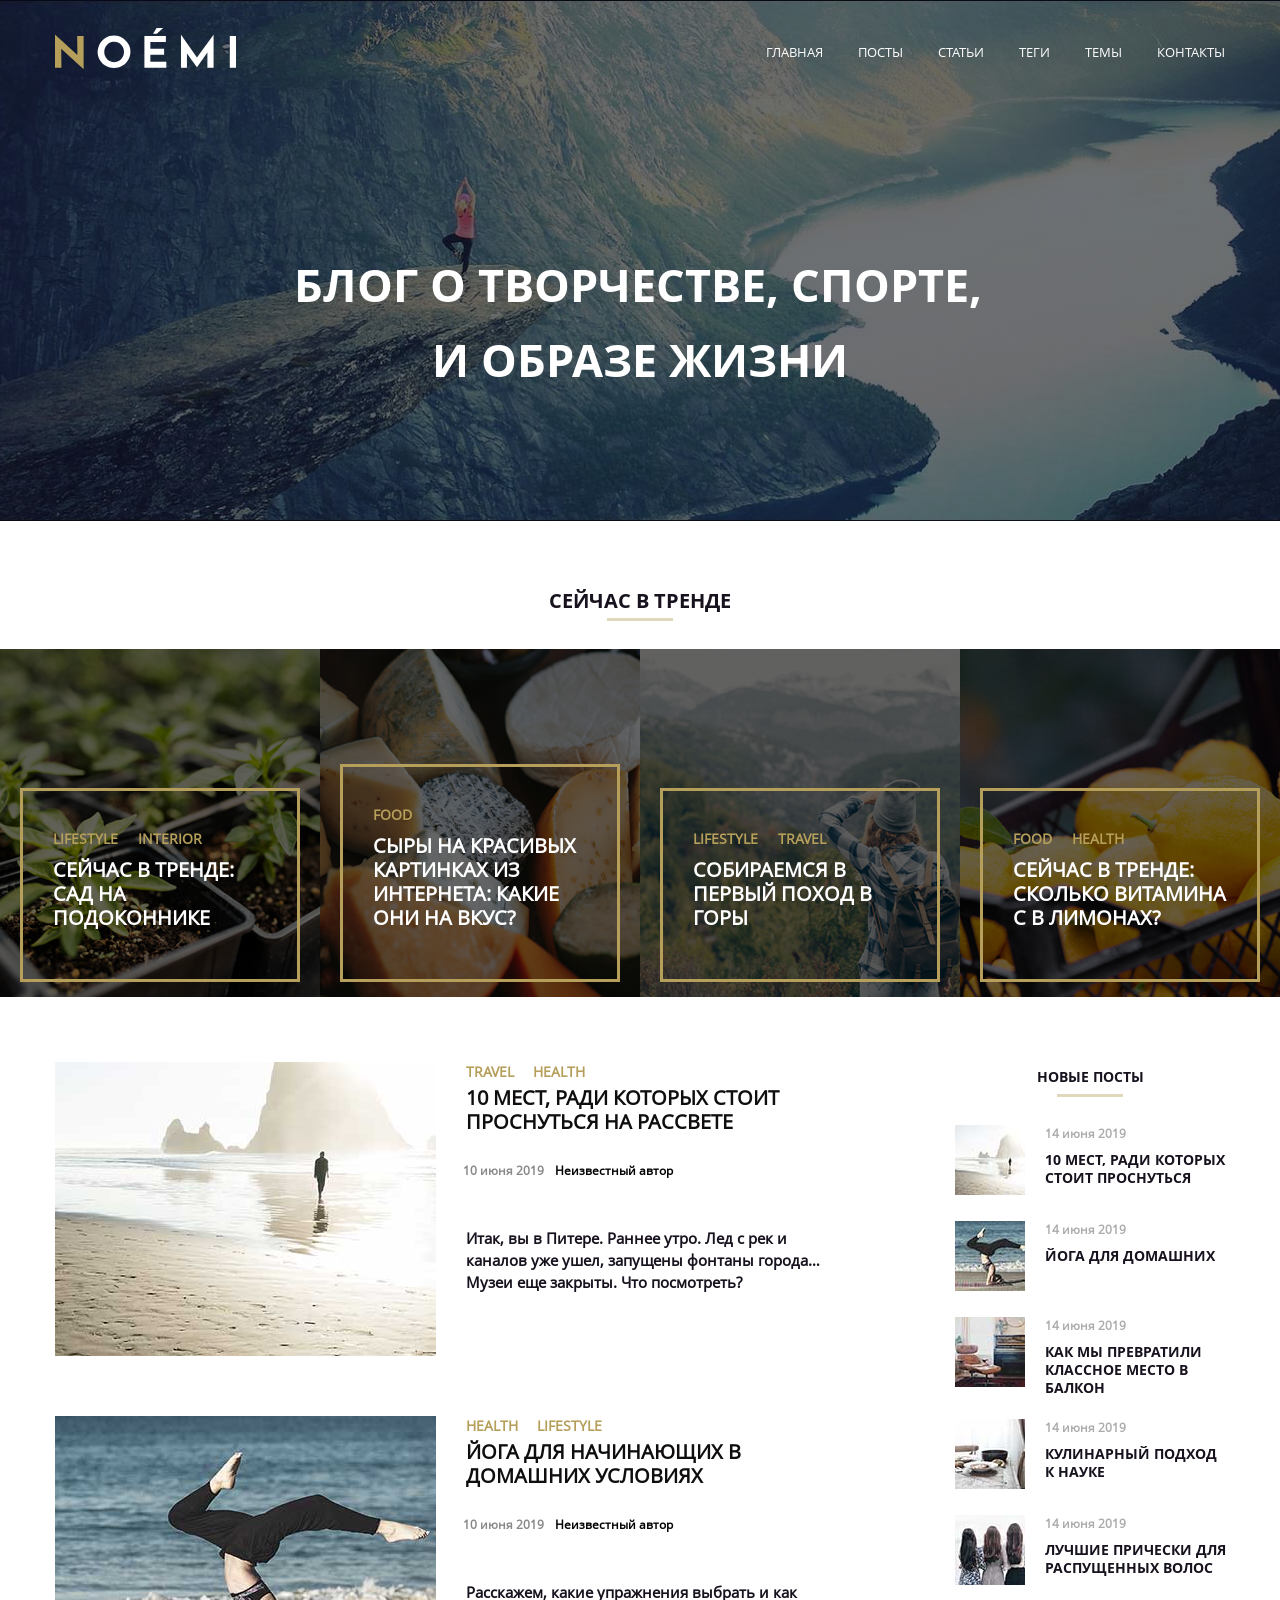
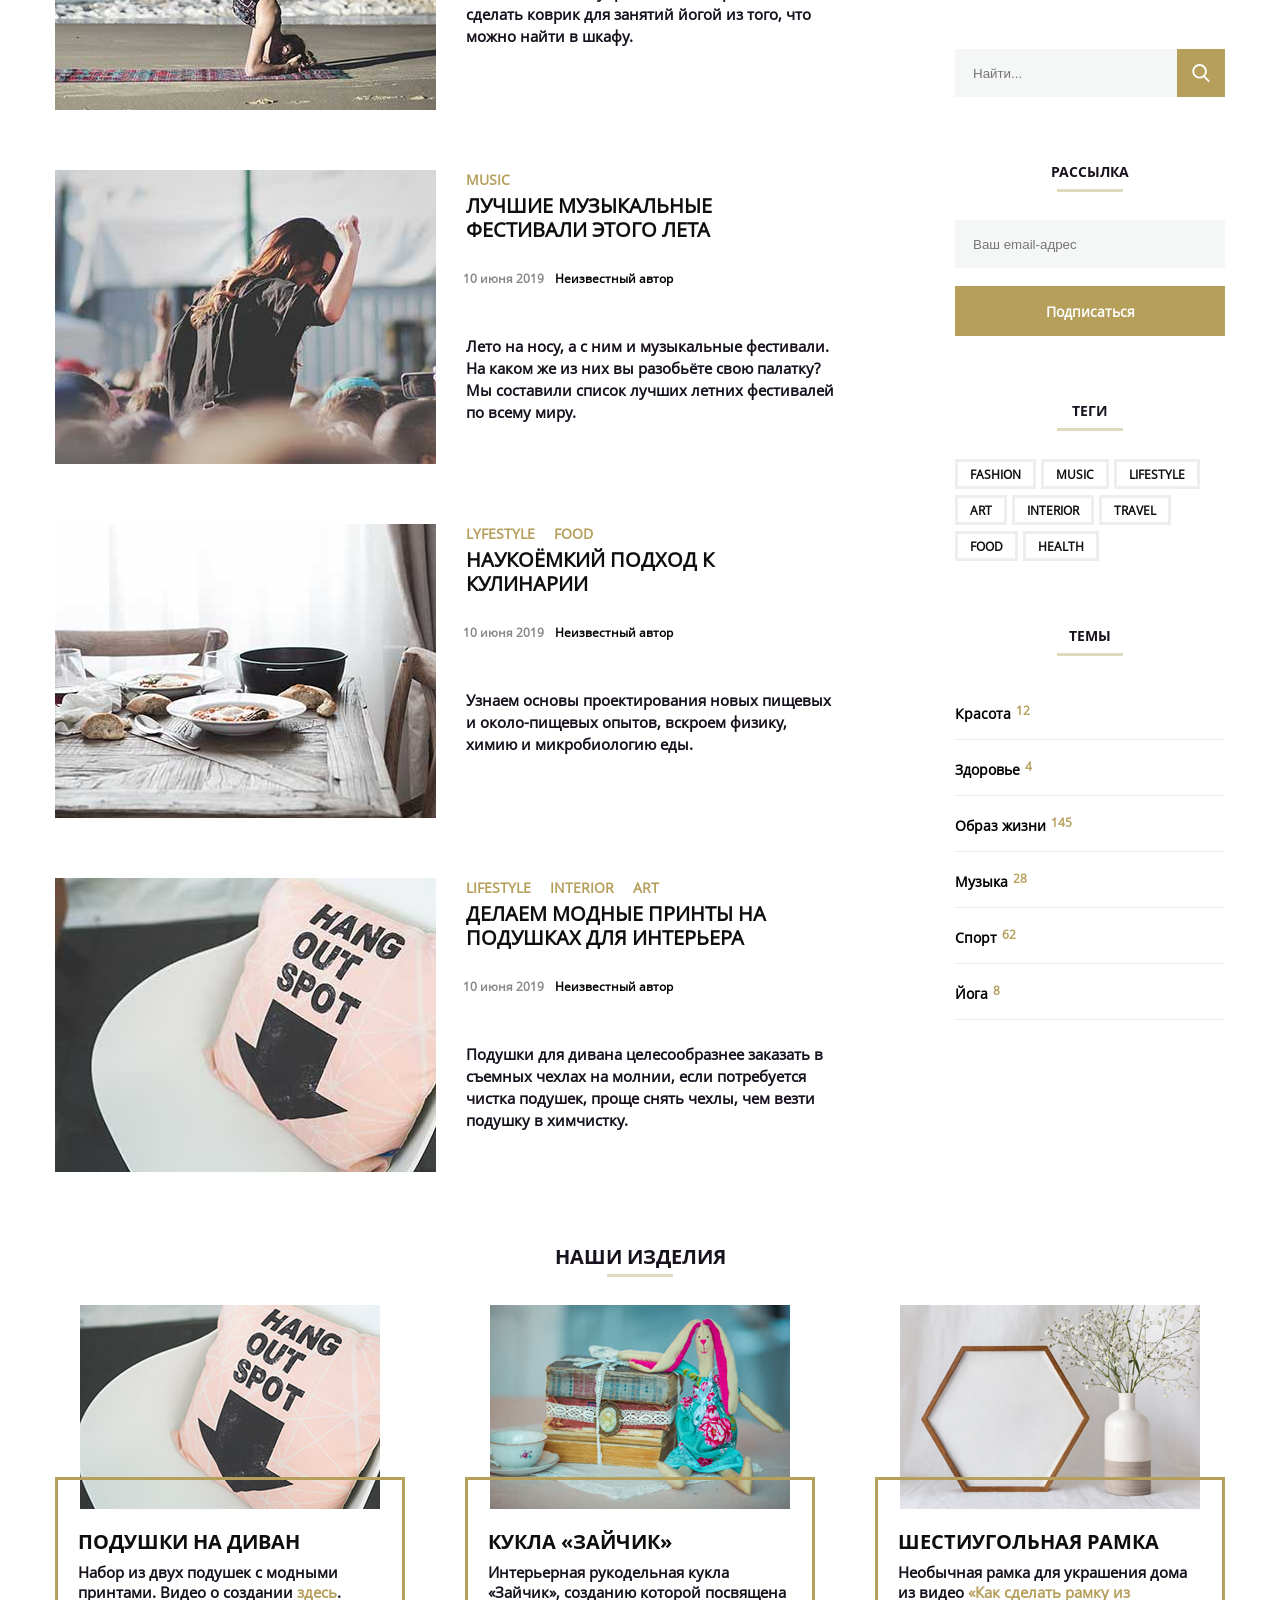
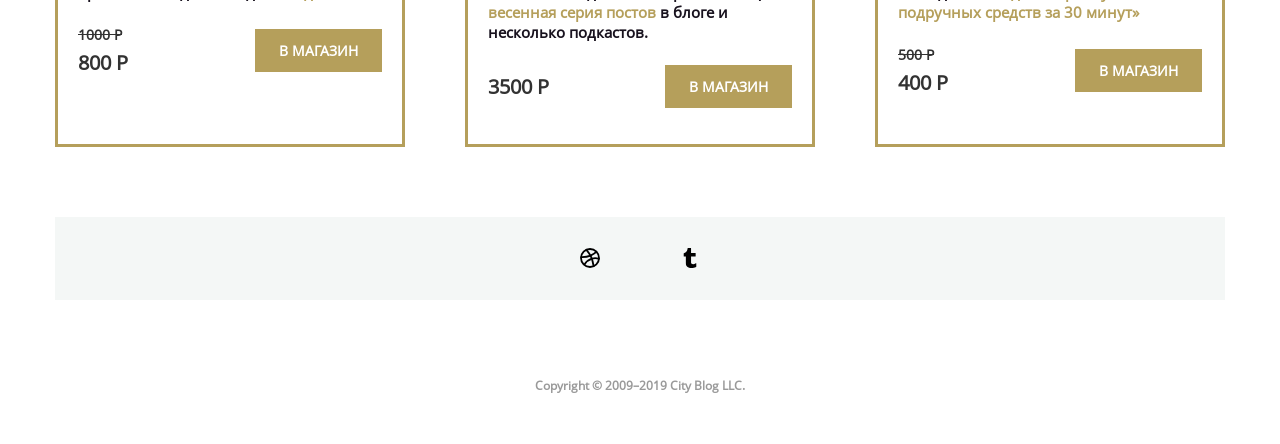
==== index.html @ f965de47 "adaptiv mobile1" ====
<!DOCTYPE html>
<html lang="ru">
<head>
    <meta charset="UTF-8">
    <meta name="viewport" content="width=device-width, initial-scale=1.0">
    <title>Noemi</title>
    <!-- CSS -->
    <link rel="stylesheet" href="./css/style.css">
</head>
<body>
    <div class="pop-up _hidden">
        <div class="pop-up__wrapper-form">
            <div class="pop-up-close"></div>
            <h2 class="now-trending__title pop-up__title">Ваш ФИДБЕк</h2>
            <form class="pop-up__form">
                <label class="pop-up__form_label">
                    <span>Как часто вы заходите на сайт?</span>
                    <select class="pop-up__form_select" placeholder="Почти каждый день">
                        <option>Почти каждый день</option>
                        <option>Раз в несколько дней</option>
                        <option>Раз в несколько недель</option>
                        <option>Несколько раз в год</option>
                    </select>
                </label>
                <div class="pop-up__form_label">
                    <span>Вы подписаны на e-mail рассылку?</span>
                    <div class="pop-up__form_label-wrapper-flex">
                        <label for="yes" class="pop-up__form_label-checkbox-wrapper">
                            <input type="checkbox" id="yes" class="pop-up__form_label-checkbox" required>
                            <span class="pop-up__form_label-checkbox-text">Да</span>
                        </label>
                        <label for="no" class="pop-up__form_label-checkbox-wrapper">
                            <input type="checkbox" id="no" class="pop-up__form_label-checkbox">
                        <span class="pop-up__form_label-checkbox-text">Нет</span>
                        </label>
                    </div>
                </div>
                <label class="pop-up__form_label">
                    <span>Расскажите, какой контент вы хотели бы видеть на нашем сайте?</span>
                    <textarea class="pop-up__form_label-textarea" placeholder="Может, больше рецептов?"></textarea>
                </label>
                <button class="pop-up__form_btn btn">Отправить    </button>
            </form>
        </div>
    </div>
    <header class="header">
        <div class="container">
            <div class="header-flex">
                <div class="header__logo-wrapper">
                    <a href="#">
                        <img src="./svg/noemi-logo.svg" alt="Logo" class="header__logo-img">
                    </a>
                </div>
                <nav class="header__menu">
                    <ul class="header__menu-list">
                        <li class="header__menu-item">
                            <a href="#" class="header__menu-link">
                                Главная
                            </a>
                        </li>
                        <li class="header__menu-item">
                            <a href="#" class="header__menu-link">
                                посты
                            </a>
                        </li>
                        <li class="header__menu-item">
                            <a href="#" class="header__menu-link">
                                статьи
                            </a>
                        </li>
                        <li class="header__menu-item">
                            <a href="#" class="header__menu-link">
                                Теги
                            </a>
                        </li>
                        <li class="header__menu-item">
                            <a href="#" class="header__menu-link">
                                темы
                            </a>
                        </li>
                        <li class="header__menu-item">
                            <a href="#" class="header__menu-link">
                                Контакты
                            </a>
                        </li>
                    </ul>
                </nav>
                <div class="bruger-menu-wrapper">
                    <div class="bruger-menu-line"></div>
                    <div class="bruger-menu-line"></div>
                    <div class="bruger-menu-line"></div>
                </div>
            </div>
            <div class="header__logo-mobile-wrapper">
                <a href="#">
                    <img src="./svg/noemi-logo.svg" alt="Logo" class="header__logo-img">
                </a>
            </div>
            <h1 class="main__title">
                Блог о творчестве, спорте, и образе жизни
            </h1>
        </div>
    </header>
    <section class="now-trending">
        <h2 class="now-trending__title">Сейчас в тренде</h2>
        <div class="now-trending__cards-wrapper">
            <div class="now-trending__card trend1">
                <div class="now-trending__card-offer-wrap">
                    <div class="now-trending__card-offer-tag-wrap">
                        <a href="#" class="now-trending__card-offer-tag tag">
                            Lifestyle
                        </a>
                        <a href="#" class="now-trending__card-offer-tag tag">
                            INTERIOR
                        </a>
                    </div>
                    <a href="#" class="now-trending__card-offer-title">
                        Сейчас в тренде: сад  на подоконнике
                    </a>
                </div>
            </div>
            
            <div class="now-trending__card trend2">
                <div class="now-trending__card-offer-wrap">
                    <div class="now-trending__card-offer-tag-wrap">
                        <a href="#" class="now-trending__card-offer-tag tag">
                            Food
                        </a>
                    </div>
                    <a href="#" class="now-trending__card-offer-title">
                        сыры на красивых  картинках из интернета: какие они на вкус?
                    </a>
                </div>
            </div>

            <div class="now-trending__card trend3">
                <div class="now-trending__card-offer-wrap">
                    <div class="now-trending__card-offer-tag-wrap">
                        <a href="#" class="now-trending__card-offer-tag tag">
                            Lifestyle
                        </a>
                        <a href="#" class="now-trending__card-offer-tag tag">
                            tRAVEL
                        </a>
                    </div>
                    <a href="#" class="now-trending__card-offer-title">
                        СОБИРАЕМСЯ В ПЕРВЫЙ ПОХОД В ГОРЫ
                    </a>
                </div>
            </div>

            <div class="now-trending__card trend4">
                <div class="now-trending__card-offer-wrap">
                    <div class="now-trending__card-offer-tag-wrap">
                        <a href="#" class="now-trending__card-offer-tag tag">
                            food
                        </a>
                        <a href="#" class="now-trending__card-offer-tag tag">
                            health
                        </a>
                    </div>
                    <a href="#" class="now-trending__card-offer-title">
                        Сейчас в тренде: сКОЛЬКО ВИТАМИНА c В ЛИМОНАХ?
                    </a>
                </div>
            </div>
        </div>
    </section>
    <div class="news-feed">
        <div class="container">
            <div class="news-feed-flex">
                <main class="news-feed__main-news-wrapper">
                    <article class="news-feed__main-news">
                        <figure class="news-feed__main-news_img-wrapper">
                            <img src="./img/last-post1.jpg" alt="Человек идет по пляжу, на фоне две скалы">
                        </figure>
                        <div class="news-feed__main-news_offer-wrapper">
                            <div class="news-feed__main-news_offer-tag-wrap">
                                <a href="#" class="news-feed__main-news_offer-tag tag">
                                    Travel
                                </a>
                                <a href="#" class="news-feed__main-news_offer-tag tag">
                                    Health
                                </a>
                            </div>
                            <a href="#" class="news-feed__main-news_offer-title">
                                10 мест, ради которых стоит
                                проснуться на рассвете
                            </a>
                            <div class="news-feed__main-news_offer-date-wrap">
                                <span class="news-feed__main-news_offer-date">
                                    10 июня 2019    
                                </span>
                                <span class="news-feed__main-news_offer-author">
                                    Неизвестный автор    
                                </span>
                            </div>
                            <p class="news-feed__main-news_offer-text">
                                Итак, вы в Питере. Раннее утро. Лед с рек и каналов уже ушел, запущены фонтаны города… Музеи еще закрыты. Что посмотреть?
                            </p>
                        </div>
                    </article>

                    <article class="news-feed__main-news">
                        <figure class="news-feed__main-news_img-wrapper">
                            <img src="./img/last-post2.jpg" alt="Девушка на пляже занимается йогой">
                        </figure>
                        <div class="news-feed__main-news_offer-wrapper">
                            <div class="news-feed__main-news_offer-tag-wrap ">
                                <a href="#" class="news-feed__main-news_offer-tag tag">
                                    health     
   
                                </a>
                                <a href="#" class="news-feed__main-news_offer-tag tag">
                                    lifestyle
                                </a>
                            </div>
                            <a href="#" class="news-feed__main-news_offer-title">
                                ЙОга для начинающих в домашних условиях
                            </a>
                            <div class="news-feed__main-news_offer-date-wrap">
                                <span class="news-feed__main-news_offer-date">
                                    10 июня 2019    
                                </span>
                                <span class="news-feed__main-news_offer-author">
                                    Неизвестный автор    
                                </span>
                            </div>
                            <p class="news-feed__main-news_offer-text">
                                Расскажем, какие упражнения выбрать и как сделать коврик для занятий йогой из того, что можно найти в шкафу.
                            </p>
                        </div>
                    </article>

                    <article class="news-feed__main-news">
                        <figure class="news-feed__main-news_img-wrapper">
                            <img src="./img/last-post3.jpg" alt="Девушка на тусе">
                        </figure>
                        <div class="news-feed__main-news_offer-wrapper">
                            <div class="news-feed__main-news_offer-tag-wrap">
                                <a href="#" class="news-feed__main-news_offer-tag tag">
                                    Music
                                </a>
                            </div>
                            <a href="#" class="news-feed__main-news_offer-title">
                                Лучшие музыкальные фестивали этого лета
                            </a>
                            <div class="news-feed__main-news_offer-date-wrap">
                                <span class="news-feed__main-news_offer-date">
                                    10 июня 2019    
                                </span>
                                <span class="news-feed__main-news_offer-author">
                                    Неизвестный автор    
                                </span>
                            </div>
                            <div class="news-feed__main-news_offer-text-wrap">
                                <p class="news-feed__main-news_offer-text">
                                    Лето на носу, а с ним и музыкальные фестивали. На каком же из них вы разобьёте свою палатку?
                                </p>
                                <p class="news-feed__main-news_offer-text">
                                    Мы составили список лучших летних фестивалей по всему миру.
                                </p>
                            </div>
                        </div>
                    </article>

                    <article class="news-feed__main-news">
                        <figure class="news-feed__main-news_img-wrapper">
                            <img src="./img/last-post4.jpg" alt="Обеденный стол">
                        </figure>
                        <div class="news-feed__main-news_offer-wrapper">
                            <div class="news-feed__main-news_offer-tag-wrap">
                                <a href="#" class="news-feed__main-news_offer-tag tag">
                                    LYFESTYLE
                                </a>
                                <a href="#" class="news-feed__main-news_offer-tag tag">
                                    FOOD
                                </a>
                            </div>
                            <a href="#" class="news-feed__main-news_offer-title">
                                Наукоёмкий подход к кулинарии
                            </a>
                            <div class="news-feed__main-news_offer-date-wrap">
                                <span class="news-feed__main-news_offer-date">
                                    10 июня 2019    
                                </span>
                                <span class="news-feed__main-news_offer-author">
                                    Неизвестный автор    
                                </span>
                            </div>
                            <p class="news-feed__main-news_offer-text">
                                Узнаем основы проектирования новых пищевых и около-пищевых опытов, вскроем физику, химию и микробиологию еды.
                            </p>
                        </div>
                    </article>

                    <article class="news-feed__main-news">
                        <figure class="news-feed__main-news_img-wrapper">
                            <img src="./img/last-post5.jpg" alt="Подушка на кресле с надписью 'Hang Out Spot'">
                        </figure>
                        <div class="news-feed__main-news_offer-wrapper">
                            <div class="news-feed__main-news_offer-tag-wrap">
                                <a href="#" class="news-feed__main-news_offer-tag tag">
                                    Lifestyle
                                </a>
                                <a href="#" class="news-feed__main-news_offer-tag tag">
                                    INTERIOR
                                </a>
                                <a href="#" class="news-feed__main-news_offer-tag tag">
                                    art
                                </a>
                            </div>
                            <a href="#" class="news-feed__main-news_offer-title">
                                делаем модные принты на подушках для интерьера 
                            </a>
                            <div class="news-feed__main-news_offer-date-wrap">
                                <span class="news-feed__main-news_offer-date">
                                    10 июня 2019    
                                </span>
                                <span class="news-feed__main-news_offer-author">
                                    Неизвестный автор    
                                </span>
                            </div>
                            <p class="news-feed__main-news_offer-text">
                                Подушки для дивана целесообразнее заказать в съемных чехлах на молнии, если потребуется чистка подушек, проще снять чехлы, чем везти подушку в химчистку.
                            </p>
                        </div>
                    </article>
                </main>
                <aside class="news-feed__info-post_wrapper">
                    <section class="news-feed__info-post_new-post-section-wrap">
                        <h3 class="news-feed__info-post_new-post-title">
                            Новые посты
                        </h3>
                        <article class="news-feed__info-post_new-post-wrapper">
                            <a href="#" class="news-feed__info-post_new-post">
                                <figure>
                                    <img src="./img/2.jpg" alt="Человек идет по пляжу, на фоне две скалы" class="news-feed__info-post_new-post-img">
                                </figure>
                                <div class="news-feed__info-post_new-post-offer">
                                    <span class="news-feed__info-post_new-post-offer-date">
                                        14 июня 2019
                                    </span>
                                    <h3 class="news-feed__info-post_new-post-offer-title">
                                        10 мест, ради которых
                                        стоит проснуться       
                                    </h3>
                                </div>
                            </a>

                            <a href="#" class="news-feed__info-post_new-post">
                                <figure>
                                    <img src="./img/151.jpg" alt="Девушка на пляже занимается йогой" class="news-feed__info-post_new-post-img">
                                </figure>
                                <div class="news-feed__info-post_new-post-offer">
                                    <span class="news-feed__info-post_new-post-offer-date">
                                        14 июня 2019
                                    </span>
                                    <h3 class="news-feed__info-post_new-post-offer-title">
                                        Йога для домашних
                                    </h3>
                                </div>
                            </a>

                            <a href="" class="news-feed__info-post_new-post">
                                <figure>
                                    <img src="./img/45.jpg" alt="Стул, ковер, пианино" class="news-feed__info-post_new-post-img">
                                </figure>
                                <div class="news-feed__info-post_new-post-offer">
                                    <span class="news-feed__info-post_new-post-offer-date">
                                        14 июня 2019
                                    </span>
                                    <h3 class="news-feed__info-post_new-post-offer-title">
                                        как мы превратили классное место в балкон
                                    </h3>
                                </div>
                            </a>

                            <a href="#" class="news-feed__info-post_new-post">
                                <figure>
                                    <img src="./img/501.jpg" alt="Обеденый стол" class="news-feed__info-post_new-post-img">
                                </figure>
                                <div class="news-feed__info-post_new-post-offer">
                                    <span class="news-feed__info-post_new-post-offer-date">
                                        14 июня 2019
                                    </span>
                                    <h3 class="news-feed__info-post_new-post-offer-title">
                                        Кулинарный подход к науке
                                    </h3>
                                </div>
                            </a>

                            <a href="#" class="news-feed__info-post_new-post">
                                <figure>
                                    <img src="./img/7.jpg" alt="Три девушки стоят спиной, с длиными волосами" class="news-feed__info-post_new-post-img">
                                </figure>
                                <div class="news-feed__info-post_new-post-offer">
                                    <span class="news-feed__info-post_new-post-offer-date">
                                        14 июня 2019
                                    </span>
                                    <h3 class="news-feed__info-post_new-post-offer-title">
                                        лучшие прически для распущенных волос
                                    </h3>
                                </div>
                            </a>
                        </article>
                        <form class="news-feed__info-post_new-post-form">
                            <input type="search" class="news-feed__info-post_new-post-input" placeholder="Найти...">
                              <span class="visually-hidden">найти</span>
                            <button class="news-feed__info-post_new-post-btn"></button>
                        </form>
                    </section>
                    <section class="news-feed__info-post_new-post-section-wrap">
                        <h3 class="news-feed__info-post_new-post-title">
                            Рассылка
                        </h3>
                        <form class="news-feed__info-post_mailing-form">
                            <label>
                                <input type="email" class="news-feed__info-post_mailing-input" name="query" placeholder="Ваш email-адрес" required>
                              <span class="visually-hidden">найти</span>
                            </label>
                            <button type="submit" class="news-feed__info-post_mailing-btn btn">
                                Подписаться
                              <span class="visually-hidden">подписаться</span>
                            </button>
                        </form>
                    </section>
                    <section class="news-feed__info-post_new-post-section-wrap">
                        <h3 class="news-feed__info-post_new-post-title">
                            теги
                        </h3>
                        <ul class="news-feed__info-post_tag-wrapper">
                            <li>
                                <a href="#" class="news-feed__info-post_tag tag">
                                    Fashion
                                </a>
                            </li>
                            <li>
                                <a href="#" class="news-feed__info-post_tag tag">
                                    MuSiC
                                </a>
                            </li>
                            <li>
                                <a href="#" class="news-feed__info-post_tag tag">
                                    lifestyle
                                </a>
                            </li>
                            <li>
                                <a href="#" class="news-feed__info-post_tag tag">
                                    art
                                </a>
                            </li>
                            <li>
                                <a href="#" class="news-feed__info-post_tag tag">
                                    INTERIOR
                                </a>
                            </li>
                            <li>
                                <a href="#" class="news-feed__info-post_tag tag">
                                    travel
                                </a>
                            </li>
                            <li>
                                <a href="#" class="news-feed__info-post_tag tag">
                                    food
                                </a>
                            </li>
                            <li>
                                <a href="#" class="news-feed__info-post_tag tag">
                                    Health
                                </a>
                            </li>
                        </ul>
                    </section>
                    <section class="news-feed__info-post_new-post-section-wrap">
                        <h3 class="news-feed__info-post_new-post-title">
                            темы
                        </h3>
                        <ul class="news-feed__info-post_theme-list">
                            <li class="news-feed__info-post_theme-item">
                                <a href="#" class="news-feed__info-post_theme-link">
                                    Красота
                                    <span class="news-feed__info-post_theme-number">
                                        12
                                    </span>
                                </a>
                            </li>
                            <li class="news-feed__info-post_theme-item">
                                <a href="#" class="news-feed__info-post_theme-link">
                                    Здоровье
                                    <span class="news-feed__info-post_theme-number">
                                        4
                                    </span>
                                </a>
                            </li>
                            <li class="news-feed__info-post_theme-item">
                                <a href="#" class="news-feed__info-post_theme-link">
                                    Образ жизни
                                    <span class="news-feed__info-post_theme-number">
                                        145
                                    </span>
                                </a>
                            </li>
                            <li class="news-feed__info-post_theme-item">
                                <a href="#" class="news-feed__info-post_theme-link">
                                    Музыка
                                    <span class="news-feed__info-post_theme-number">
                                        28
                                    </span>
                                </a>
                            </li>
                            <li class="news-feed__info-post_theme-item">
                                <a href="#" class="news-feed__info-post_theme-link">
                                    Спорт
                                    <span class="news-feed__info-post_theme-number">
                                        62
                                    </span>
                                </a>
                            </li>
                            <li class="news-feed__info-post_theme-item">
                                <a href="#" class="news-feed__info-post_theme-link">
                                    Йога
                                    <span class="news-feed__info-post_theme-number">
                                        8
                                    </span>
                                </a>
                            </li>
                        </ul>
                    </section>
                </aside>
            </div>
        </div>
    </div>
    <section class="our-products">
        <div class="container">
            <h2 class="now-trending__title">Наши изделия</h2>
            <div class="our-products__cards-wrapper">
                <div class="our-products__card">
                    <picture class="our-products__card-img">
                        <source 
                            srcset="./img/shop-item-desk1.jpg"
                            media="(min-width: 1201px)">
                        <source 
                            srcset="./img/shop-item-tablet1.jpg"
                            media="(min-width: 741px)">
                        <source 
                            srcset="./img/shop-item-mobile1.jpg"
                            media="(min-width: 0px)">
                        <img src="./img/shop-item-desk1.jpg" alt="">
                    </picture>
                    <div class="our-products__card-offer">
                        <h2 class="our-products__card_title">
                            Подушки на диван
                        </h2>
                        <p class="our-products__card_text">
                            Набор из двух подушек с модными принтами. Видео о создании <a href="#" class="our-products__card_text-link">здесь</a>.
                        </p>
                        <div class="our-products__card_price-btn">
                            <div class="our-products__card_price-wrap">
                                <span class="our-products__card_price">
                                    1000 Р
                                </span>
                                <span class="our-products__card_price-discount">
                                    800 Р
                                </span>
                            </div>
                            <a href="#" class="our-products__card_btn btn">
                                В магазин    
                            </a>
                        </div>
                    </div>
                </div>

                <div class="our-products__card">
                    <picture class="our-products__card-img">
                        <source 
                            srcset="./img/shop-item-desk2.jpg"
                            media="(min-width: 1201px)">
                        <source 
                            srcset="./img/shop-item-tablet2.jpg"
                            media="(min-width: 741px)">
                        <source 
                            srcset="./img/shop-item-mobile2.jpg"
                            media="(min-width: 0px)">
                        <img src="./img/shop-item-desk2.jpg" alt="">
                    </picture>
                    <div class="our-products__card-offer">
                        <h2 class="our-products__card_title">
                            Кукла «Зайчик»
                        </h2>
                        <p class="our-products__card_text">
                            Интерьерная рукодельная кукла «Зайчик», созданию которой посвящена <a href="#" class="our-products__card_text-link">весенная серия постов</a> в блоге и несколько подкастов.
                        </p>
                        <div class="our-products__card_price-btn">
                            <div class="our-products__card_price-wrap">
                                <span class="our-products__card_price-discount">
                                    3500 Р
                                </span>
                            </div>
                            <a href="#" class="our-products__card_btn btn">
                                В магазин    
                            </a>
                        </div>
                    </div>
                </div>

                <div class="our-products__card">
                    <picture class="our-products__card-img">
                        <source 
                            srcset="./img/shop-item-desk3.jpg"
                            media="(min-width: 1201px)">
                        <source 
                            srcset="./img/shop-item-tablet3.jpg"
                            media="(min-width: 741px)">
                        <source 
                            srcset="./img/shop-item-mobile3.jpg"
                            media="(min-width: 0px)">
                        <img src="./img/shop-item-desk3.jpg" alt="">
                    </picture>
                    <div class="our-products__card-offer">
                        <h2 class="our-products__card_title">
                            Шестиугольная рамка
                        </h2>
                        <p class="our-products__card_text">
                            Необычная рамка для украшения дома из видео <a href="#" class="our-products__card_text-link">«Как сделать рамку из подручных средств за 30 минут»</a>
                        </p>
                        <div class="our-products__card_price-btn">
                            <div class="our-products__card_price-wrap">
                                <span class="our-products__card_price">
                                    500 Р
                                </span>
                                <span class="our-products__card_price-discount">
                                    400 Р
                                </span>
                            </div>
                            <a href="#" class="our-products__card_btn btn">
                                В магазин    
                            </a>
                        </div>
                    </div>
                </div>
            </div>
        </div>
    </section>
    <footer class="footer">
        <div class="container">
            <adress class="footer__icon-link-wrapper">
              <ul>
                <li><a href="#" class="footer__icon-link001" rel="nofollow noopener noreferrer" target="_blank"></a></li>
                <li><a href="#" class="footer__icon-link002" rel="nofollow noopener noreferrer" target="_blank"></a></li>
                <li><a href="#" class="footer__icon-link003" rel="nofollow noopener noreferrer" target="_blank"></a></li>
              </ul>
            </adress>
            <div class="footer__link-wrap">
                <a href="" class="footer__link">Copyright © 2009–2019 City Blog LLC.
                </a></div>
        </div>
    </footer>
</body>
</html>
---- css/style.css ----
@font-face {
    font-family: 'Open Sans Regular';
    src: url('../fonts/OpenSans-Regular.woff') format('woff'),
        url('../fonts/OpenSans-Regular.ttf')  format('truetype'),
        url('../fonts/OpenSans-Regular.woff2') format('woff2');
    font-weight: 400;
}
@font-face {
    font-family: 'Open Sans Bold';
    src: url('../fonts/OpenSans-Bold.woff') format('woff'),
        url('../fonts/OpenSans-Bold.ttf')  format('truetype'),
        url('../fonts/OpenSans-Bold.woff2') format('woff2');
    font-weight: 700;
}
* {
    margin: 0;
    padding: 0;
    
    transition: all 0.5s ease 0s;
}
body {
    position: relative;
    
    box-sizing: border-box;
    
    font-family: 'Open Sans Regular', sans-serif;
    font-size: 15px;
    font-style: normal;
    font-weight: 400;

    color: #323232;
    background: #ffffff;

}
.container {
	width: 1170px;
	margin: 0 auto;
  padding: 0 15px;
}
button,
button:hover,
button:focus {
	font-family: inherit;
	outline: none;
	border: none;
    cursor: pointer;
}
ul, li {
    list-style-type: none;
}
h1, h2, h3, h4, h5, h6 {
  font-family: "Open Sans Bold", sans-serif;
	color: #18121E;
  font-weight: 700;
}
p {
	color: #18121E;
}
a {
	text-decoration: none;
}
.btn {
    padding: 12px 24px;

    font-size: 14px;
    font-style: normal;
    font-weight: 700;

    color: #ffffff;
    background: #b59f5b;
}
.btn:hover {
    background: #323232;
}
.visually-hidden {
  position: absolute;
  width: 1px;
  height: 1px;
  margin: -1px;
  padding: 0;
  border: 0;
  clip: rect(0 0 0 0);
  overflow: hidden;
}
/* Pop-Up */
._hidden {
    visibility: hidden;
    display: none;
}
.pop-up {
    position: absolute;
    background-color: rgba(0,0,0,0.6);
    width: 100%;
    height: 100%;
    display: flex;
    justify-content: center;
    align-items: center;
    z-index: 10;
}
.pop-up__wrapper-form {
    position: fixed;
    top: 50%;
    left: 50%;
    transform: translate(-50%, -50%);
    background-color: #fff;
    padding: 55px 30px;
    width: 390px;
}
.pop-up__wrapper-form::before {
    content: "";
    position: absolute;
    top: -28px;
    right: 0;
    background-image: url("../svg/form-x.svg");
    background-repeat: no-repeat;
    width: 18px;
    height: 18px;
    cursor: pointer;
}
.pop-up__form_label {
    display: flex;
    flex-direction: column;
    gap: 10px;
    margin-bottom: 30px;
}
.pop-up__form_label:last-child {
    margin-bottom: 0;
}
.pop-up__form_label span {
    font-size: 13px;
    color: #000;
}
.pop-up__form_select {
    color: rgba(0,0,0,0.6);
    background-color: rgba(244, 247, 246, 1);
    padding: 18px 14px 18px 18px;
    border: 2px solid transparent;

    appearance: none;
    -webkit-appearance: none;
    -moz-appearance: none;
    background-image: url("../svg/form-arrows.svg");
    background-repeat: no-repeat;
    background-size: 9px 17px;
    background-position: center right 14px;
}
.pop-up__form_select:focus {
    transition: all 0s ease;
    outline: 2px solid #b59f5b;
}
.pop-up__form_label-checkbox-wrapper {
    display: flex;
    align-items: center;
    gap: 3px;
}
.pop-up__form_label-wrapper-flex {
    display: flex;
    align-items: center;
    gap: 15px;
}
.pop-up__form_label-checkbox {
    display: none;
}
.pop-up__form_label-checkbox-text::before {
    content: "";
    display: inline-block;
    vertical-align: middle;
    margin-right: 3px;
    
    width: 20px;
    height: 20px;
    
    background-image: url("../svg/form-empty-circle.svg");
    background-repeat: no-repeat;
    background-position: center center;
    background-size: 20px;
}
.pop-up__form_label-checkbox:checked + .pop-up__form_label-checkbox-text::before {
    background-image: url("../svg/form-circle.svg");
  }
.pop-up__form_label-textarea {
    font-family: "Open Sans Regular";
    min-height: 130px;
    width: 90%;
    max-width: 354px;
    color: rgba(0,0,0,0.6);
    background-color: rgba(244, 247, 246, 1);
    padding: 18px 14px 18px 18px;
    border: 2px solid transparent;
}
.pop-up__form_label-textarea:focus {
    transition: all 0s ease;
    outline: 2px solid #b59f5b;
}
.pop-up__form_btn {
    width: 100%;
}
/* Header */
.bruger-menu-wrapper {
    display: none;
}
.bruger-menu-line {
    border: 2px solid #fff;
    width: 24px;
}
.header {
    background: linear-gradient(90deg, rgba(10,12,25,0.6) 0%, rgba(10,16,30,0.6) 100%), url("../img/banner-bg.jpg");
    background-repeat: no-repeat;
    background-size: cover;
    background-position: center top;
    padding-top: 28px;
}
.header__logo-mobile-wrapper {
    display: none;
}
.header-flex {
    display: flex;
    align-items: center;
    justify-content: space-between;
}
.header__logo-img {
  width: 100%;
  height: 41px;
}
.header__menu-list {
    display: flex;
    align-items: center;
    gap: 35px;
}
.header__menu-link {
    color: #ffffff;
    text-transform: uppercase;
    font-size: 13px;
}
a.header__menu-link:hover {
    border-bottom: 1px solid #ffffff;
    padding-bottom: 2px;
    transition: all 0s ease;
}
/* Now Trending */
.now-trending {
    margin: 65px 0;
}
.now-trending__title {
    text-transform: uppercase;
    font-size: 20px;
    line-height: 29px;
    width: 100%;
    text-align: center;
    margin-bottom: 28px;
}
.now-trending__title::after {
    content: "";
    display: block;
    margin: 0 auto;
    width: 66px;
    height: 3px;
    border-bottom: 3px solid #e1d9bd;
}
.now-trending__cards-wrapper {
    display: flex;
    align-items: center;
    justify-content: space-between;
}
.trend1 {
    background-image: linear-gradient( transparent, rgba(0,0,0,0.6) 0), url(../img/trend1.jpg);
}
.trend2 {
    background-image: linear-gradient( transparent, rgba(0,0,0,0.6) 0), url(../img/trend2.jpg);
}
.trend3 {
    background-image: linear-gradient( transparent, rgba(0,0,0,0.6) 0), url(../img/trend3.jpg);
}
.trend4 {
    background-image: linear-gradient( transparent, rgba(0,0,0,0.6) 0), url(../img/trend4.jpg);
}
.now-trending__card {
    display: flex;
    align-items: flex-end;
    background-repeat: no-repeat;
    background-size: cover;
    padding: 0 20px 15px;
    width: 450px;
    height: 348px;
    box-sizing: border-box;
}
.now-trending__card-offer-wrap {
    border: 3px solid #b59f5b;
    padding: 38px 30px 30px;
}
.now-trending__card-offer-tag-wrap {
    display: flex;
    align-items: center;
    gap: 20px;
}
.now-trending__card-offer-title {
    display: block;
    margin-top: 10px;
    margin-bottom: 19px;
    text-transform: uppercase;
    font-size: 20px;
    line-height: 24px;
    font-weight: 700;
    color: #ffffff;
}
.now-trending__card-offer-title:hover {
    color: #b59f5b;
}
/* Main */
.main__title {
    width: 700px;
    padding: 174px 0 124px;
    font-size: 45px;
    line-height: 75px;
    text-align: center;
    margin: 0 auto;
    color: #ffffff;
    text-transform: uppercase;
    text-indent: -4px;
}
/* News Feed */  
.news-feed-flex {
    display: flex;
    justify-content: space-between;
}
.news-feed__main-news-wrapper {
    display: flex;
    flex-direction: column;
    align-items: start;
    gap: 60px;
}
.news-feed__main-news {
    display: flex;
    align-items: flex-start;
    gap: 30px;
    width: 780px;
}
.news-feed__main-news_img-wrapper {
    width: 381px;
    height: 294px;
}
.news-feed__main-news_offer-wrapper {
    width: 383px;
}
.news-feed__main-news_offer-tag-wrap {
    display: flex;
    align-items: center;
    gap: 19px;
    margin-bottom: 5px;
}
.tag {
    text-transform: uppercase;
    font-size: 14px;
    color: #b59f5b;
    font-weight: 700;
}
.tag:hover {
    text-decoration: underline;
}
.news-feed__main-news_offer-title {
    margin-top: 14px;
    margin-bottom: 19px;
    text-transform: uppercase;
    font-size: 20px;
    line-height: 24px;
    font-weight: 700;
    color: #0f0d0e;
}
.news-feed__main-news_offer-title:hover {
    color: #b59f5b;
}
.news-feed__main-news_offer-date-wrap {
    display: flex;
    align-items: center;
    gap: 14px;
    margin-top: 28px;
    margin-bottom: 48px;
      text-indent: -3px;
}
.news-feed__main-news_offer-date, .news-feed__main-news_offer-author {
    font-size: 12px;
    color: #888888;
    font-weight: 700;
}
.news-feed__main-news_offer-author {
    color: #000;
}
.news-feed__main-news_offer-text {
    font-size: 15px;
    line-height: 22px;
    font-weight: 700;
}
.news-feed__main-news_offer-text-wrap:first-child {
    margin-bottom: 15px;
}

.news-feed__info-post_wrapper {
    display: flex;
    flex-direction: column;
    align-items: center;
    row-gap: 60px;
    width: 270px;
}
.news-feed__info-post_new-post-section-wrap {
    display: flex;
    flex-direction: column;
    width: 100%;
}
.news-feed__info-post_new-post-title {
    text-transform: uppercase;
    font-size: 14px;
    line-height: 29px;
    width: 100%;
    text-align: center;
    margin-bottom: 28px;
}
.news-feed__info-post_new-post-title::after {
    content: "";
    display: block;
    margin: 0 auto;
    width: 66px;
    height: 3px;
    border-bottom: 3px solid #e1d9bd;
}
.news-feed__info-post_new-post-wrapper {
    display: flex;
    flex-direction: column;
    gap: 22px;
    width: 272px;
}
.news-feed__info-post_new-post {
    display: flex;
    align-items: start;
    gap: 20px;
}
.news-feed__info-post_new-post-img {
    width: 70px;
    height: 70px;
}
.news-feed__info-post_new-post-offer {
    display: flex;
    flex-direction: column;
}
.news-feed__info-post_new-post-offer-date {
    font-size: 12px;
    font-weight: 700;
    margin-bottom: 9px;
    color: #acacac;
}
.news-feed__info-post_new-post-offer-title {
    text-transform: uppercase;
    font-size: 14px;
    line-height: 18px;
}
.news-feed__info-post_new-post:hover .news-feed__info-post_new-post-offer-title {
    color: #b59f5b;
}
.news-feed__info-post_new-post-form {
    display: flex;
    align-items: center;
    width: 100%;
    margin-top: 60px;
}
.news-feed__info-post_new-post-input {
    width: 223px;
    height: 48px;
    padding: 18px 0 18px 18px;
    border: none;
    background: #f4f7f6;
}
.news-feed__info-post_new-post-btn {
    background-color: #b59f5b;
    background-image: url("../svg/search.svg");
    background-repeat: no-repeat;
    background-size: 18px 18px;
    background-position: center;
    width: 48px;
    height: 48px;
}
.news-feed__info-post_new-post-btn:hover {
    background-color: #323232;
}
.news-feed__info-post_mailing-input {
    width: 100%;
    height: 48px;
    padding: 18px 0 18px 18px;
    border: none;
    background: #f4f7f6;
    box-sizing: border-box;
    margin-bottom: 18px;
}
.news-feed__info-post_mailing-btn {
    width: 100%;
    height: 50px;
}

.news-feed__info-post_tag-wrapper {
    display: flex;
    flex-wrap: wrap;
    gap: 6px 5px;
}
.news-feed__info-post_tag {
    border: 3px solid #eeeeee;
    padding: 0 12px;
    color: #0f0d0e;
    text-transform: uppercase;
    font-size: 12px;
    font-weight: 700;
    height: 30px;
    box-sizing: border-box;
    display: flex;
    align-items: center;
    justify-content: center;
}
.news-feed__info-post_tag:hover {
    border: 3px solid #b59f5b;
}
.news-feed__info-post_theme-list {
    display: flex;
    flex-direction: column;
}
.news-feed__info-post_theme-item {
    width: 100%;
    padding: 19px 0 16px;
    border-bottom: 1px solid #eeeeee;
}
.news-feed__info-post_theme-link {
    position: relative;
    font-size: 14px;
    font-weight: 700;
    color: #000;
}
.news-feed__info-post_theme-link:hover {
    color: #b59f5b;
}
.news-feed__info-post_theme-number {
    position: absolute;
    top: -2px;
    padding-left: 5px;
    font-size: 12px;
    color: #b59f5b;
}

/* Our products */
.our-products {
    margin: 70px 0;
}
.our-products__cards-wrapper {
    display: flex;
    align-items: start;
    justify-content: space-between;
}
.our-products__card {
    position: relative;
    font-weight: 700;
    width: 350px;
    z-index: 5;
    display: flex;
    justify-content: center;
    margin-top: 172px;
    width: 350px;
    height: 270px;
}
.our-products__card-offer {
    z-index: 5;
    padding: 50px 20px 70px;
    border: 3px solid #b59f5b;
}
.our-products__card-img {
    position: absolute;
    top: -172px;
    z-index: 1;
}
.our-products__card_title {
    margin-bottom: 8px;
    text-transform: uppercase;
    font-size: 20px;
    line-height: 24px;
    font-weight: 700;
    color: #0f0d0e;
}
.our-products__card_text {
    font-size: 15px;
}
.our-products__card_text-link {
    color: #b59f5b;
    font-weight: 700;
}
.our-products__card_text-link:hover {
    text-decoration: underline;
}
.our-products__card_price-btn {
    margin-top: 23px;
    display: flex;
    align-items: center;
    justify-content: space-between;
}
.our-products__card_price-wrap {
    display: flex;
    flex-direction: column;
    gap: 5px;
}
.our-products__card_price {
    text-decoration: line-through;
    font-size: 14px;
}
.our-products__card_price-discount {
    font-size: 20px;
}
.our-products__card_btn {

    text-transform: uppercase;
}
/* Footer */
footer {
    padding-bottom: 50px;
}
.footer__icon-link001,
.footer__icon-link002,
.footer__icon-link003 {
    display: block;
    background-repeat: no-repeat;
    background-size: cover;
    background-position: center center;
    width: 20px;
    height: 20px;
}
.footer__icon-link001 {
    display: block;
    background-image: url("../svg/001-dribbble.svg");
}
.footer__icon-link002 {
    background-image: url("../svg/002-pinterest.svg");
}
.footer__icon-link003 {
    background-image: url("../svg/003-tumblr.svg");
}
.footer__icon-link-wrapper ul {
    display: flex;
    justify-content: center;
    align-items: center;
    gap: 30px;
    background-color: #f4f7f6;
    padding: 31px 0 32px;
}
.footer__link-wrap {
    text-align: center;
    padding-top: 74px;
}
.footer__link {
    color: #999999;
    font-size: 12px;
    font-weight: 700;
}

@media (max-width: 1200px) {
    .container {
        max-width: 670px;
    }
    .header {
        background: linear-gradient(90deg, rgba(10,12,25,0.6) 0%, rgba(10,16,30,0.6) 100%), url(../img/banner-bg-tablet.jpg);
        background-repeat: no-repeat;
        background-size: cover;
        background-position: center top;
    }
    .bruger-menu-wrapper {
        display: flex;
        flex-direction: column;
        gap: 4px;
    }
    .header__menu {
        display: none;
    }
    .now-trending__cards-wrapper {
        display: flex;
        align-items: center;
        flex-wrap: wrap;
        justify-content: center;
        gap: 5px;
    }
    .trend1, .trend2, .trend3, .trend4 {
        height: 250px;
        width: 49%;
        background-position: center bottom;
    }
    .news-feed__main-news {
        display: flex;
        flex-direction: column;
        width: 100%;
    }
    .news-feed__main-news::after {
        content: "";
        border: 3px solid #eeeeee;
        width: 100%;
    }
    .main__title {
        font-size: 40px;
    }
    .now-trending__title {
        font-size: 18px;
    }
    .now-trending__card-offer-title, 
    .news-feed__main-news_offer-title,
    .our-products__card_title {
        font-size: 17px;
    }
    .our-products__cards-wrapper {
        flex-wrap: wrap;
        justify-content: normal;
        gap: 24px;
    }
    .our-products__card {
        width: 48%;
        margin-top: 194px;
    }
    .our-products__card-img {
        top: -194px;
    }
}
@media (max-width: 741px) {
    .container {
        width: 90%;
    }
    .header {
        background: linear-gradient(90deg, rgba(10,12,25,0.6) 0%, rgba(10,16,30,0.6) 100%), url(../img/banner-mobile.jpg);
        background-repeat: no-repeat;
        background-size: cover;
        background-position: center top;
    }
    .header-flex {
        justify-content: flex-end;
    }
    .header__logo-wrapper {
        display: none;
    }
    .header__logo-mobile-wrapper {
        display: block;
        padding-top: 170px;
    }
    .main__title {
        padding: 40px 0 215px;
        font-size: 26px;
        width: 90%;
        line-height: 36px;
    }
    .header__logo-img {
        height: 61px;
    }
    .news-feed-flex {
        display: flex;
        flex-direction: column;
        align-items: center;
        gap: 43px;
    }
    .our-products__cards-wrapper {
        align-items: center;
        flex-direction: column;
    }
    .trend1, .trend2, .trend3, .trend4  {
        width: 90%;
        background-position: center;
    }
    .now-trending__card {
        justify-content: center;
    }
    .our-products__card {
        max-width: 350px;
        width: 90%;
        margin-top: 254px;
    }
    .our-products__card-img {
        top: -254px;
    }
    .news-feed__main-news_offer-wrapper {
        width: 90%;
    }
    .news-feed__main-news-wrapper {
        width: 100%;
    }
    .news-feed__main-news_img-wrapper {
        width: auto;
        height: auto;
    }
    .news-feed__main-news_img-wrapper img {
        width: 100%;
    }
    .pop-up__wrapper-form {
        max-width: 90%;
        box-sizing: border-box;
    }
    .pop-up__form_label-textarea {
        max-width: 90%;
        min-height: 30px;
    }
}
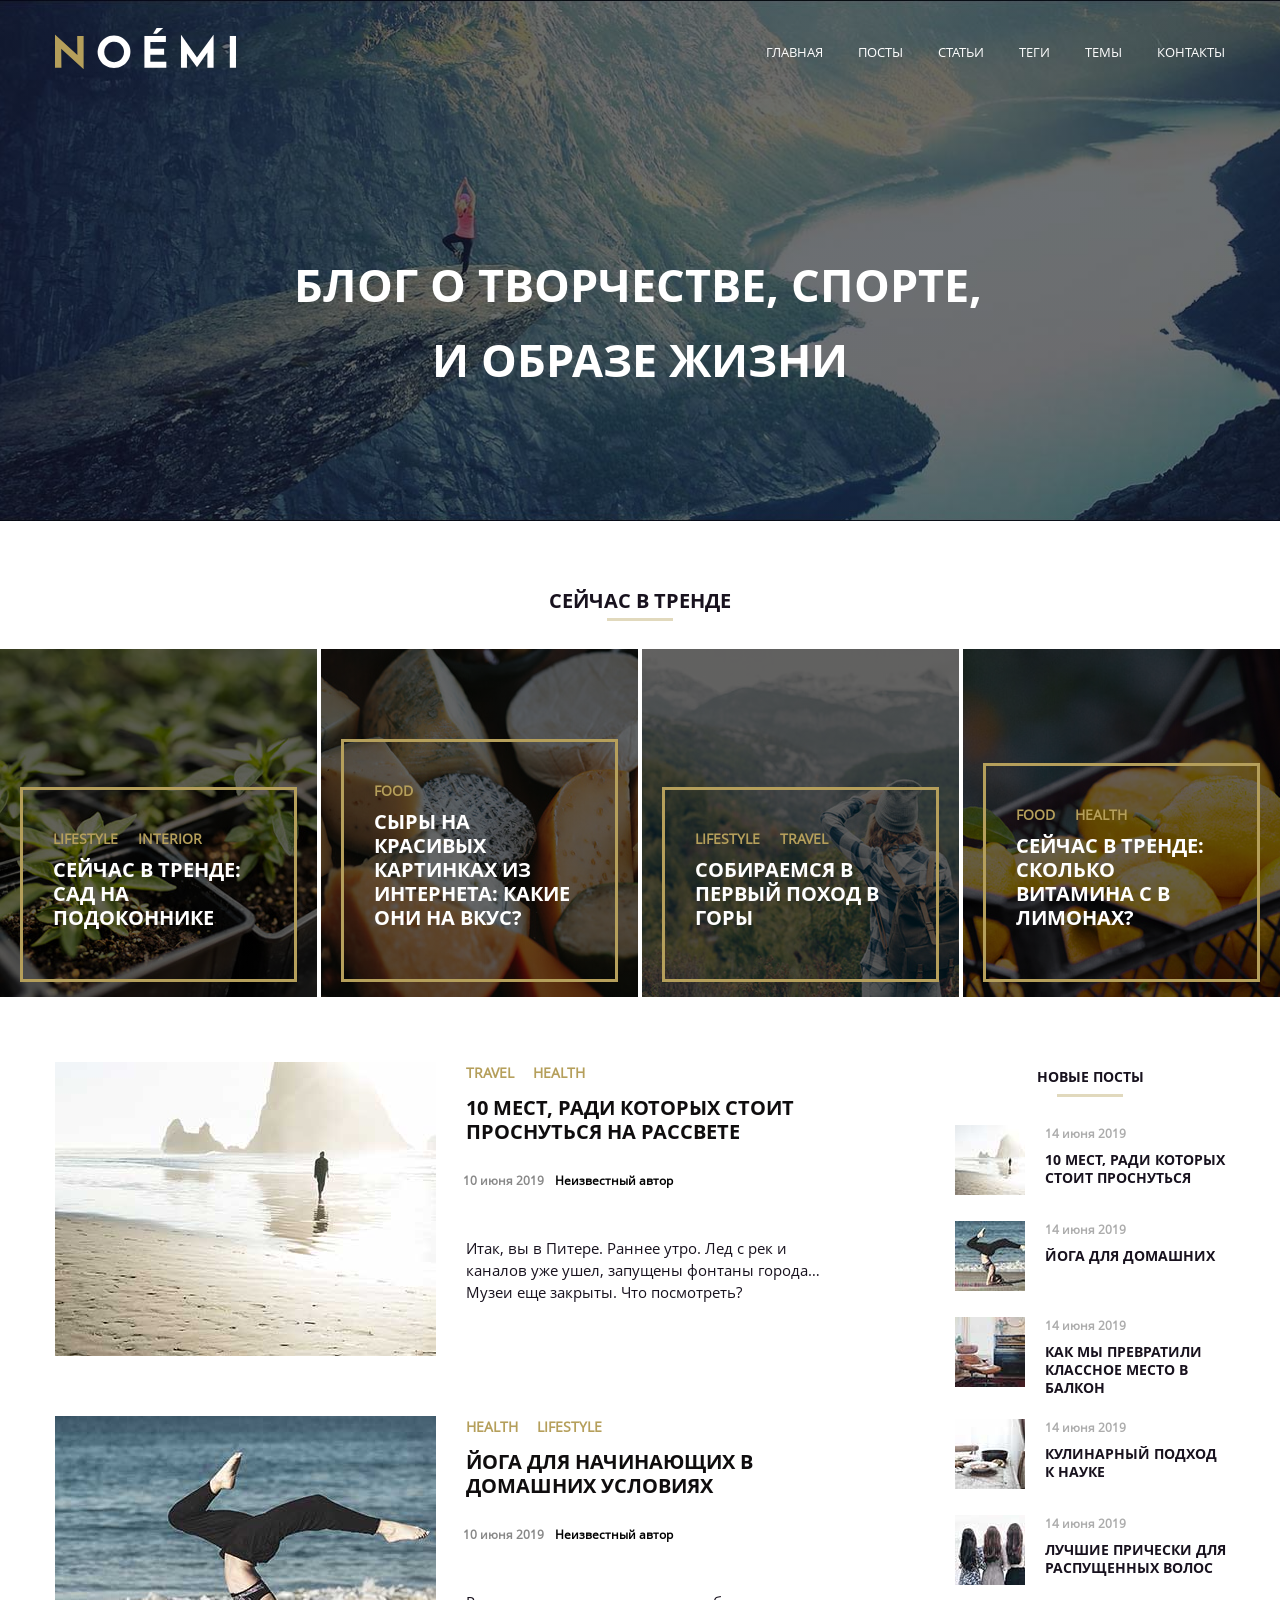
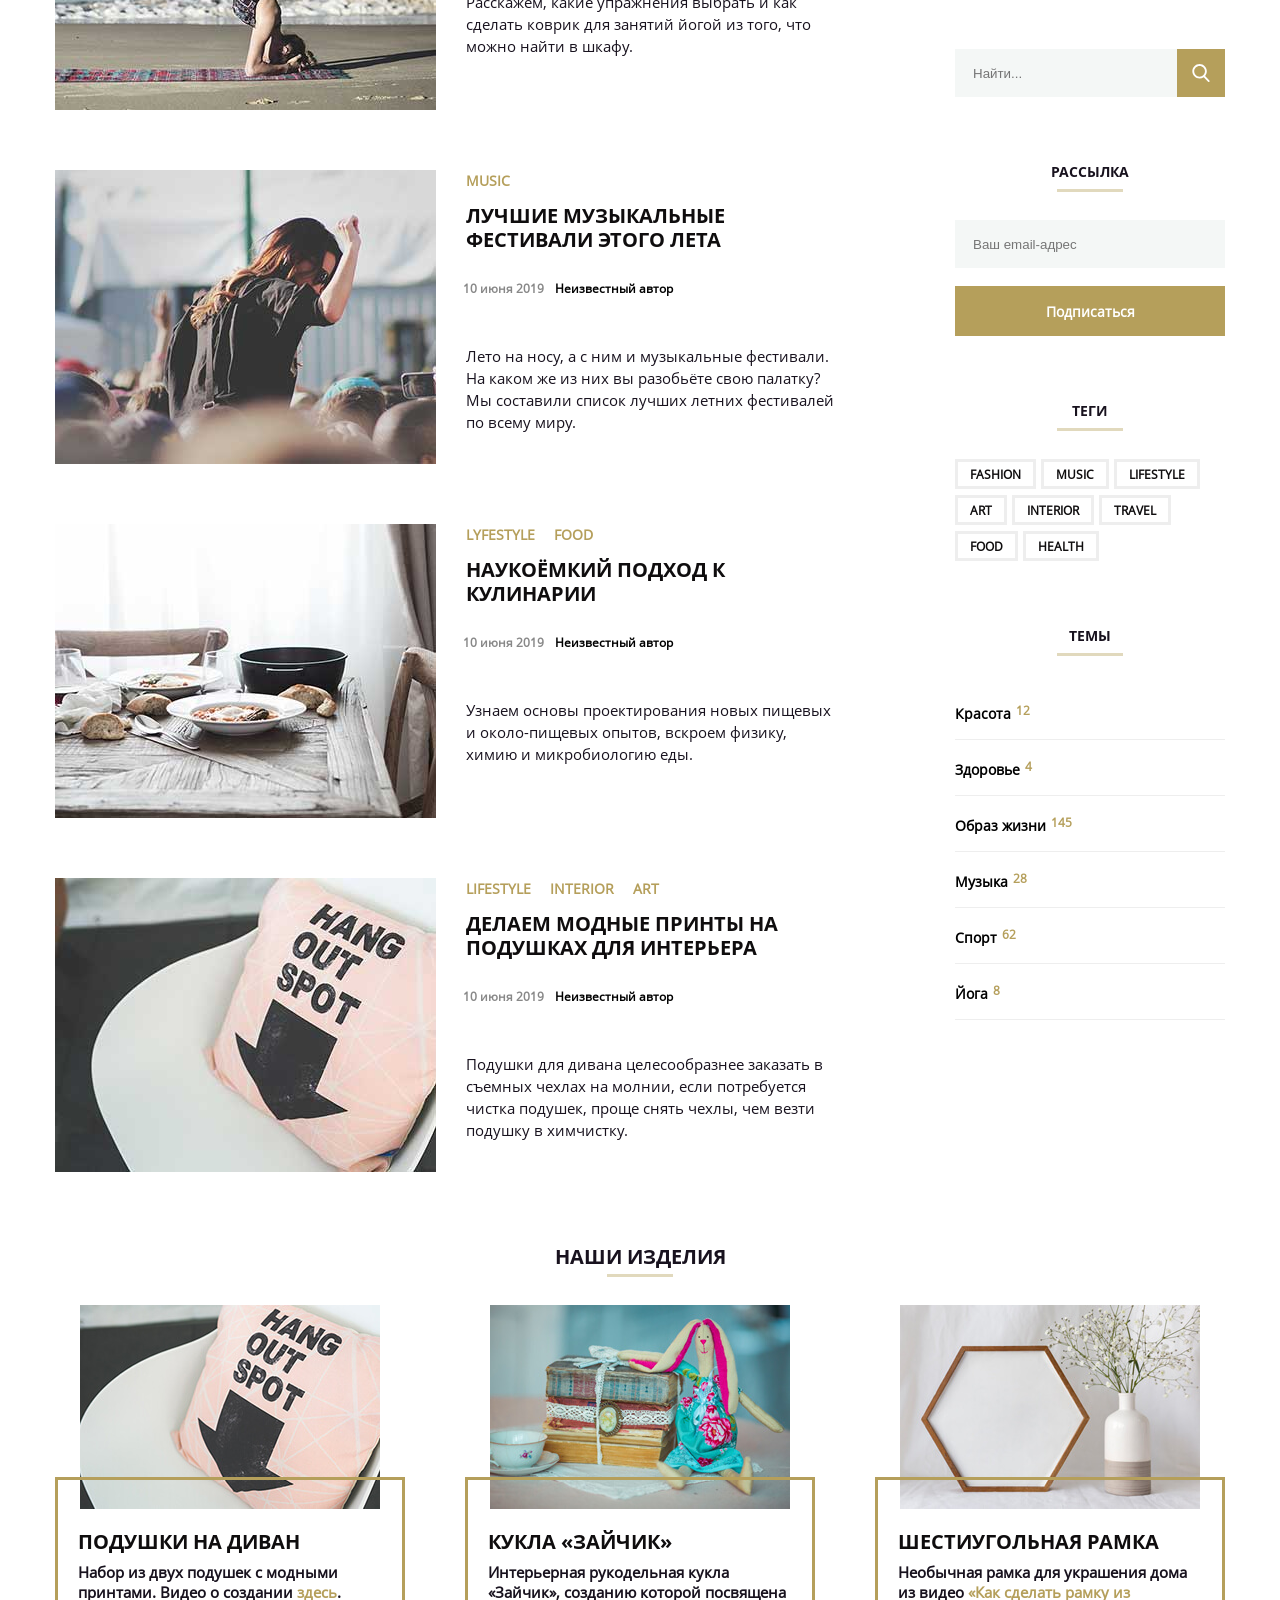
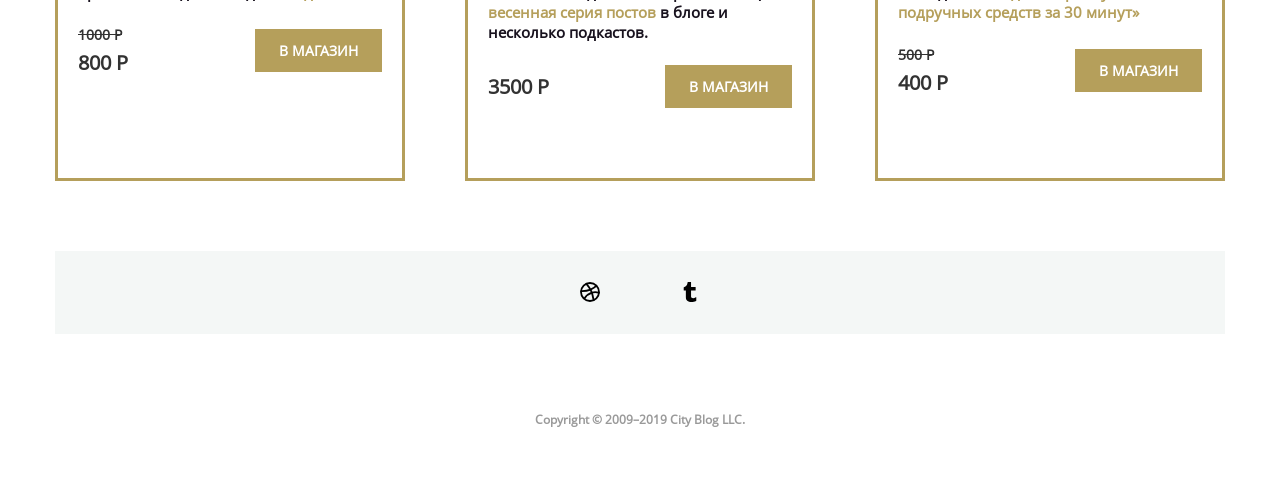
==== commit abe2a05c: "Правки" ====
--- a/index.html
+++ b/index.html
@@ -106,61 +106,77 @@
         <div class="now-trending__cards-wrapper">
             <div class="now-trending__card trend1">
                 <div class="now-trending__card-offer-wrap">
-                    <div class="now-trending__card-offer-tag-wrap">
-                        <a href="#" class="now-trending__card-offer-tag tag">
-                            Lifestyle
-                        </a>
-                        <a href="#" class="now-trending__card-offer-tag tag">
-                            INTERIOR
-                        </a>
-                    </div>
-                    <a href="#" class="now-trending__card-offer-title">
-                        Сейчас в тренде: сад  на подоконнике
+                    <ul class="now-trending__card-offer-tag-wrap">
+                        <li>
+                            <a href="#" class="now-trending__card-offer-tag tag">
+                                Lifestyle
+                            </a></li>
+                        <li>
+                            <a href="#" class="now-trending__card-offer-tag tag">
+                                INTERIOR
+                            </a></li>
+                    </ul>
+                    <a href="#">
+                        <h2 class="now-trending__card-offer-title">
+                            Сейчас в тренде: сад  на подоконнике
+                        </h2>
                     </a>
                 </div>
             </div>
             
             <div class="now-trending__card trend2">
                 <div class="now-trending__card-offer-wrap">
-                    <div class="now-trending__card-offer-tag-wrap">
-                        <a href="#" class="now-trending__card-offer-tag tag">
+                    <ul class="now-trending__card-offer-tag-wrap">
+                        <li>
+                            <a href="#" class="now-trending__card-offer-tag tag">
                             Food
-                        </a>
-                    </div>
-                    <a href="#" class="now-trending__card-offer-title">
-                        сыры на красивых  картинках из интернета: какие они на вкус?
+                            </a>
+                        </li>
+                    </ul>
+                    <a href="#">
+                        <h2 class="now-trending__card-offer-title">
+                            сыры на красивых  картинках из интернета: какие они на вкус?
+                        </h2>
                     </a>
                 </div>
             </div>
 
             <div class="now-trending__card trend3">
                 <div class="now-trending__card-offer-wrap">
-                    <div class="now-trending__card-offer-tag-wrap">
-                        <a href="#" class="now-trending__card-offer-tag tag">
+                    <ul class="now-trending__card-offer-tag-wrap">
+                        <li><a href="#" class="now-trending__card-offer-tag tag">
                             Lifestyle
-                        </a>
-                        <a href="#" class="now-trending__card-offer-tag tag">
+                        </a></li>
+                        <li><a href="#" class="now-trending__card-offer-tag tag">
                             tRAVEL
-                        </a>
-                    </div>
-                    <a href="#" class="now-trending__card-offer-title">
-                        СОБИРАЕМСЯ В ПЕРВЫЙ ПОХОД В ГОРЫ
+                        </a></li>
+                    </ul>
+                    <a href="#">
+                        <h2 class="now-trending__card-offer-title">
+                            СОБИРАЕМСЯ В ПЕРВЫЙ ПОХОД В ГОРЫ
+                        </h2>
                     </a>
                 </div>
             </div>
 
             <div class="now-trending__card trend4">
                 <div class="now-trending__card-offer-wrap">
-                    <div class="now-trending__card-offer-tag-wrap">
-                        <a href="#" class="now-trending__card-offer-tag tag">
-                            food
-                        </a>
-                        <a href="#" class="now-trending__card-offer-tag tag">
-                            health
-                        </a>
-                    </div>
-                    <a href="#" class="now-trending__card-offer-title">
-                        Сейчас в тренде: сКОЛЬКО ВИТАМИНА c В ЛИМОНАХ?
+                    <ul class="now-trending__card-offer-tag-wrap">
+                        <li>
+                            <a href="#" class="now-trending__card-offer-tag tag">
+                                food
+                            </a>
+                        </li>
+                        <li>
+                            <a href="#" class="now-trending__card-offer-tag tag">
+                                health
+                            </a>
+                        </li>
+                    </ul>
+                    <a href="#">
+                        <h2 class="now-trending__card-offer-title">
+                            Сейчас в тренде: сКОЛЬКО ВИТАМИНА c В ЛИМОНАХ?
+                        </h2>
                     </a>
                 </div>
             </div>
@@ -175,17 +191,23 @@
                             <img src="./img/last-post1.jpg" alt="Человек идет по пляжу, на фоне две скалы">
                         </figure>
                         <div class="news-feed__main-news_offer-wrapper">
-                            <div class="news-feed__main-news_offer-tag-wrap">
-                                <a href="#" class="news-feed__main-news_offer-tag tag">
-                                    Travel
-                                </a>
-                                <a href="#" class="news-feed__main-news_offer-tag tag">
-                                    Health
-                                </a>
-                            </div>
-                            <a href="#" class="news-feed__main-news_offer-title">
-                                10 мест, ради которых стоит
-                                проснуться на рассвете
+                            <ul class="news-feed__main-news_offer-tag-wrap">
+                                <li>
+                                    <a href="#" class="news-feed__main-news_offer-tag tag">
+                                        Travel
+                                    </a>
+                                </li>
+                                <li>
+                                    <a href="#" class="news-feed__main-news_offer-tag tag">
+                                        Health
+                                    </a>
+                                </li>
+                            </ul>
+                            <a href="#">
+                                <h2 class="news-feed__main-news_offer-title">
+                                    10 мест, ради которых стоит
+                                    проснуться на рассвете
+                                </h2>
                             </a>
                             <div class="news-feed__main-news_offer-date-wrap">
                                 <span class="news-feed__main-news_offer-date">
@@ -206,17 +228,22 @@
                             <img src="./img/last-post2.jpg" alt="Девушка на пляже занимается йогой">
                         </figure>
                         <div class="news-feed__main-news_offer-wrapper">
-                            <div class="news-feed__main-news_offer-tag-wrap ">
-                                <a href="#" class="news-feed__main-news_offer-tag tag">
-                                    health     
-   
-                                </a>
-                                <a href="#" class="news-feed__main-news_offer-tag tag">
-                                    lifestyle
-                                </a>
-                            </div>
-                            <a href="#" class="news-feed__main-news_offer-title">
-                                ЙОга для начинающих в домашних условиях
+                            <ul class="news-feed__main-news_offer-tag-wrap ">
+                                <li>
+                                    <a href="#" class="news-feed__main-news_offer-tag tag">
+                                        health     
+                                    </a>
+                                </li>
+                                <li>
+                                    <a href="#" class="news-feed__main-news_offer-tag tag">
+                                        lifestyle
+                                    </a>
+                                </li>
+                            </ul>
+                            <a href="#">
+                                <h2 class="news-feed__main-news_offer-title">
+                                    ЙОга для начинающих в домашних условиях
+                                </h2>
                             </a>
                             <div class="news-feed__main-news_offer-date-wrap">
                                 <span class="news-feed__main-news_offer-date">
@@ -237,13 +264,17 @@
                             <img src="./img/last-post3.jpg" alt="Девушка на тусе">
                         </figure>
                         <div class="news-feed__main-news_offer-wrapper">
-                            <div class="news-feed__main-news_offer-tag-wrap">
-                                <a href="#" class="news-feed__main-news_offer-tag tag">
-                                    Music
-                                </a>
-                            </div>
-                            <a href="#" class="news-feed__main-news_offer-title">
-                                Лучшие музыкальные фестивали этого лета
+                            <ul class="news-feed__main-news_offer-tag-wrap">
+                                <li>
+                                    <a href="#" class="news-feed__main-news_offer-tag tag">
+                                        Music
+                                    </a>
+                                </li>
+                            </ul>
+                            <a href="#">
+                                <h2 class="news-feed__main-news_offer-title">
+                                    Лучшие музыкальные фестивали этого лета
+                                </h2>
                             </a>
                             <div class="news-feed__main-news_offer-date-wrap">
                                 <span class="news-feed__main-news_offer-date">
@@ -269,16 +300,22 @@
                             <img src="./img/last-post4.jpg" alt="Обеденный стол">
                         </figure>
                         <div class="news-feed__main-news_offer-wrapper">
-                            <div class="news-feed__main-news_offer-tag-wrap">
-                                <a href="#" class="news-feed__main-news_offer-tag tag">
-                                    LYFESTYLE
-                                </a>
-                                <a href="#" class="news-feed__main-news_offer-tag tag">
-                                    FOOD
-                                </a>
-                            </div>
-                            <a href="#" class="news-feed__main-news_offer-title">
-                                Наукоёмкий подход к кулинарии
+                            <ul class="news-feed__main-news_offer-tag-wrap">
+                                <li>
+                                    <a href="#" class="news-feed__main-news_offer-tag tag">
+                                        LYFESTYLE
+                                    </a>
+                                </li>
+                                <li>
+                                    <a href="#" class="news-feed__main-news_offer-tag tag">
+                                        FOOD
+                                    </a>
+                                </li>
+                            </ul>
+                            <a href="#">
+                                <h2 class="news-feed__main-news_offer-title">
+                                    Наукоёмкий подход к кулинарии
+                                </h2>
                             </a>
                             <div class="news-feed__main-news_offer-date-wrap">
                                 <span class="news-feed__main-news_offer-date">
@@ -299,19 +336,27 @@
                             <img src="./img/last-post5.jpg" alt="Подушка на кресле с надписью 'Hang Out Spot'">
                         </figure>
                         <div class="news-feed__main-news_offer-wrapper">
-                            <div class="news-feed__main-news_offer-tag-wrap">
-                                <a href="#" class="news-feed__main-news_offer-tag tag">
-                                    Lifestyle
-                                </a>
-                                <a href="#" class="news-feed__main-news_offer-tag tag">
-                                    INTERIOR
-                                </a>
-                                <a href="#" class="news-feed__main-news_offer-tag tag">
-                                    art
-                                </a>
-                            </div>
-                            <a href="#" class="news-feed__main-news_offer-title">
-                                делаем модные принты на подушках для интерьера 
+                            <ul class="news-feed__main-news_offer-tag-wrap">
+                                <li>
+                                    <a href="#" class="news-feed__main-news_offer-tag tag">
+                                        Lifestyle
+                                    </a>
+                                </li>
+                                <li>
+                                    <a href="#" class="news-feed__main-news_offer-tag tag">
+                                        INTERIOR
+                                    </a>
+                                </li>
+                                <li>
+                                    <a href="#" class="news-feed__main-news_offer-tag tag">
+                                        art
+                                    </a>
+                                </li>
+                            </ul>
+                            <a href="#">
+                                <h2 class="news-feed__main-news_offer-title">
+                                    делаем модные принты на подушках для интерьера 
+                                </h2>
                             </a>
                             <div class="news-feed__main-news_offer-date-wrap">
                                 <span class="news-feed__main-news_offer-date">
@@ -431,42 +476,42 @@
                         </h3>
                         <ul class="news-feed__info-post_tag-wrapper">
                             <li>
-                                <a href="#" class="news-feed__info-post_tag tag">
+                                <a href="#" class="news-feed__info-post_tag">
                                     Fashion
                                 </a>
                             </li>
                             <li>
-                                <a href="#" class="news-feed__info-post_tag tag">
+                                <a href="#" class="news-feed__info-post_tag">
                                     MuSiC
                                 </a>
                             </li>
                             <li>
-                                <a href="#" class="news-feed__info-post_tag tag">
+                                <a href="#" class="news-feed__info-post_tag">
                                     lifestyle
                                 </a>
                             </li>
                             <li>
-                                <a href="#" class="news-feed__info-post_tag tag">
+                                <a href="#" class="news-feed__info-post_tag">
                                     art
                                 </a>
                             </li>
                             <li>
-                                <a href="#" class="news-feed__info-post_tag tag">
+                                <a href="#" class="news-feed__info-post_tag">
                                     INTERIOR
                                 </a>
                             </li>
                             <li>
-                                <a href="#" class="news-feed__info-post_tag tag">
+                                <a href="#" class="news-feed__info-post_tag">
                                     travel
                                 </a>
                             </li>
                             <li>
-                                <a href="#" class="news-feed__info-post_tag tag">
+                                <a href="#" class="news-feed__info-post_tag">
                                     food
                                 </a>
                             </li>
                             <li>
-                                <a href="#" class="news-feed__info-post_tag tag">
+                                <a href="#" class="news-feed__info-post_tag">
                                     Health
                                 </a>
                             </li>
--- a/css/style.css
+++ b/css/style.css
@@ -86,6 +86,7 @@
 ._hidden {
     visibility: hidden;
     display: none;
+    transition: all 0s ease 0s;
 }
 .pop-up {
     position: absolute;
@@ -187,6 +188,7 @@
     background-color: rgba(244, 247, 246, 1);
     padding: 18px 14px 18px 18px;
     border: 2px solid transparent;
+    resize: none;
 }
 .pop-up__form_label-textarea:focus {
     transition: all 0s ease;
@@ -260,7 +262,8 @@
 .now-trending__cards-wrapper {
     display: flex;
     align-items: center;
-    justify-content: space-between;
+    justify-content: center;
+    gap: 4px;
 }
 .trend1 {
     background-image: linear-gradient( transparent, rgba(0,0,0,0.6) 0), url(../img/trend1.jpg);
@@ -388,7 +391,7 @@
 .news-feed__main-news_offer-text {
     font-size: 15px;
     line-height: 22px;
-    font-weight: 700;
+    font-weight: 400;
 }
 .news-feed__main-news_offer-text-wrap:first-child {
     margin-bottom: 15px;
@@ -467,6 +470,13 @@
     padding: 18px 0 18px 18px;
     border: none;
     background: #f4f7f6;
+    outline: none;
+    box-shadow: none;
+}
+.news-feed__info-post_new-post-input:focus, .news-feed__info-post_mailing-input:focus {
+    outline: 1px solid #b59f5b;
+    outline-offset: -1px;
+    transition: all 0s ease 0s;
 }
 .news-feed__info-post_new-post-btn {
     background-color: #b59f5b;
@@ -488,6 +498,8 @@
     background: #f4f7f6;
     box-sizing: border-box;
     margin-bottom: 18px;
+    outline: none;
+    box-shadow: none;
 }
 .news-feed__info-post_mailing-btn {
     width: 100%;
@@ -504,6 +516,7 @@
     padding: 0 12px;
     color: #0f0d0e;
     text-transform: uppercase;
+    text-decoration: none;
     font-size: 12px;
     font-weight: 700;
     height: 30px;
@@ -512,6 +525,7 @@
     align-items: center;
     justify-content: center;
 }
+
 .news-feed__info-post_tag:hover {
     border: 3px solid #b59f5b;
 }
@@ -547,7 +561,6 @@
 }
 .our-products__cards-wrapper {
     display: flex;
-    align-items: start;
     justify-content: space-between;
 }
 .our-products__card {
@@ -558,8 +571,6 @@
     display: flex;
     justify-content: center;
     margin-top: 172px;
-    width: 350px;
-    height: 270px;
 }
 .our-products__card-offer {
     z-index: 5;
@@ -725,7 +736,7 @@
         background: linear-gradient(90deg, rgba(10,12,25,0.6) 0%, rgba(10,16,30,0.6) 100%), url(../img/banner-mobile.jpg);
         background-repeat: no-repeat;
         background-size: cover;
-        background-position: center top;
+        background-position: center bottom;
     }
     .header-flex {
         justify-content: flex-end;
@@ -767,6 +778,7 @@
         max-width: 350px;
         width: 90%;
         margin-top: 254px;
+        height: auto;
     }
     .our-products__card-img {
         top: -254px;
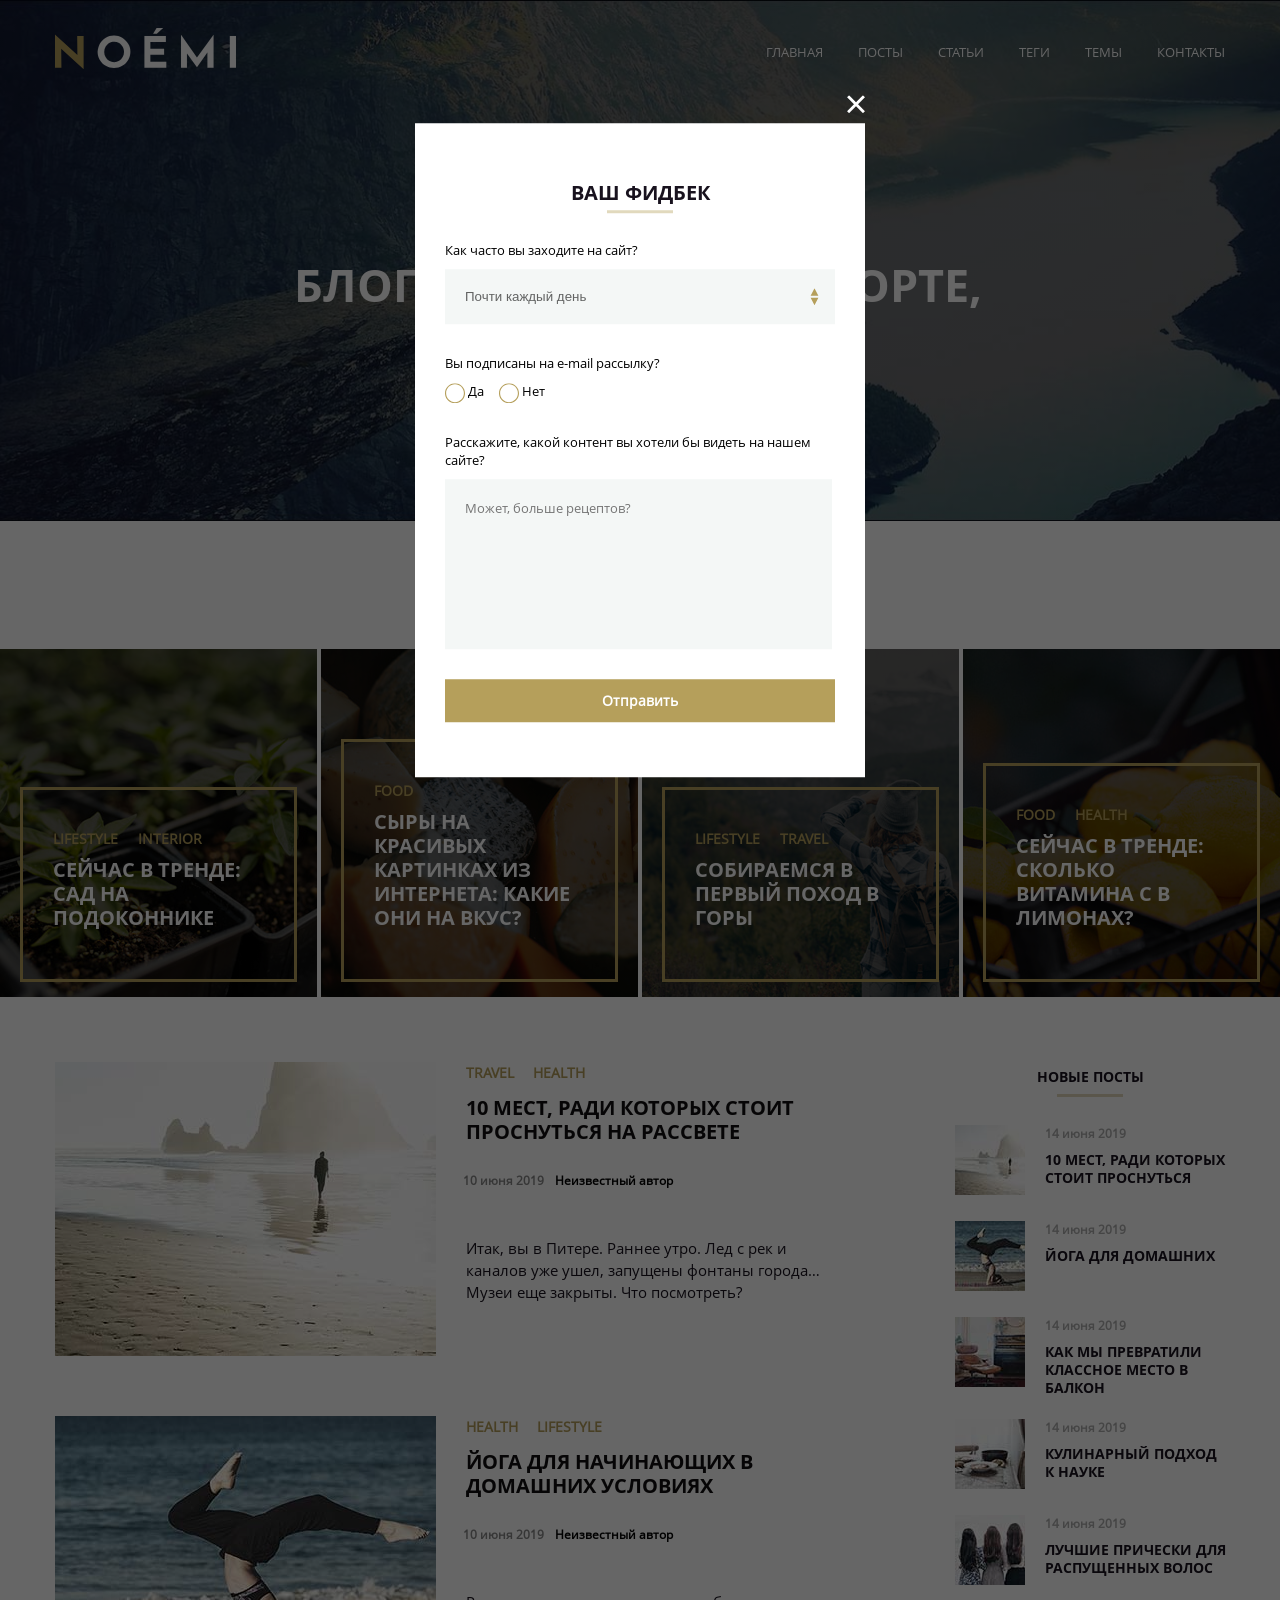
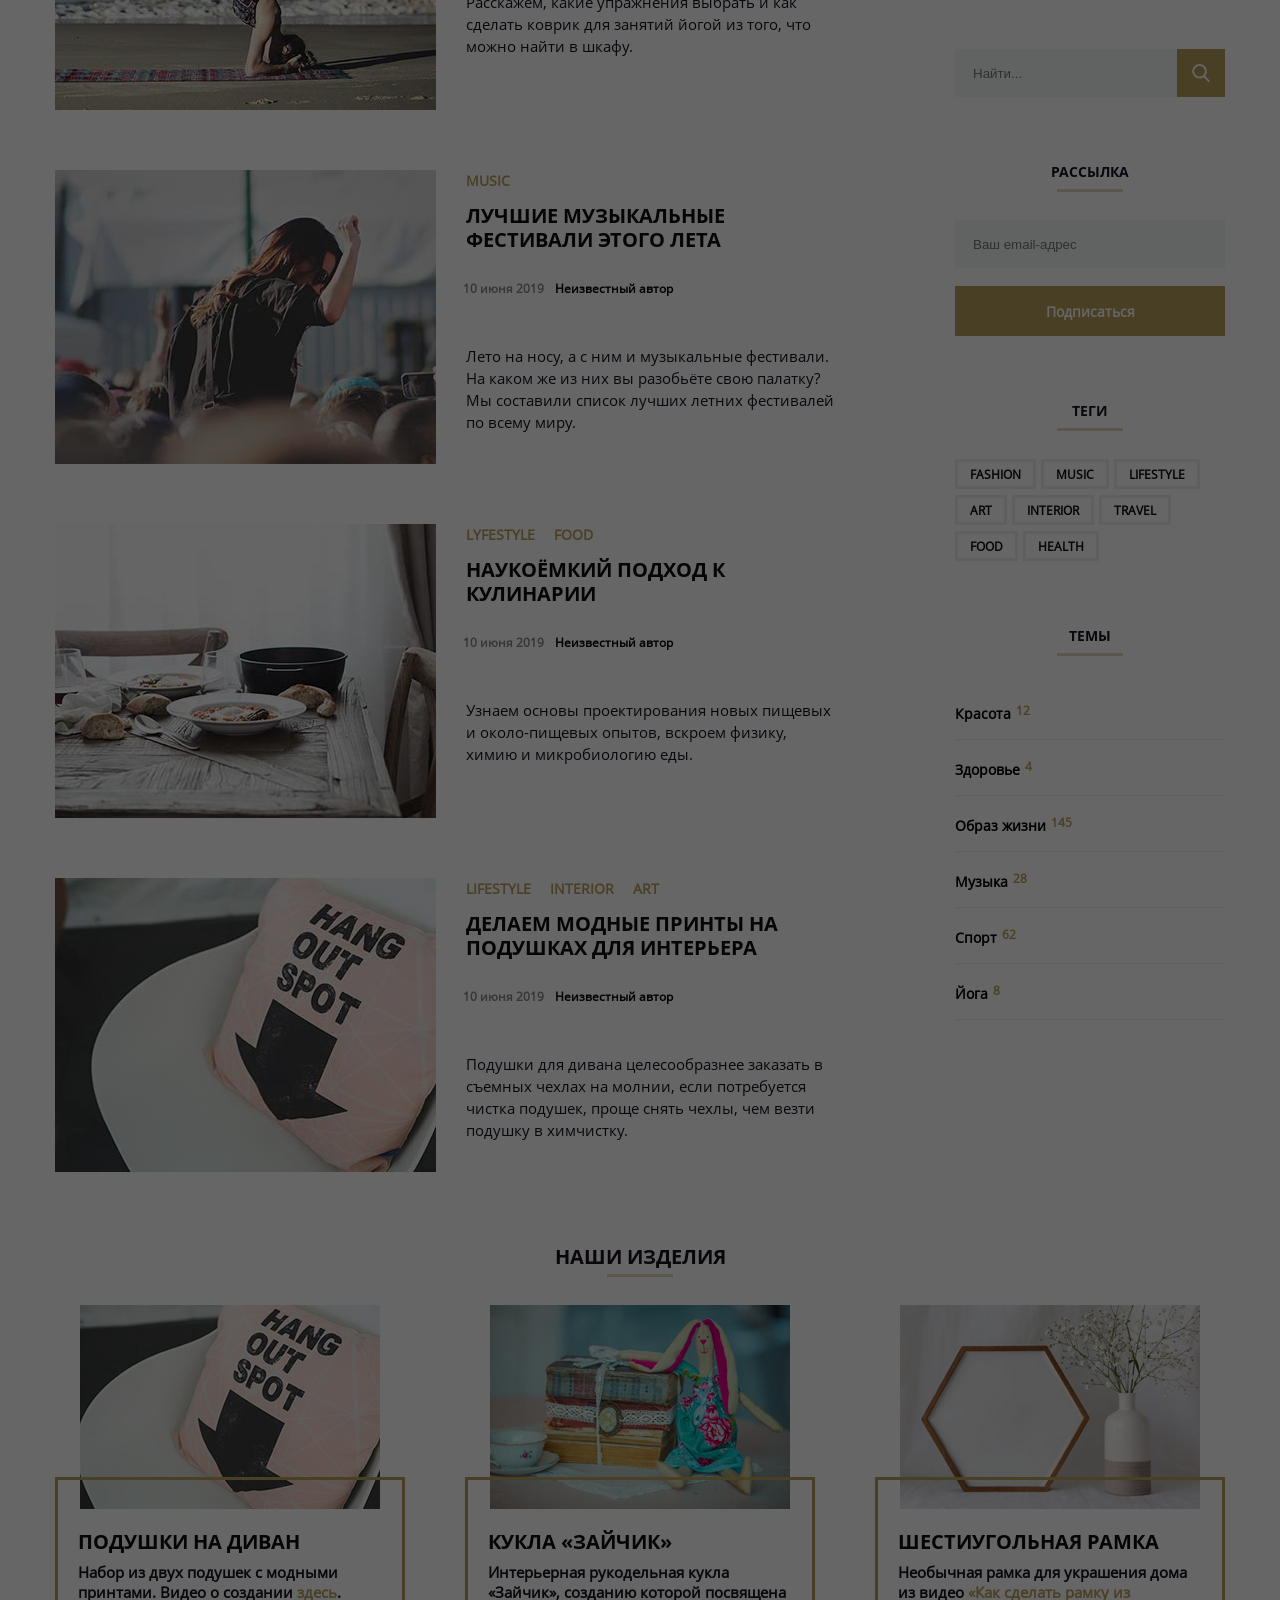
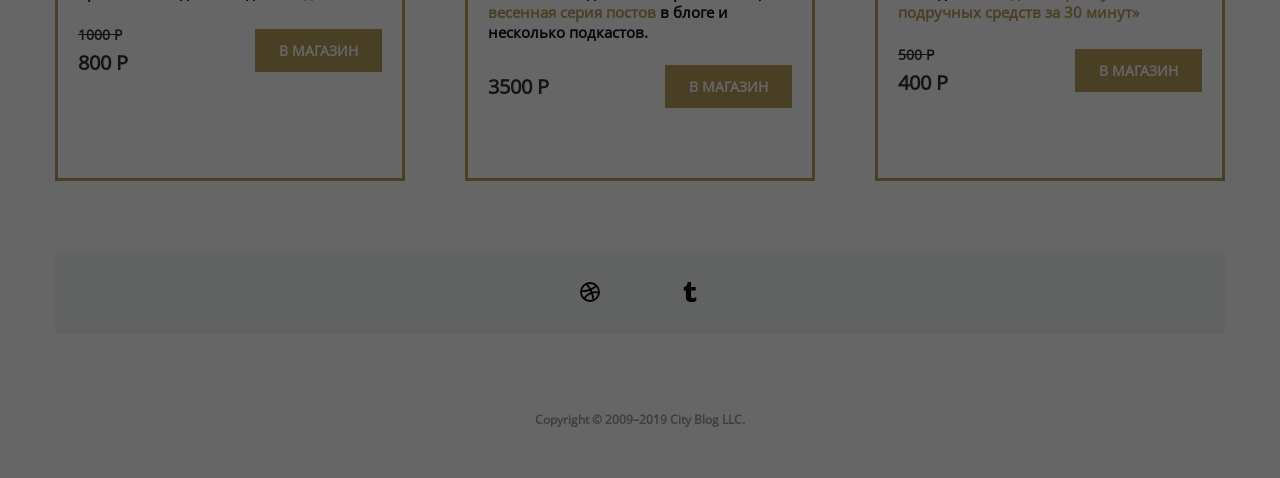
==== commit 89b0b70b: "Правки2" ====
--- a/index.html
+++ b/index.html
@@ -8,14 +8,14 @@
     <link rel="stylesheet" href="./css/style.css">
 </head>
 <body>
-    <div class="pop-up _hidden">
+    <div class="pop-up _hidden1">
         <div class="pop-up__wrapper-form">
             <div class="pop-up-close"></div>
             <h2 class="now-trending__title pop-up__title">Ваш ФИДБЕк</h2>
             <form class="pop-up__form">
                 <label class="pop-up__form_label">
                     <span>Как часто вы заходите на сайт?</span>
-                    <select class="pop-up__form_select" placeholder="Почти каждый день">
+                    <select class="pop-up__form_select">
                         <option>Почти каждый день</option>
                         <option>Раз в несколько дней</option>
                         <option>Раз в несколько недель</option>
@@ -689,13 +689,13 @@
     </section>
     <footer class="footer">
         <div class="container">
-            <adress class="footer__icon-link-wrapper">
+            <div class="footer__icon-link-wrapper">
               <ul>
                 <li><a href="#" class="footer__icon-link001" rel="nofollow noopener noreferrer" target="_blank"></a></li>
                 <li><a href="#" class="footer__icon-link002" rel="nofollow noopener noreferrer" target="_blank"></a></li>
                 <li><a href="#" class="footer__icon-link003" rel="nofollow noopener noreferrer" target="_blank"></a></li>
               </ul>
-            </adress>
+            </div>
             <div class="footer__link-wrap">
                 <a href="" class="footer__link">Copyright © 2009–2019 City Blog LLC.
                 </a></div>
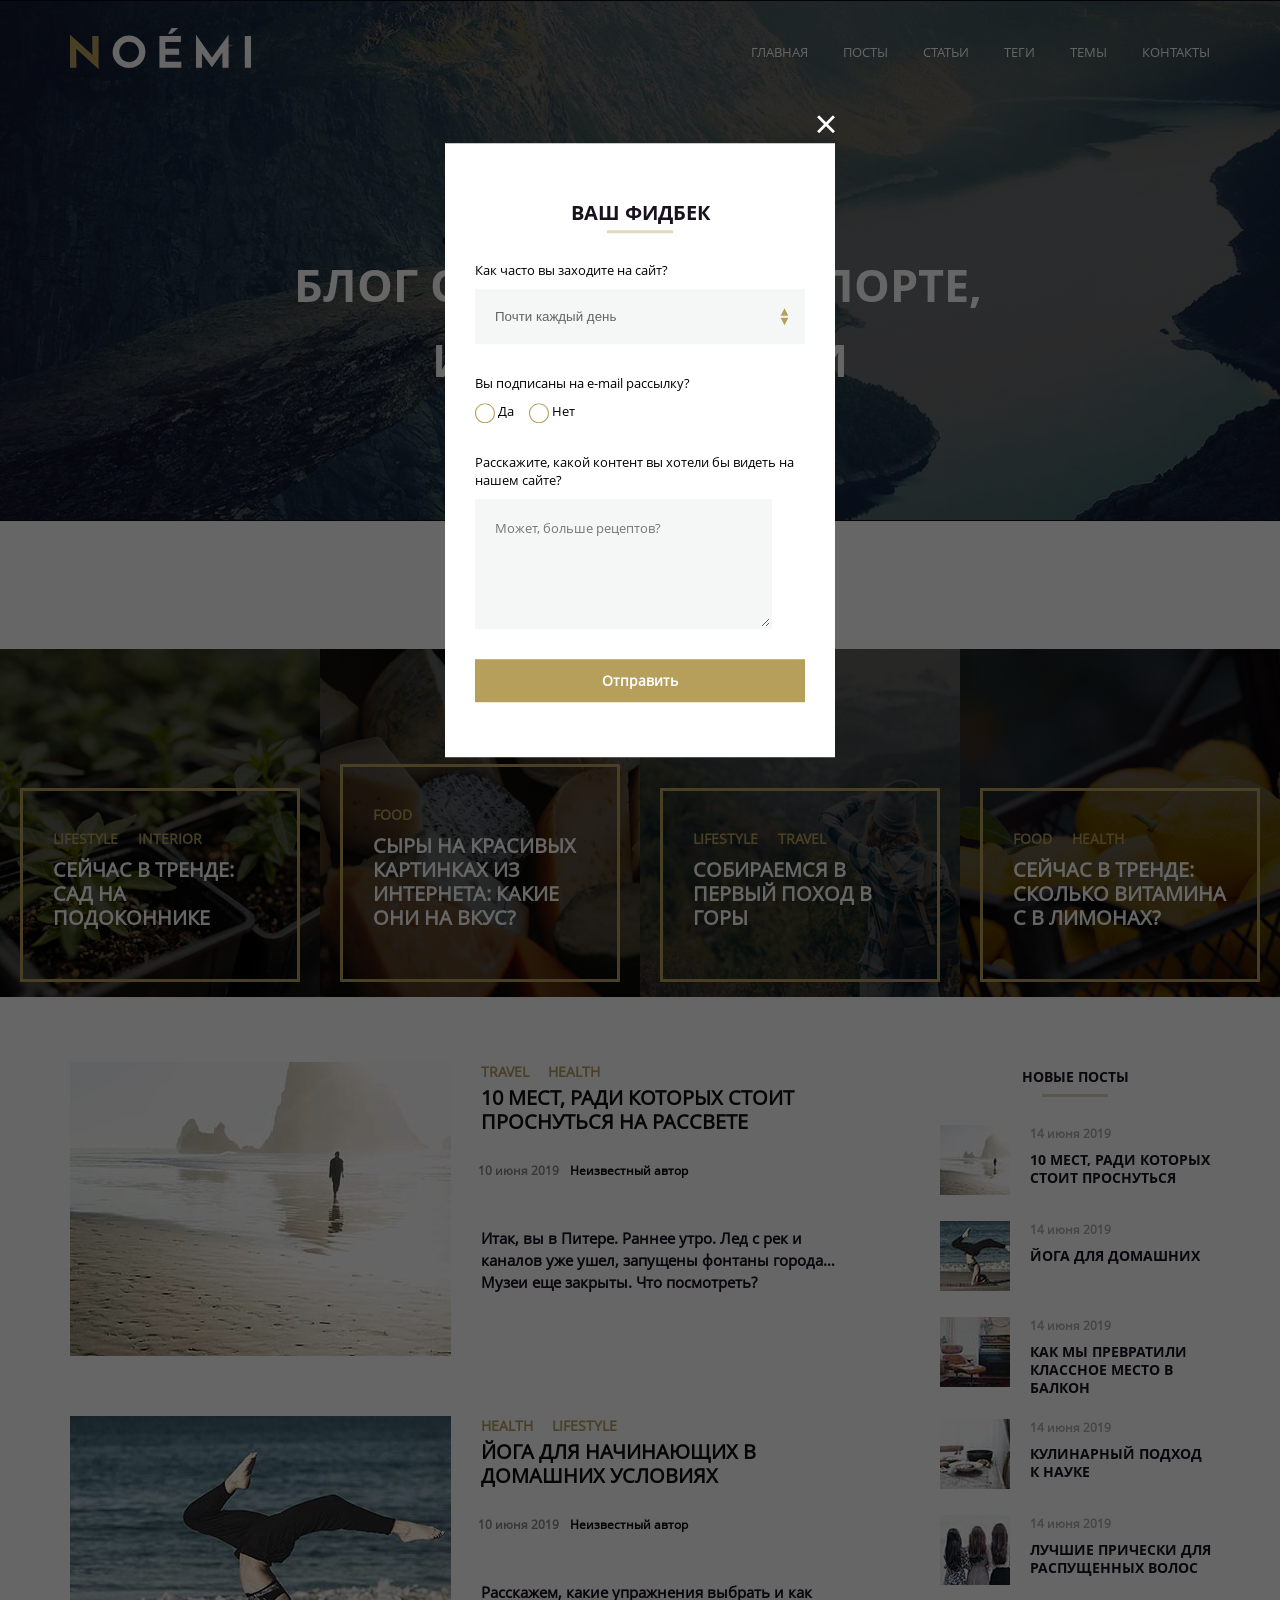
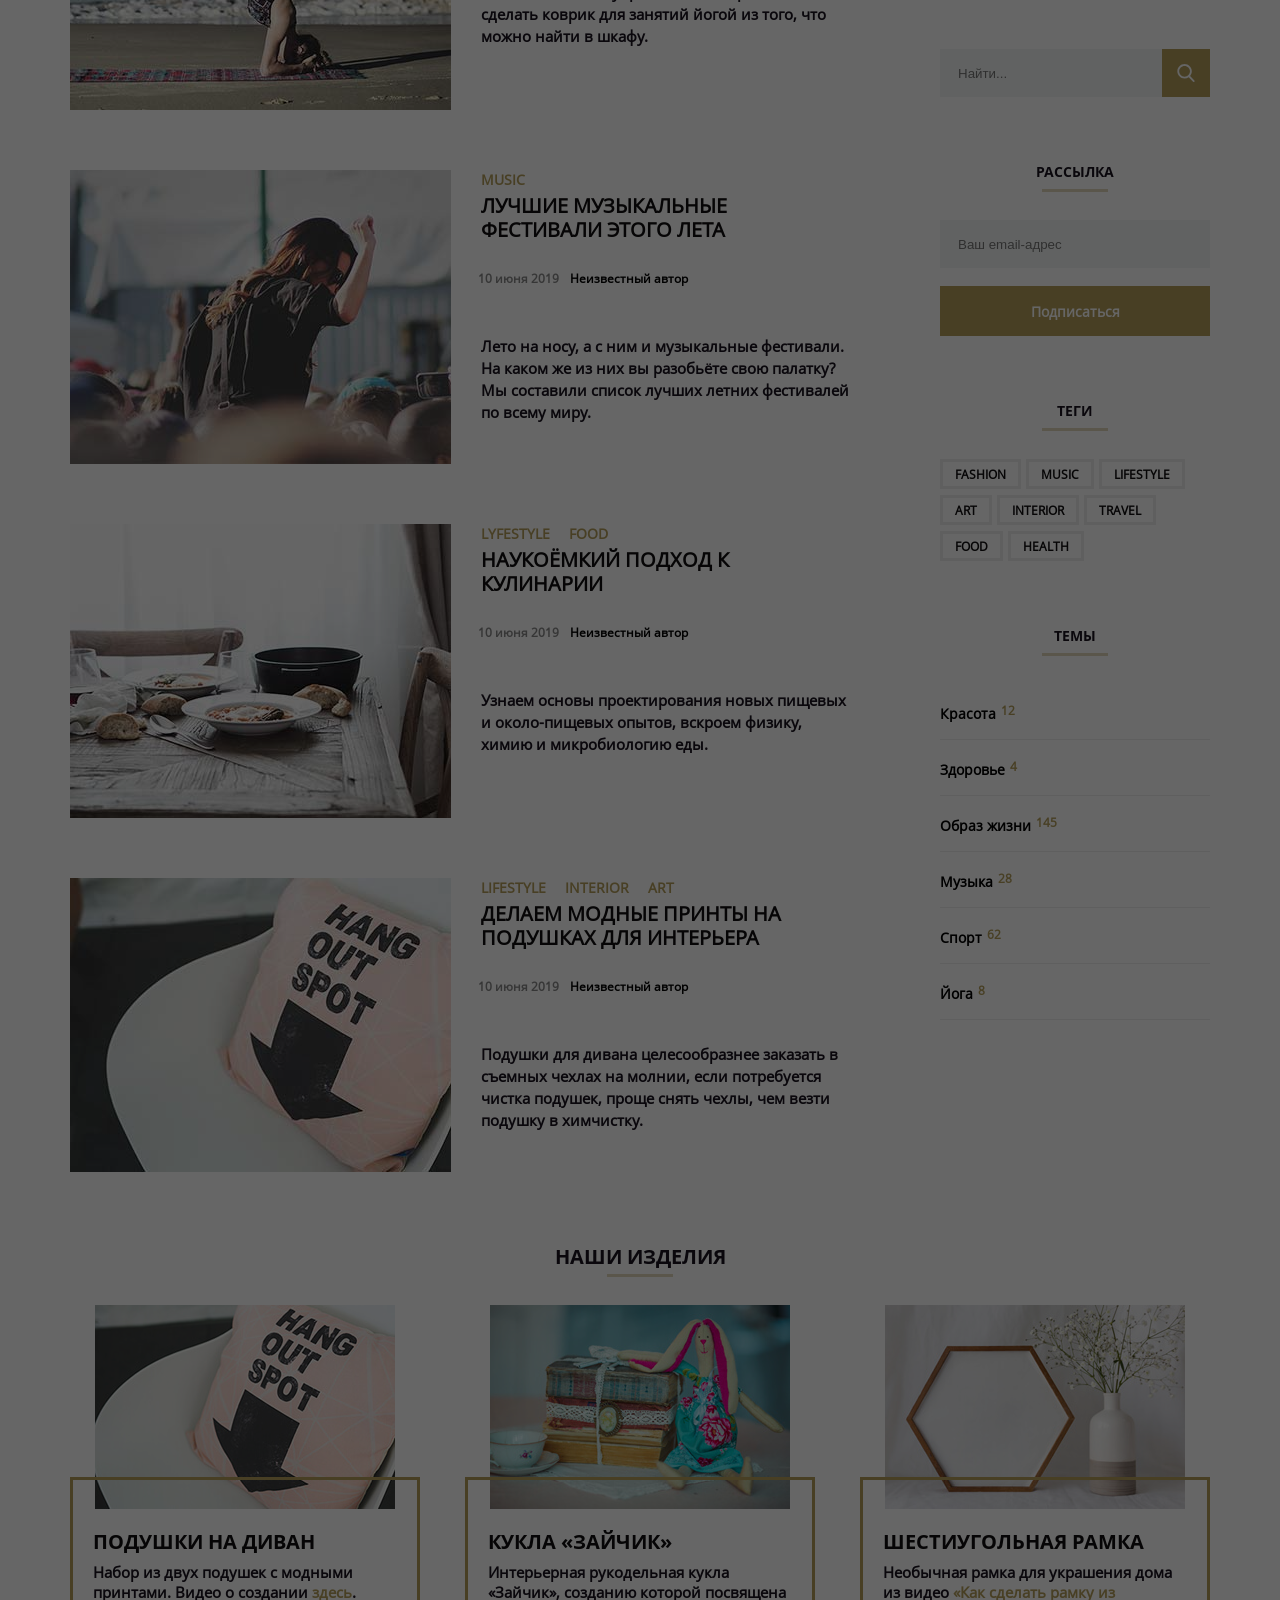
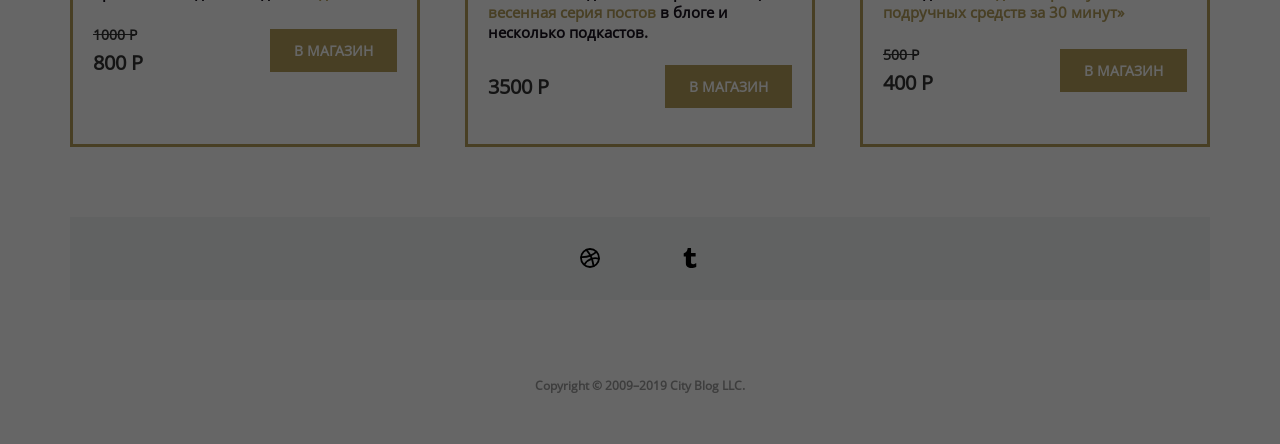
==== commit cc04685a: "new" ====
--- a/index.html
+++ b/index.html
@@ -8,14 +8,14 @@
     <link rel="stylesheet" href="./css/style.css">
 </head>
 <body>
-    <div class="pop-up _hidden1">
+    <div class="pop-up">
         <div class="pop-up__wrapper-form">
             <div class="pop-up-close"></div>
             <h2 class="now-trending__title pop-up__title">Ваш ФИДБЕк</h2>
             <form class="pop-up__form">
                 <label class="pop-up__form_label">
                     <span>Как часто вы заходите на сайт?</span>
-                    <select class="pop-up__form_select">
+                    <select class="pop-up__form_select" placeholder="Почти каждый день">
                         <option>Почти каждый день</option>
                         <option>Раз в несколько дней</option>
                         <option>Раз в несколько недель</option>
@@ -106,77 +106,61 @@
         <div class="now-trending__cards-wrapper">
             <div class="now-trending__card trend1">
                 <div class="now-trending__card-offer-wrap">
-                    <ul class="now-trending__card-offer-tag-wrap">
-                        <li>
-                            <a href="#" class="now-trending__card-offer-tag tag">
-                                Lifestyle
-                            </a></li>
-                        <li>
-                            <a href="#" class="now-trending__card-offer-tag tag">
-                                INTERIOR
-                            </a></li>
-                    </ul>
-                    <a href="#">
-                        <h2 class="now-trending__card-offer-title">
-                            Сейчас в тренде: сад  на подоконнике
-                        </h2>
+                    <div class="now-trending__card-offer-tag-wrap">
+                        <a href="#" class="now-trending__card-offer-tag tag">
+                            Lifestyle
+                        </a>
+                        <a href="#" class="now-trending__card-offer-tag tag">
+                            INTERIOR
+                        </a>
+                    </div>
+                    <a href="#" class="now-trending__card-offer-title">
+                        Сейчас в тренде: сад  на подоконнике
                     </a>
                 </div>
             </div>
             
             <div class="now-trending__card trend2">
                 <div class="now-trending__card-offer-wrap">
-                    <ul class="now-trending__card-offer-tag-wrap">
-                        <li>
-                            <a href="#" class="now-trending__card-offer-tag tag">
+                    <div class="now-trending__card-offer-tag-wrap">
+                        <a href="#" class="now-trending__card-offer-tag tag">
                             Food
-                            </a>
-                        </li>
-                    </ul>
-                    <a href="#">
-                        <h2 class="now-trending__card-offer-title">
-                            сыры на красивых  картинках из интернета: какие они на вкус?
-                        </h2>
+                        </a>
+                    </div>
+                    <a href="#" class="now-trending__card-offer-title">
+                        сыры на красивых  картинках из интернета: какие они на вкус?
                     </a>
                 </div>
             </div>
 
             <div class="now-trending__card trend3">
                 <div class="now-trending__card-offer-wrap">
-                    <ul class="now-trending__card-offer-tag-wrap">
-                        <li><a href="#" class="now-trending__card-offer-tag tag">
+                    <div class="now-trending__card-offer-tag-wrap">
+                        <a href="#" class="now-trending__card-offer-tag tag">
                             Lifestyle
-                        </a></li>
-                        <li><a href="#" class="now-trending__card-offer-tag tag">
+                        </a>
+                        <a href="#" class="now-trending__card-offer-tag tag">
                             tRAVEL
-                        </a></li>
-                    </ul>
-                    <a href="#">
-                        <h2 class="now-trending__card-offer-title">
-                            СОБИРАЕМСЯ В ПЕРВЫЙ ПОХОД В ГОРЫ
-                        </h2>
+                        </a>
+                    </div>
+                    <a href="#" class="now-trending__card-offer-title">
+                        СОБИРАЕМСЯ В ПЕРВЫЙ ПОХОД В ГОРЫ
                     </a>
                 </div>
             </div>
 
             <div class="now-trending__card trend4">
                 <div class="now-trending__card-offer-wrap">
-                    <ul class="now-trending__card-offer-tag-wrap">
-                        <li>
-                            <a href="#" class="now-trending__card-offer-tag tag">
-                                food
-                            </a>
-                        </li>
-                        <li>
-                            <a href="#" class="now-trending__card-offer-tag tag">
-                                health
-                            </a>
-                        </li>
-                    </ul>
-                    <a href="#">
-                        <h2 class="now-trending__card-offer-title">
-                            Сейчас в тренде: сКОЛЬКО ВИТАМИНА c В ЛИМОНАХ?
-                        </h2>
+                    <div class="now-trending__card-offer-tag-wrap">
+                        <a href="#" class="now-trending__card-offer-tag tag">
+                            food
+                        </a>
+                        <a href="#" class="now-trending__card-offer-tag tag">
+                            health
+                        </a>
+                    </div>
+                    <a href="#" class="now-trending__card-offer-title">
+                        Сейчас в тренде: сКОЛЬКО ВИТАМИНА c В ЛИМОНАХ?
                     </a>
                 </div>
             </div>
@@ -191,23 +175,17 @@
                             <img src="./img/last-post1.jpg" alt="Человек идет по пляжу, на фоне две скалы">
                         </figure>
                         <div class="news-feed__main-news_offer-wrapper">
-                            <ul class="news-feed__main-news_offer-tag-wrap">
-                                <li>
-                                    <a href="#" class="news-feed__main-news_offer-tag tag">
-                                        Travel
-                                    </a>
-                                </li>
-                                <li>
-                                    <a href="#" class="news-feed__main-news_offer-tag tag">
-                                        Health
-                                    </a>
-                                </li>
-                            </ul>
-                            <a href="#">
-                                <h2 class="news-feed__main-news_offer-title">
-                                    10 мест, ради которых стоит
-                                    проснуться на рассвете
-                                </h2>
+                            <div class="news-feed__main-news_offer-tag-wrap">
+                                <a href="#" class="news-feed__main-news_offer-tag tag">
+                                    Travel
+                                </a>
+                                <a href="#" class="news-feed__main-news_offer-tag tag">
+                                    Health
+                                </a>
+                            </div>
+                            <a href="#" class="news-feed__main-news_offer-title">
+                                10 мест, ради которых стоит
+                                проснуться на рассвете
                             </a>
                             <div class="news-feed__main-news_offer-date-wrap">
                                 <span class="news-feed__main-news_offer-date">
@@ -228,22 +206,17 @@
                             <img src="./img/last-post2.jpg" alt="Девушка на пляже занимается йогой">
                         </figure>
                         <div class="news-feed__main-news_offer-wrapper">
-                            <ul class="news-feed__main-news_offer-tag-wrap ">
-                                <li>
-                                    <a href="#" class="news-feed__main-news_offer-tag tag">
-                                        health     
-                                    </a>
-                                </li>
-                                <li>
-                                    <a href="#" class="news-feed__main-news_offer-tag tag">
-                                        lifestyle
-                                    </a>
-                                </li>
-                            </ul>
-                            <a href="#">
-                                <h2 class="news-feed__main-news_offer-title">
-                                    ЙОга для начинающих в домашних условиях
-                                </h2>
+                            <div class="news-feed__main-news_offer-tag-wrap ">
+                                <a href="#" class="news-feed__main-news_offer-tag tag">
+                                    health     
+   
+                                </a>
+                                <a href="#" class="news-feed__main-news_offer-tag tag">
+                                    lifestyle
+                                </a>
+                            </div>
+                            <a href="#" class="news-feed__main-news_offer-title">
+                                ЙОга для начинающих в домашних условиях
                             </a>
                             <div class="news-feed__main-news_offer-date-wrap">
                                 <span class="news-feed__main-news_offer-date">
@@ -264,17 +237,13 @@
                             <img src="./img/last-post3.jpg" alt="Девушка на тусе">
                         </figure>
                         <div class="news-feed__main-news_offer-wrapper">
-                            <ul class="news-feed__main-news_offer-tag-wrap">
-                                <li>
-                                    <a href="#" class="news-feed__main-news_offer-tag tag">
-                                        Music
-                                    </a>
-                                </li>
-                            </ul>
-                            <a href="#">
-                                <h2 class="news-feed__main-news_offer-title">
-                                    Лучшие музыкальные фестивали этого лета
-                                </h2>
+                            <div class="news-feed__main-news_offer-tag-wrap">
+                                <a href="#" class="news-feed__main-news_offer-tag tag">
+                                    Music
+                                </a>
+                            </div>
+                            <a href="#" class="news-feed__main-news_offer-title">
+                                Лучшие музыкальные фестивали этого лета
                             </a>
                             <div class="news-feed__main-news_offer-date-wrap">
                                 <span class="news-feed__main-news_offer-date">
@@ -300,22 +269,16 @@
                             <img src="./img/last-post4.jpg" alt="Обеденный стол">
                         </figure>
                         <div class="news-feed__main-news_offer-wrapper">
-                            <ul class="news-feed__main-news_offer-tag-wrap">
-                                <li>
-                                    <a href="#" class="news-feed__main-news_offer-tag tag">
-                                        LYFESTYLE
-                                    </a>
-                                </li>
-                                <li>
-                                    <a href="#" class="news-feed__main-news_offer-tag tag">
-                                        FOOD
-                                    </a>
-                                </li>
-                            </ul>
-                            <a href="#">
-                                <h2 class="news-feed__main-news_offer-title">
-                                    Наукоёмкий подход к кулинарии
-                                </h2>
+                            <div class="news-feed__main-news_offer-tag-wrap">
+                                <a href="#" class="news-feed__main-news_offer-tag tag">
+                                    LYFESTYLE
+                                </a>
+                                <a href="#" class="news-feed__main-news_offer-tag tag">
+                                    FOOD
+                                </a>
+                            </div>
+                            <a href="#" class="news-feed__main-news_offer-title">
+                                Наукоёмкий подход к кулинарии
                             </a>
                             <div class="news-feed__main-news_offer-date-wrap">
                                 <span class="news-feed__main-news_offer-date">
@@ -336,27 +299,19 @@
                             <img src="./img/last-post5.jpg" alt="Подушка на кресле с надписью 'Hang Out Spot'">
                         </figure>
                         <div class="news-feed__main-news_offer-wrapper">
-                            <ul class="news-feed__main-news_offer-tag-wrap">
-                                <li>
-                                    <a href="#" class="news-feed__main-news_offer-tag tag">
-                                        Lifestyle
-                                    </a>
-                                </li>
-                                <li>
-                                    <a href="#" class="news-feed__main-news_offer-tag tag">
-                                        INTERIOR
-                                    </a>
-                                </li>
-                                <li>
-                                    <a href="#" class="news-feed__main-news_offer-tag tag">
-                                        art
-                                    </a>
-                                </li>
-                            </ul>
-                            <a href="#">
-                                <h2 class="news-feed__main-news_offer-title">
-                                    делаем модные принты на подушках для интерьера 
-                                </h2>
+                            <div class="news-feed__main-news_offer-tag-wrap">
+                                <a href="#" class="news-feed__main-news_offer-tag tag">
+                                    Lifestyle
+                                </a>
+                                <a href="#" class="news-feed__main-news_offer-tag tag">
+                                    INTERIOR
+                                </a>
+                                <a href="#" class="news-feed__main-news_offer-tag tag">
+                                    art
+                                </a>
+                            </div>
+                            <a href="#" class="news-feed__main-news_offer-title">
+                                делаем модные принты на подушках для интерьера 
                             </a>
                             <div class="news-feed__main-news_offer-date-wrap">
                                 <span class="news-feed__main-news_offer-date">
@@ -476,42 +431,42 @@
                         </h3>
                         <ul class="news-feed__info-post_tag-wrapper">
                             <li>
-                                <a href="#" class="news-feed__info-post_tag">
+                                <a href="#" class="news-feed__info-post_tag tag">
                                     Fashion
                                 </a>
                             </li>
                             <li>
-                                <a href="#" class="news-feed__info-post_tag">
+                                <a href="#" class="news-feed__info-post_tag tag">
                                     MuSiC
                                 </a>
                             </li>
                             <li>
-                                <a href="#" class="news-feed__info-post_tag">
+                                <a href="#" class="news-feed__info-post_tag tag">
                                     lifestyle
                                 </a>
                             </li>
                             <li>
-                                <a href="#" class="news-feed__info-post_tag">
+                                <a href="#" class="news-feed__info-post_tag tag">
                                     art
                                 </a>
                             </li>
                             <li>
-                                <a href="#" class="news-feed__info-post_tag">
+                                <a href="#" class="news-feed__info-post_tag tag">
                                     INTERIOR
                                 </a>
                             </li>
                             <li>
-                                <a href="#" class="news-feed__info-post_tag">
+                                <a href="#" class="news-feed__info-post_tag tag">
                                     travel
                                 </a>
                             </li>
                             <li>
-                                <a href="#" class="news-feed__info-post_tag">
+                                <a href="#" class="news-feed__info-post_tag tag">
                                     food
                                 </a>
                             </li>
                             <li>
-                                <a href="#" class="news-feed__info-post_tag">
+                                <a href="#" class="news-feed__info-post_tag tag">
                                     Health
                                 </a>
                             </li>
@@ -689,17 +644,19 @@
     </section>
     <footer class="footer">
         <div class="container">
-            <div class="footer__icon-link-wrapper">
+            <adress class="footer__icon-link-wrapper">
               <ul>
                 <li><a href="#" class="footer__icon-link001" rel="nofollow noopener noreferrer" target="_blank"></a></li>
                 <li><a href="#" class="footer__icon-link002" rel="nofollow noopener noreferrer" target="_blank"></a></li>
                 <li><a href="#" class="footer__icon-link003" rel="nofollow noopener noreferrer" target="_blank"></a></li>
               </ul>
-            </div>
+            </adress>
             <div class="footer__link-wrap">
                 <a href="" class="footer__link">Copyright © 2009–2019 City Blog LLC.
                 </a></div>
         </div>
     </footer>
+
+    <script src="js/main.js"></script>
 </body>
 </html>
--- a/css/style.css
+++ b/css/style.css
@@ -15,8 +15,9 @@
 * {
     margin: 0;
     padding: 0;
-    
-    transition: all 0.5s ease 0s;
+    box-sizing: border-box;
+
+    scroll-behavior: smooth;
 }
 body {
     position: relative;
@@ -35,7 +36,7 @@
 .container {
 	width: 1170px;
 	margin: 0 auto;
-  padding: 0 15px;
+    padding: 0 15px;
 }
 button,
 button:hover,
@@ -107,7 +108,7 @@
     padding: 55px 30px;
     width: 390px;
 }
-.pop-up__wrapper-form::before {
+.pop-up-close::before {
     content: "";
     position: absolute;
     top: -28px;
@@ -188,7 +189,6 @@
     background-color: rgba(244, 247, 246, 1);
     padding: 18px 14px 18px 18px;
     border: 2px solid transparent;
-    resize: none;
 }
 .pop-up__form_label-textarea:focus {
     transition: all 0s ease;
@@ -262,8 +262,7 @@
 .now-trending__cards-wrapper {
     display: flex;
     align-items: center;
-    justify-content: center;
-    gap: 4px;
+    justify-content: space-between;
 }
 .trend1 {
     background-image: linear-gradient( transparent, rgba(0,0,0,0.6) 0), url(../img/trend1.jpg);
@@ -391,7 +390,7 @@
 .news-feed__main-news_offer-text {
     font-size: 15px;
     line-height: 22px;
-    font-weight: 400;
+    font-weight: 700;
 }
 .news-feed__main-news_offer-text-wrap:first-child {
     margin-bottom: 15px;
@@ -470,13 +469,6 @@
     padding: 18px 0 18px 18px;
     border: none;
     background: #f4f7f6;
-    outline: none;
-    box-shadow: none;
-}
-.news-feed__info-post_new-post-input:focus, .news-feed__info-post_mailing-input:focus {
-    outline: 1px solid #b59f5b;
-    outline-offset: -1px;
-    transition: all 0s ease 0s;
 }
 .news-feed__info-post_new-post-btn {
     background-color: #b59f5b;
@@ -498,8 +490,6 @@
     background: #f4f7f6;
     box-sizing: border-box;
     margin-bottom: 18px;
-    outline: none;
-    box-shadow: none;
 }
 .news-feed__info-post_mailing-btn {
     width: 100%;
@@ -516,7 +506,6 @@
     padding: 0 12px;
     color: #0f0d0e;
     text-transform: uppercase;
-    text-decoration: none;
     font-size: 12px;
     font-weight: 700;
     height: 30px;
@@ -525,7 +514,6 @@
     align-items: center;
     justify-content: center;
 }
-
 .news-feed__info-post_tag:hover {
     border: 3px solid #b59f5b;
 }
@@ -561,6 +549,7 @@
 }
 .our-products__cards-wrapper {
     display: flex;
+    align-items: start;
     justify-content: space-between;
 }
 .our-products__card {
@@ -571,6 +560,8 @@
     display: flex;
     justify-content: center;
     margin-top: 172px;
+    width: 350px;
+    height: 270px;
 }
 .our-products__card-offer {
     z-index: 5;
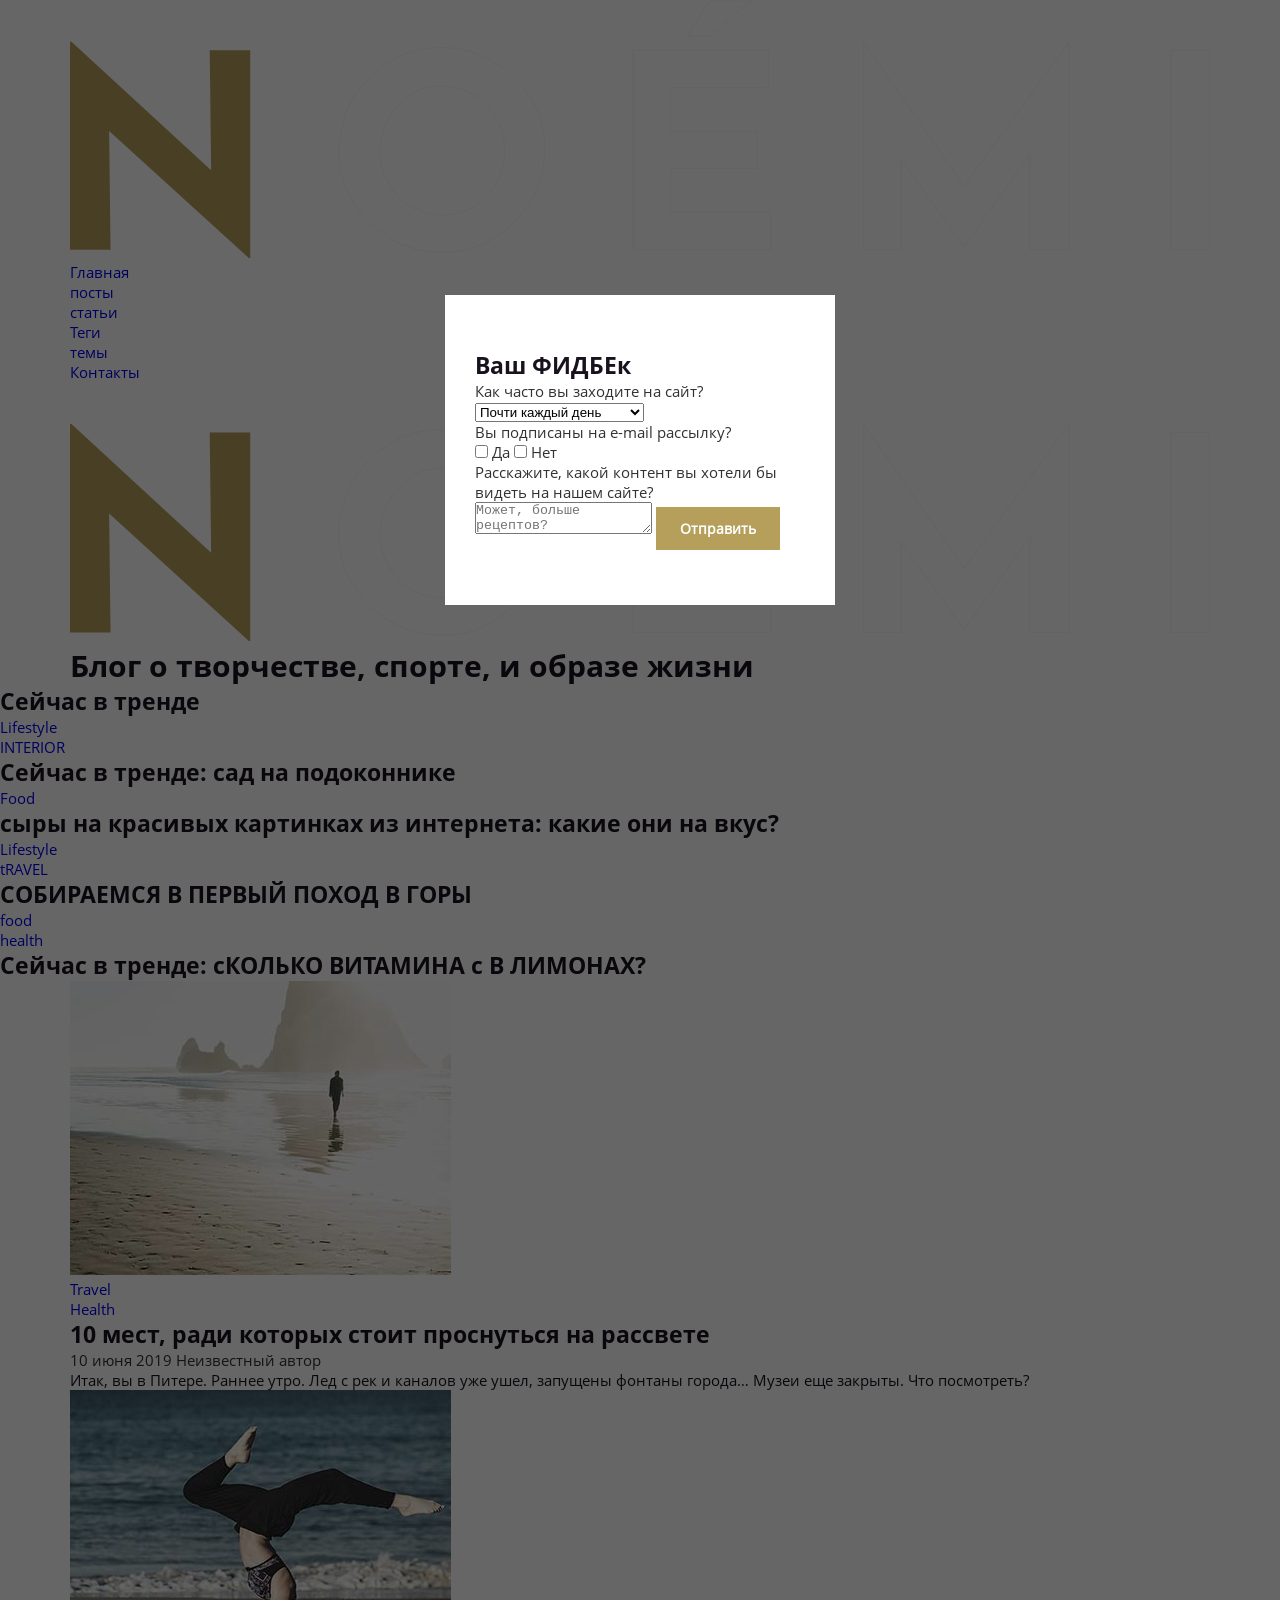
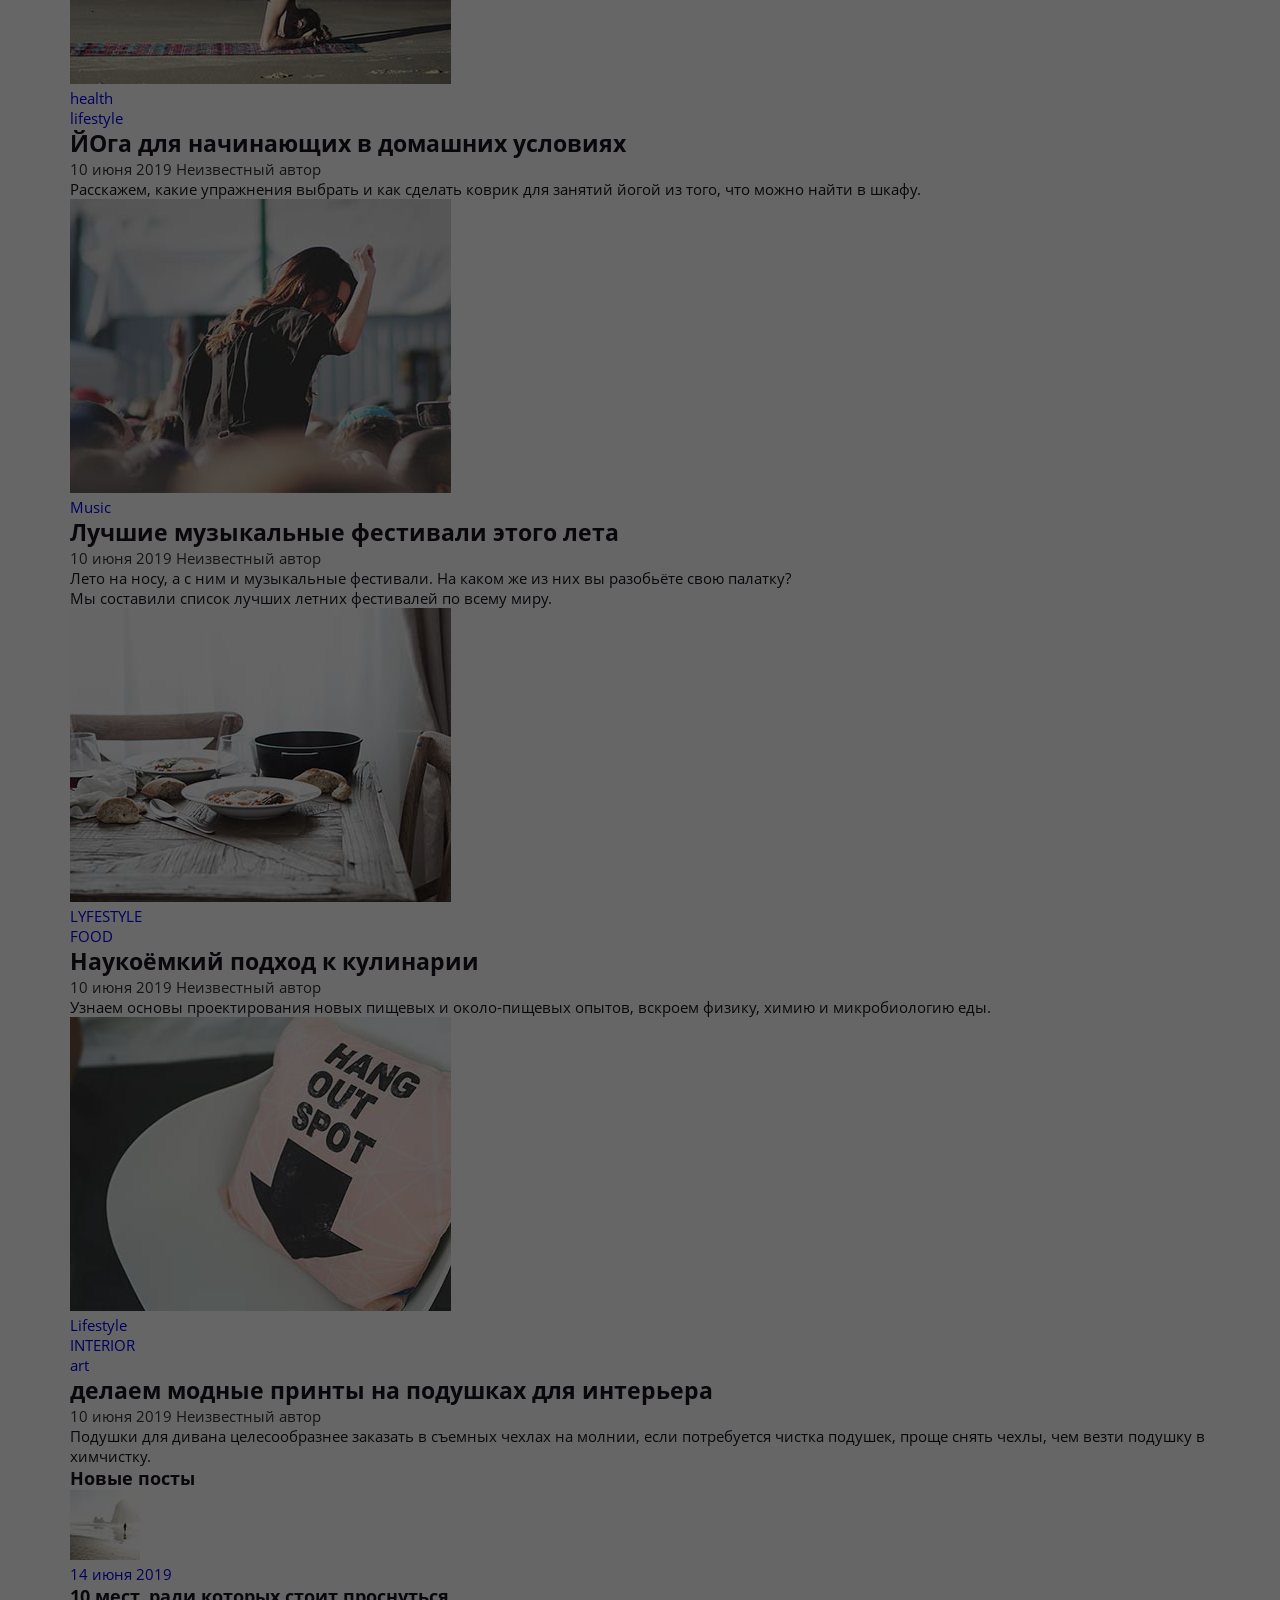
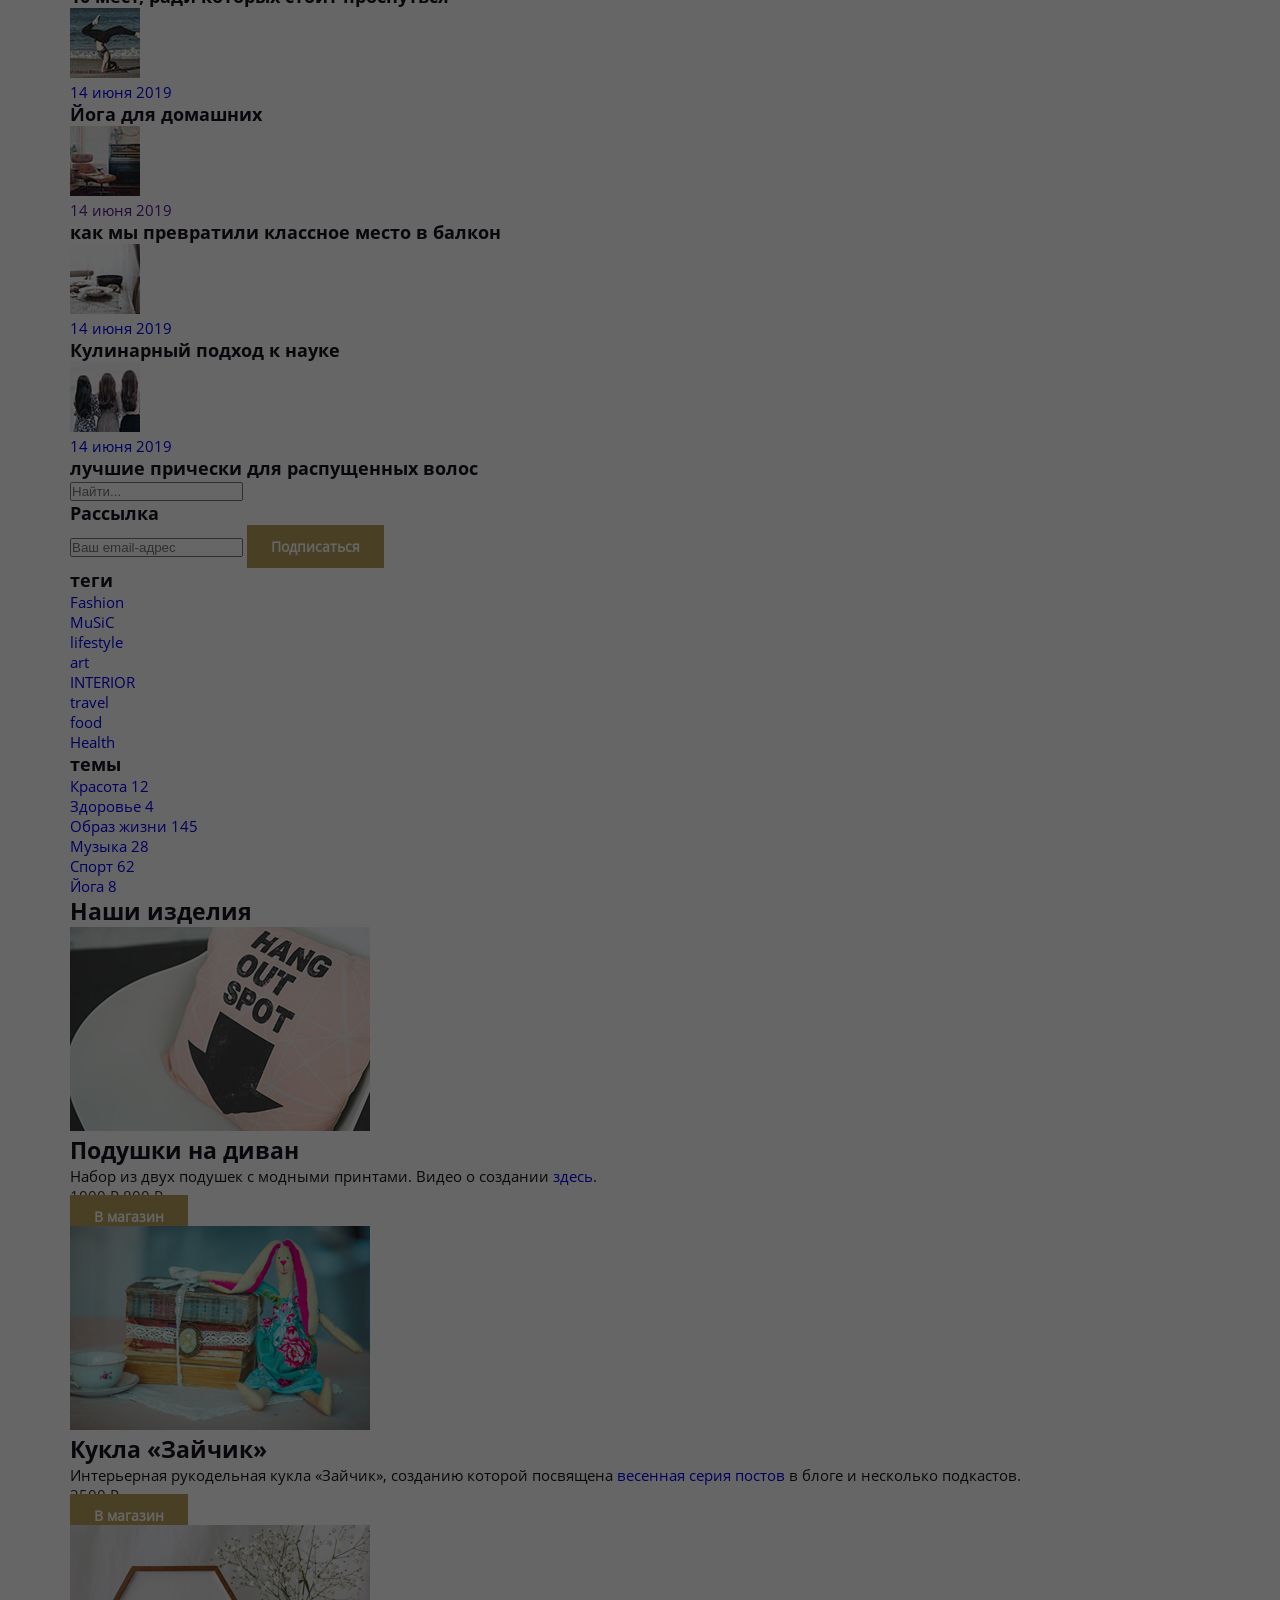
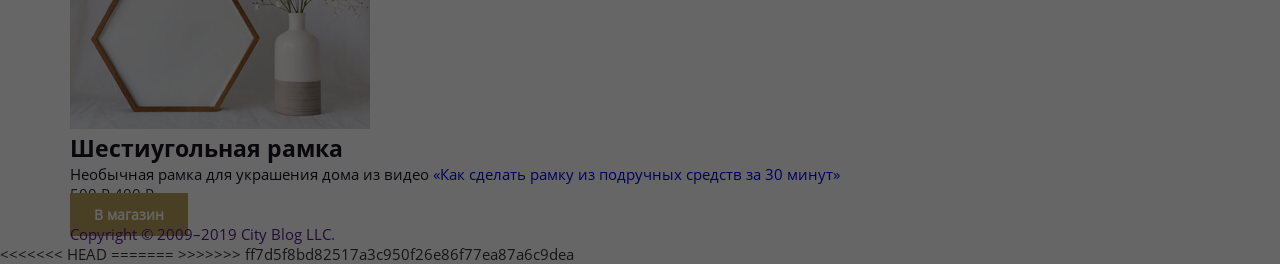
==== commit f80a479d: "Resolved merge conflicts" ====
--- a/index.html
+++ b/index.html
@@ -15,7 +15,7 @@
             <form class="pop-up__form">
                 <label class="pop-up__form_label">
                     <span>Как часто вы заходите на сайт?</span>
-                    <select class="pop-up__form_select" placeholder="Почти каждый день">
+                    <select class="pop-up__form_select">
                         <option>Почти каждый день</option>
                         <option>Раз в несколько дней</option>
                         <option>Раз в несколько недель</option>
@@ -39,7 +39,7 @@
                     <span>Расскажите, какой контент вы хотели бы видеть на нашем сайте?</span>
                     <textarea class="pop-up__form_label-textarea" placeholder="Может, больше рецептов?"></textarea>
                 </label>
-                <button class="pop-up__form_btn btn">Отправить    </button>
+                <button class="pop-up__form_btn btn">Отправить</button>
             </form>
         </div>
     </div>
@@ -106,61 +106,77 @@
         <div class="now-trending__cards-wrapper">
             <div class="now-trending__card trend1">
                 <div class="now-trending__card-offer-wrap">
-                    <div class="now-trending__card-offer-tag-wrap">
-                        <a href="#" class="now-trending__card-offer-tag tag">
-                            Lifestyle
-                        </a>
-                        <a href="#" class="now-trending__card-offer-tag tag">
-                            INTERIOR
-                        </a>
-                    </div>
-                    <a href="#" class="now-trending__card-offer-title">
-                        Сейчас в тренде: сад  на подоконнике
+                    <ul class="now-trending__card-offer-tag-wrap">
+                        <li>
+                            <a href="#" class="now-trending__card-offer-tag tag">
+                                Lifestyle
+                            </a></li>
+                        <li>
+                            <a href="#" class="now-trending__card-offer-tag tag">
+                                INTERIOR
+                            </a></li>
+                    </ul>
+                    <a href="#">
+                        <h2 class="now-trending__card-offer-title">
+                            Сейчас в тренде: сад  на подоконнике
+                        </h2>
                     </a>
                 </div>
             </div>
             
             <div class="now-trending__card trend2">
                 <div class="now-trending__card-offer-wrap">
-                    <div class="now-trending__card-offer-tag-wrap">
-                        <a href="#" class="now-trending__card-offer-tag tag">
+                    <ul class="now-trending__card-offer-tag-wrap">
+                        <li>
+                            <a href="#" class="now-trending__card-offer-tag tag">
                             Food
-                        </a>
-                    </div>
-                    <a href="#" class="now-trending__card-offer-title">
-                        сыры на красивых  картинках из интернета: какие они на вкус?
+                            </a>
+                        </li>
+                    </ul>
+                    <a href="#">
+                        <h2 class="now-trending__card-offer-title">
+                            сыры на красивых  картинках из интернета: какие они на вкус?
+                        </h2>
                     </a>
                 </div>
             </div>
 
             <div class="now-trending__card trend3">
                 <div class="now-trending__card-offer-wrap">
-                    <div class="now-trending__card-offer-tag-wrap">
-                        <a href="#" class="now-trending__card-offer-tag tag">
+                    <ul class="now-trending__card-offer-tag-wrap">
+                        <li><a href="#" class="now-trending__card-offer-tag tag">
                             Lifestyle
-                        </a>
-                        <a href="#" class="now-trending__card-offer-tag tag">
+                        </a></li>
+                        <li><a href="#" class="now-trending__card-offer-tag tag">
                             tRAVEL
-                        </a>
-                    </div>
-                    <a href="#" class="now-trending__card-offer-title">
-                        СОБИРАЕМСЯ В ПЕРВЫЙ ПОХОД В ГОРЫ
+                        </a></li>
+                    </ul>
+                    <a href="#">
+                        <h2 class="now-trending__card-offer-title">
+                            СОБИРАЕМСЯ В ПЕРВЫЙ ПОХОД В ГОРЫ
+                        </h2>
                     </a>
                 </div>
             </div>
 
             <div class="now-trending__card trend4">
                 <div class="now-trending__card-offer-wrap">
-                    <div class="now-trending__card-offer-tag-wrap">
-                        <a href="#" class="now-trending__card-offer-tag tag">
-                            food
-                        </a>
-                        <a href="#" class="now-trending__card-offer-tag tag">
-                            health
-                        </a>
-                    </div>
-                    <a href="#" class="now-trending__card-offer-title">
-                        Сейчас в тренде: сКОЛЬКО ВИТАМИНА c В ЛИМОНАХ?
+                    <ul class="now-trending__card-offer-tag-wrap">
+                        <li>
+                            <a href="#" class="now-trending__card-offer-tag tag">
+                                food
+                            </a>
+                        </li>
+                        <li>
+                            <a href="#" class="now-trending__card-offer-tag tag">
+                                health
+                            </a>
+                        </li>
+                    </ul>
+                    <a href="#">
+                        <h2 class="now-trending__card-offer-title">
+                            Сейчас в тренде: сКОЛЬКО ВИТАМИНА c В ЛИМОНАХ?
+                        </h2>
                     </a>
                 </div>
             </div>
@@ -175,17 +191,23 @@
                             <img src="./img/last-post1.jpg" alt="Человек идет по пляжу, на фоне две скалы">
                         </figure>
                         <div class="news-feed__main-news_offer-wrapper">
-                            <div class="news-feed__main-news_offer-tag-wrap">
-                                <a href="#" class="news-feed__main-news_offer-tag tag">
-                                    Travel
-                                </a>
-                                <a href="#" class="news-feed__main-news_offer-tag tag">
-                                    Health
-                                </a>
-                            </div>
-                            <a href="#" class="news-feed__main-news_offer-title">
-                                10 мест, ради которых стоит
-                                проснуться на рассвете
+                            <ul class="news-feed__main-news_offer-tag-wrap">
+                                <li>
+                                    <a href="#" class="news-feed__main-news_offer-tag tag">
+                                        Travel
+                                    </a>
+                                </li>
+                                <li>
+                                    <a href="#" class="news-feed__main-news_offer-tag tag">
+                                        Health
+                                    </a>
+                                </li>
+                            </ul>
+                            <a href="#">
+                                <h2 class="news-feed__main-news_offer-title">
+                                    10 мест, ради которых стоит
+                                    проснуться на рассвете
+                                </h2>
                             </a>
                             <div class="news-feed__main-news_offer-date-wrap">
                                 <span class="news-feed__main-news_offer-date">
@@ -206,17 +228,22 @@
                             <img src="./img/last-post2.jpg" alt="Девушка на пляже занимается йогой">
                         </figure>
                         <div class="news-feed__main-news_offer-wrapper">
-                            <div class="news-feed__main-news_offer-tag-wrap ">
-                                <a href="#" class="news-feed__main-news_offer-tag tag">
-                                    health     
-   
-                                </a>
-                                <a href="#" class="news-feed__main-news_offer-tag tag">
-                                    lifestyle
-                                </a>
-                            </div>
-                            <a href="#" class="news-feed__main-news_offer-title">
-                                ЙОга для начинающих в домашних условиях
+                            <ul class="news-feed__main-news_offer-tag-wrap ">
+                                <li>
+                                    <a href="#" class="news-feed__main-news_offer-tag tag">
+                                        health     
+                                    </a>
+                                </li>
+                                <li>
+                                    <a href="#" class="news-feed__main-news_offer-tag tag">
+                                        lifestyle
+                                    </a>
+                                </li>
+                            </ul>
+                            <a href="#">
+                                <h2 class="news-feed__main-news_offer-title">
+                                    ЙОга для начинающих в домашних условиях
+                                </h2>
                             </a>
                             <div class="news-feed__main-news_offer-date-wrap">
                                 <span class="news-feed__main-news_offer-date">
@@ -237,13 +264,17 @@
                             <img src="./img/last-post3.jpg" alt="Девушка на тусе">
                         </figure>
                         <div class="news-feed__main-news_offer-wrapper">
-                            <div class="news-feed__main-news_offer-tag-wrap">
-                                <a href="#" class="news-feed__main-news_offer-tag tag">
-                                    Music
-                                </a>
-                            </div>
-                            <a href="#" class="news-feed__main-news_offer-title">
-                                Лучшие музыкальные фестивали этого лета
+                            <ul class="news-feed__main-news_offer-tag-wrap">
+                                <li>
+                                    <a href="#" class="news-feed__main-news_offer-tag tag">
+                                        Music
+                                    </a>
+                                </li>
+                            </ul>
+                            <a href="#">
+                                <h2 class="news-feed__main-news_offer-title">
+                                    Лучшие музыкальные фестивали этого лета
+                                </h2>
                             </a>
                             <div class="news-feed__main-news_offer-date-wrap">
                                 <span class="news-feed__main-news_offer-date">
@@ -269,16 +300,22 @@
                             <img src="./img/last-post4.jpg" alt="Обеденный стол">
                         </figure>
                         <div class="news-feed__main-news_offer-wrapper">
-                            <div class="news-feed__main-news_offer-tag-wrap">
-                                <a href="#" class="news-feed__main-news_offer-tag tag">
-                                    LYFESTYLE
-                                </a>
-                                <a href="#" class="news-feed__main-news_offer-tag tag">
-                                    FOOD
-                                </a>
-                            </div>
-                            <a href="#" class="news-feed__main-news_offer-title">
-                                Наукоёмкий подход к кулинарии
+                            <ul class="news-feed__main-news_offer-tag-wrap">
+                                <li>
+                                    <a href="#" class="news-feed__main-news_offer-tag tag">
+                                        LYFESTYLE
+                                    </a>
+                                </li>
+                                <li>
+                                    <a href="#" class="news-feed__main-news_offer-tag tag">
+                                        FOOD
+                                    </a>
+                                </li>
+                            </ul>
+                            <a href="#">
+                                <h2 class="news-feed__main-news_offer-title">
+                                    Наукоёмкий подход к кулинарии
+                                </h2>
                             </a>
                             <div class="news-feed__main-news_offer-date-wrap">
                                 <span class="news-feed__main-news_offer-date">
@@ -299,19 +336,27 @@
                             <img src="./img/last-post5.jpg" alt="Подушка на кресле с надписью 'Hang Out Spot'">
                         </figure>
                         <div class="news-feed__main-news_offer-wrapper">
-                            <div class="news-feed__main-news_offer-tag-wrap">
-                                <a href="#" class="news-feed__main-news_offer-tag tag">
-                                    Lifestyle
-                                </a>
-                                <a href="#" class="news-feed__main-news_offer-tag tag">
-                                    INTERIOR
-                                </a>
-                                <a href="#" class="news-feed__main-news_offer-tag tag">
-                                    art
-                                </a>
-                            </div>
-                            <a href="#" class="news-feed__main-news_offer-title">
-                                делаем модные принты на подушках для интерьера 
+                            <ul class="news-feed__main-news_offer-tag-wrap">
+                                <li>
+                                    <a href="#" class="news-feed__main-news_offer-tag tag">
+                                        Lifestyle
+                                    </a>
+                                </li>
+                                <li>
+                                    <a href="#" class="news-feed__main-news_offer-tag tag">
+                                        INTERIOR
+                                    </a>
+                                </li>
+                                <li>
+                                    <a href="#" class="news-feed__main-news_offer-tag tag">
+                                        art
+                                    </a>
+                                </li>
+                            </ul>
+                            <a href="#">
+                                <h2 class="news-feed__main-news_offer-title">
+                                    делаем модные принты на подушках для интерьера 
+                                </h2>
                             </a>
                             <div class="news-feed__main-news_offer-date-wrap">
                                 <span class="news-feed__main-news_offer-date">
@@ -407,7 +452,7 @@
                         <form class="news-feed__info-post_new-post-form">
                             <input type="search" class="news-feed__info-post_new-post-input" placeholder="Найти...">
                               <span class="visually-hidden">найти</span>
-                            <button class="news-feed__info-post_new-post-btn"></button>
+                            <button type="button" class="news-feed__info-post_new-post-btn"></button>
                         </form>
                     </section>
                     <section class="news-feed__info-post_new-post-section-wrap">
@@ -431,42 +476,42 @@
                         </h3>
                         <ul class="news-feed__info-post_tag-wrapper">
                             <li>
-                                <a href="#" class="news-feed__info-post_tag tag">
+                                <a href="#" class="news-feed__info-post_tag">
                                     Fashion
                                 </a>
                             </li>
                             <li>
-                                <a href="#" class="news-feed__info-post_tag tag">
+                                <a href="#" class="news-feed__info-post_tag">
                                     MuSiC
                                 </a>
                             </li>
                             <li>
-                                <a href="#" class="news-feed__info-post_tag tag">
+                                <a href="#" class="news-feed__info-post_tag">
                                     lifestyle
                                 </a>
                             </li>
                             <li>
-                                <a href="#" class="news-feed__info-post_tag tag">
+                                <a href="#" class="news-feed__info-post_tag">
                                     art
                                 </a>
                             </li>
                             <li>
-                                <a href="#" class="news-feed__info-post_tag tag">
+                                <a href="#" class="news-feed__info-post_tag">
                                     INTERIOR
                                 </a>
                             </li>
                             <li>
-                                <a href="#" class="news-feed__info-post_tag tag">
+                                <a href="#" class="news-feed__info-post_tag">
                                     travel
                                 </a>
                             </li>
                             <li>
-                                <a href="#" class="news-feed__info-post_tag tag">
+                                <a href="#" class="news-feed__info-post_tag">
                                     food
                                 </a>
                             </li>
                             <li>
-                                <a href="#" class="news-feed__info-post_tag tag">
+                                <a href="#" class="news-feed__info-post_tag">
                                     Health
                                 </a>
                             </li>
@@ -644,19 +689,23 @@
     </section>
     <footer class="footer">
         <div class="container">
-            <adress class="footer__icon-link-wrapper">
+            <div class="footer__icon-link-wrapper">
               <ul>
                 <li><a href="#" class="footer__icon-link001" rel="nofollow noopener noreferrer" target="_blank"></a></li>
                 <li><a href="#" class="footer__icon-link002" rel="nofollow noopener noreferrer" target="_blank"></a></li>
                 <li><a href="#" class="footer__icon-link003" rel="nofollow noopener noreferrer" target="_blank"></a></li>
               </ul>
-            </adress>
+            </div>
             <div class="footer__link-wrap">
                 <a href="" class="footer__link">Copyright © 2009–2019 City Blog LLC.
                 </a></div>
         </div>
     </footer>
 
+<<<<<<< HEAD
     <script src="js/main.js"></script>
+=======
+    <script src="/js/main.js"></script>
+>>>>>>> ff7d5f8bd82517a3c950f26e86f77ea87a6c9dea
 </body>
 </html>
--- a/css/style.css
+++ b/css/style.css
@@ -108,8 +108,22 @@
     padding: 55px 30px;
     width: 390px;
 }
+<<<<<<< HEAD
 .pop-up-close::before {
+=======
+/* .pop-up__wrapper-form::before {
+>>>>>>> ff7d5f8bd82517a3c950f26e86f77ea87a6c9dea
     content: "";
+    position: absolute;
+    top: -28px;
+    right: 0;
+    background-image: url("../svg/form-x.svg");
+    background-repeat: no-repeat;
+    width: 18px;
+    height: 18px;
+    cursor: pointer;
+} */
+.pop-up-close {
     position: absolute;
     top: -28px;
     right: 0;
@@ -189,6 +203,7 @@
     background-color: rgba(244, 247, 246, 1);
     padding: 18px 14px 18px 18px;
     border: 2px solid transparent;
+    resize: none;
 }
 .pop-up__form_label-textarea:focus {
     transition: all 0s ease;
@@ -262,7 +277,8 @@
 .now-trending__cards-wrapper {
     display: flex;
     align-items: center;
-    justify-content: space-between;
+    justify-content: center;
+    gap: 4px;
 }
 .trend1 {
     background-image: linear-gradient( transparent, rgba(0,0,0,0.6) 0), url(../img/trend1.jpg);
@@ -390,7 +406,7 @@
 .news-feed__main-news_offer-text {
     font-size: 15px;
     line-height: 22px;
-    font-weight: 700;
+    font-weight: 400;
 }
 .news-feed__main-news_offer-text-wrap:first-child {
     margin-bottom: 15px;
@@ -469,6 +485,13 @@
     padding: 18px 0 18px 18px;
     border: none;
     background: #f4f7f6;
+    outline: none;
+    box-shadow: none;
+}
+.news-feed__info-post_new-post-input:focus, .news-feed__info-post_mailing-input:focus {
+    outline: 1px solid #b59f5b;
+    outline-offset: -1px;
+    transition: all 0s ease 0s;
 }
 .news-feed__info-post_new-post-btn {
     background-color: #b59f5b;
@@ -490,6 +513,8 @@
     background: #f4f7f6;
     box-sizing: border-box;
     margin-bottom: 18px;
+    outline: none;
+    box-shadow: none;
 }
 .news-feed__info-post_mailing-btn {
     width: 100%;
@@ -506,6 +531,7 @@
     padding: 0 12px;
     color: #0f0d0e;
     text-transform: uppercase;
+    text-decoration: none;
     font-size: 12px;
     font-weight: 700;
     height: 30px;
@@ -514,6 +540,7 @@
     align-items: center;
     justify-content: center;
 }
+
 .news-feed__info-post_tag:hover {
     border: 3px solid #b59f5b;
 }
@@ -549,7 +576,6 @@
 }
 .our-products__cards-wrapper {
     display: flex;
-    align-items: start;
     justify-content: space-between;
 }
 .our-products__card {
@@ -560,8 +586,6 @@
     display: flex;
     justify-content: center;
     margin-top: 172px;
-    width: 350px;
-    height: 270px;
 }
 .our-products__card-offer {
     z-index: 5;
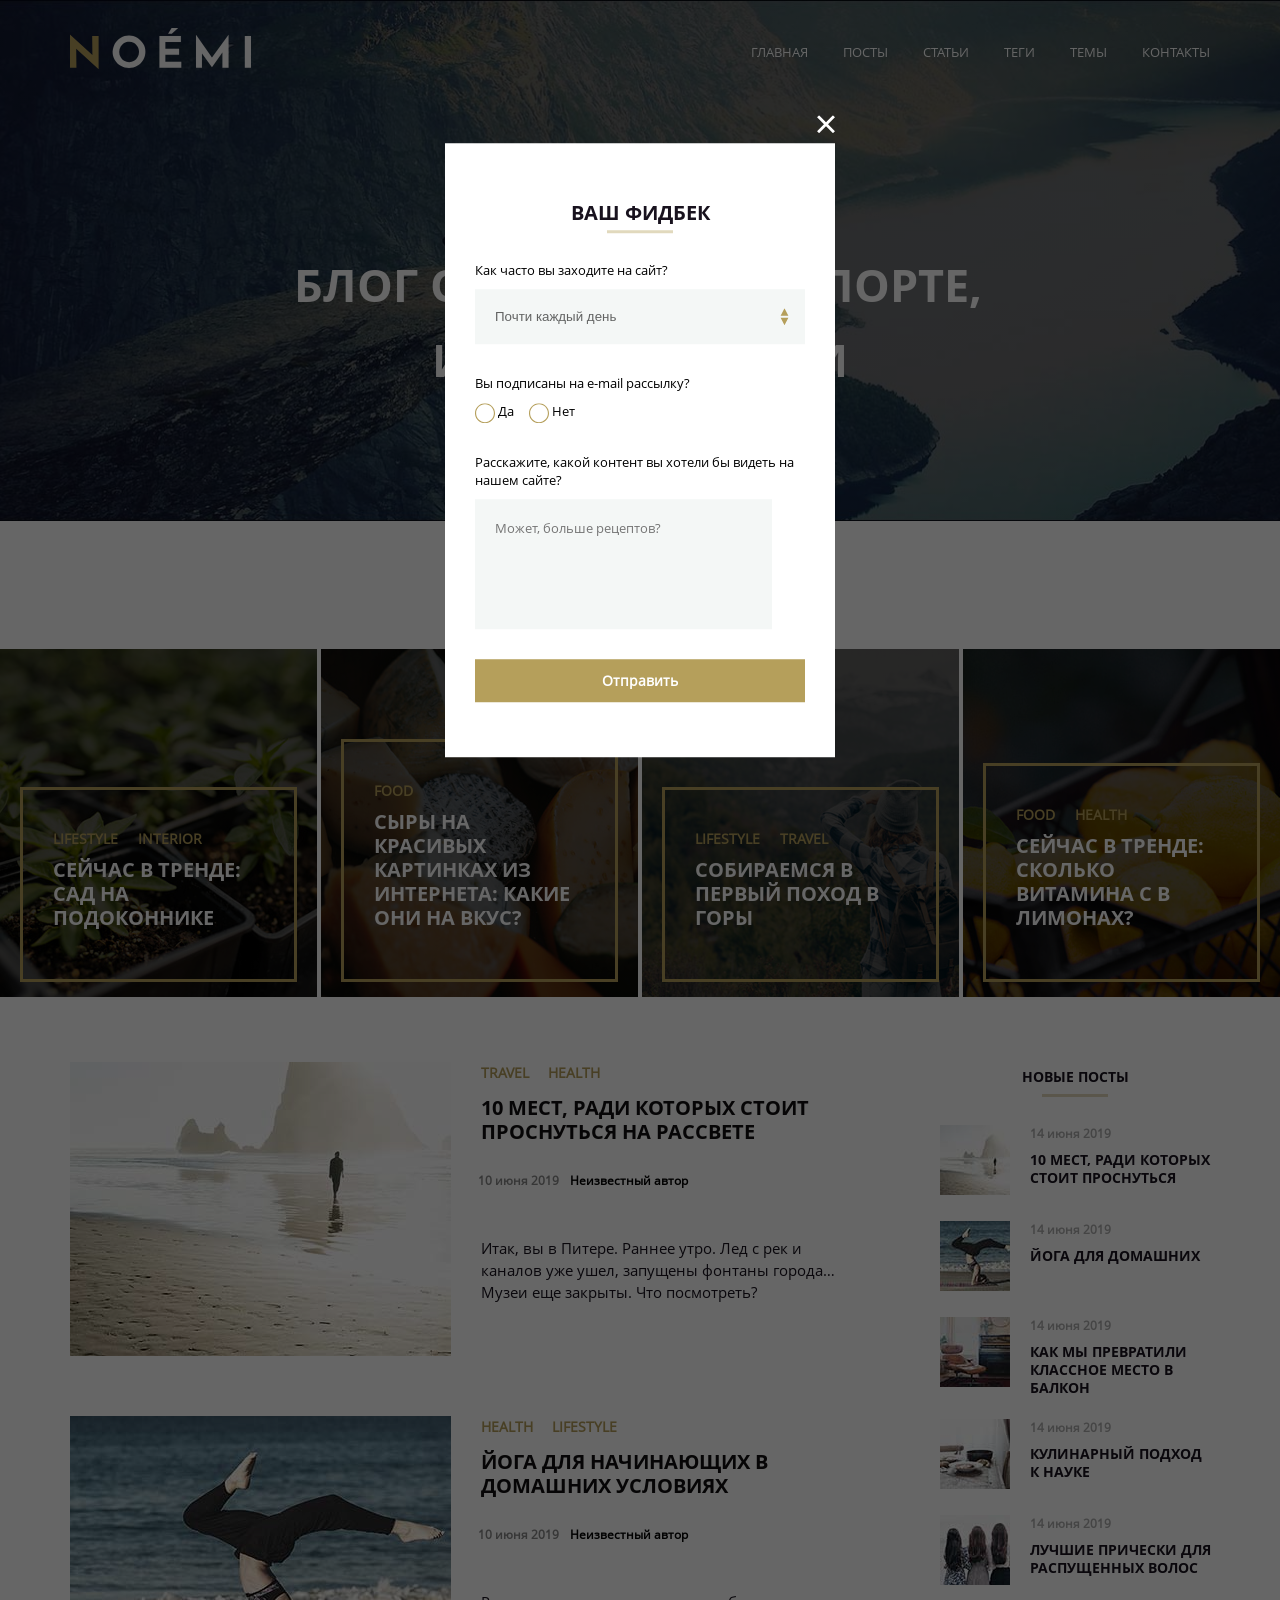
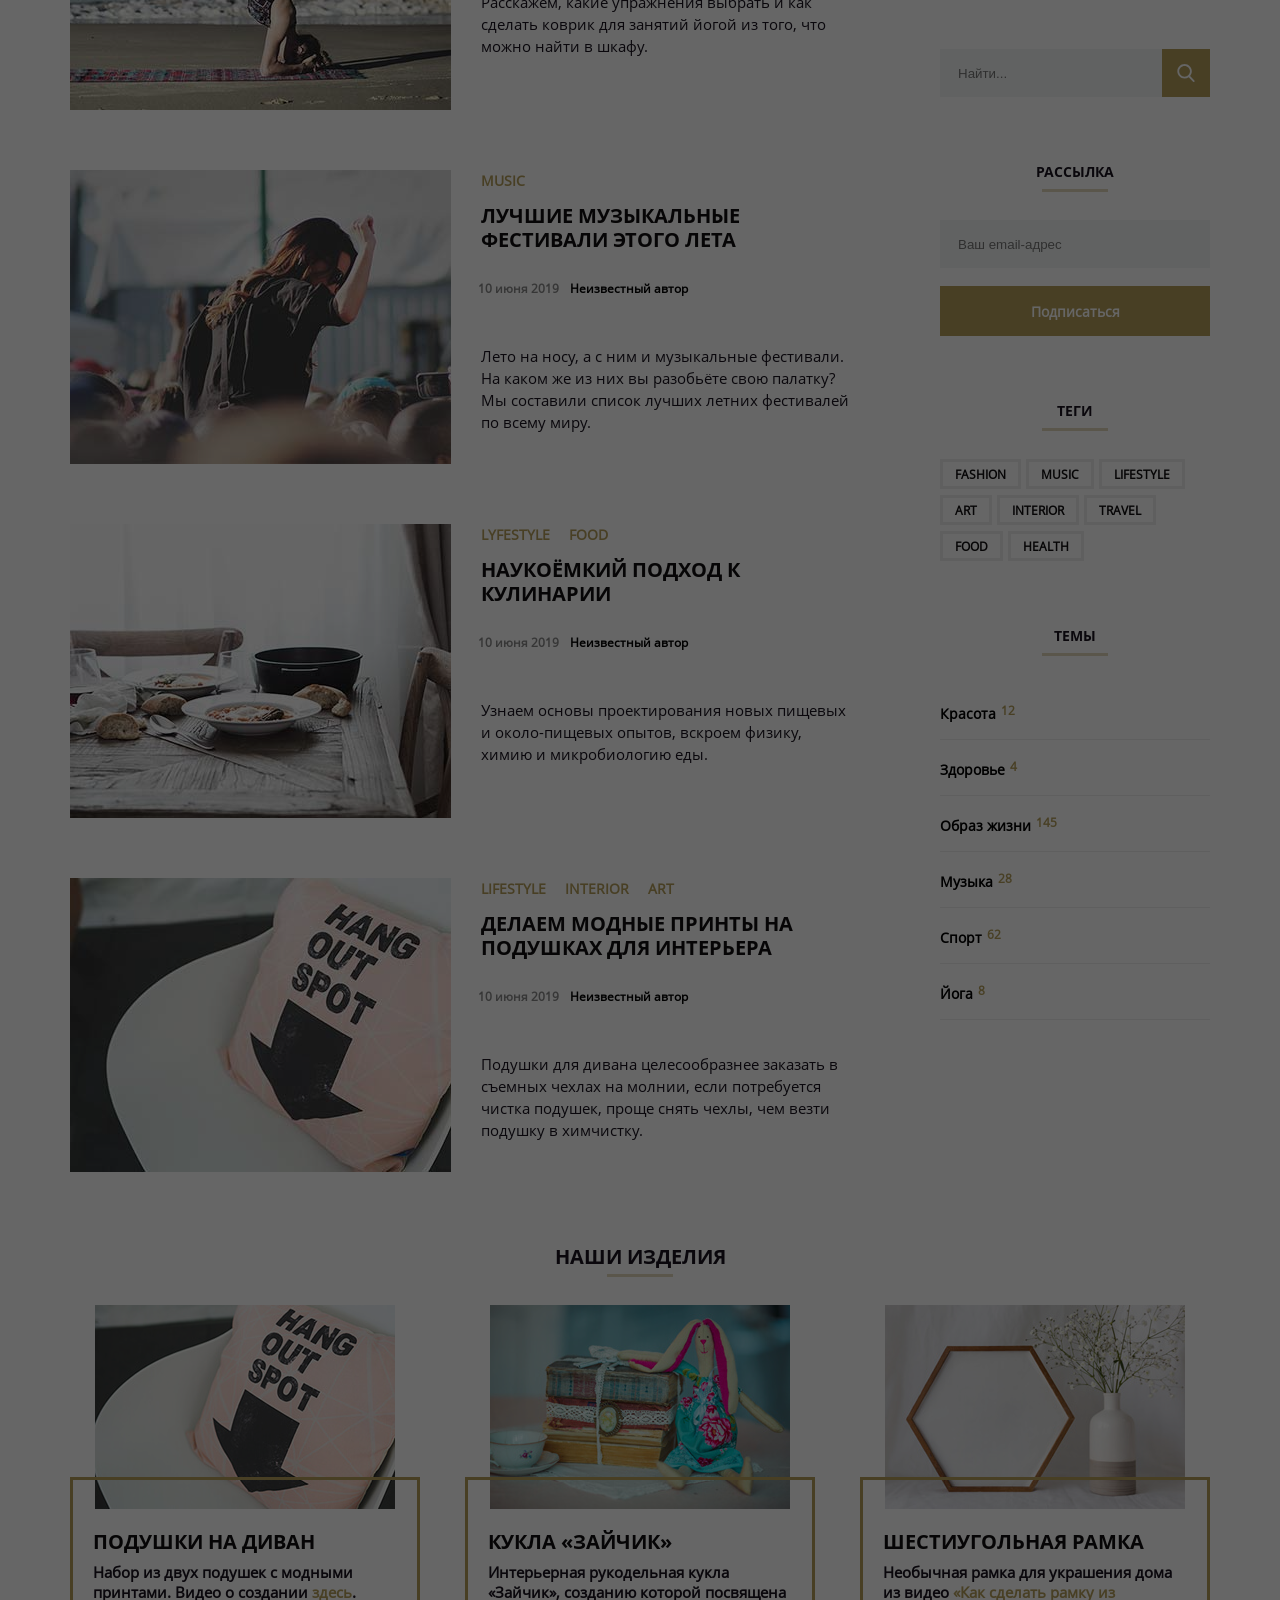
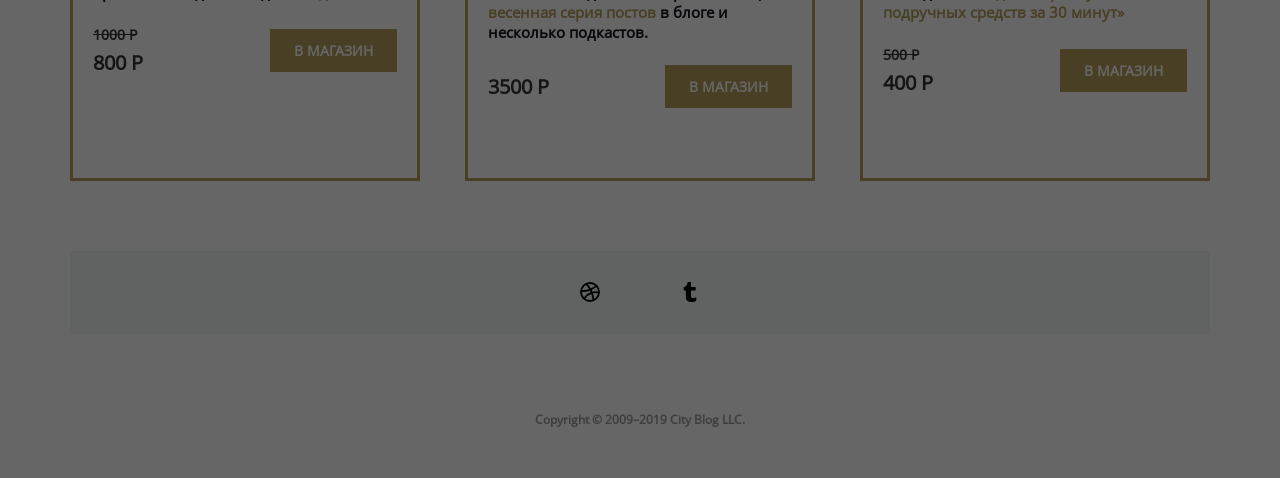
==== commit 7fe47cb4: "Исправил изменения" ====
--- a/index.html
+++ b/index.html
@@ -5,7 +5,7 @@
     <meta name="viewport" content="width=device-width, initial-scale=1.0">
     <title>Noemi</title>
     <!-- CSS -->
-    <link rel="stylesheet" href="./css/style.css">
+    <link rel="stylesheet" href="css/style.css">
 </head>
 <body>
     <div class="pop-up">
@@ -48,7 +48,7 @@
             <div class="header-flex">
                 <div class="header__logo-wrapper">
                     <a href="#">
-                        <img src="./svg/noemi-logo.svg" alt="Logo" class="header__logo-img">
+                        <img src="svg/noemi-logo.svg" alt="Logo" class="header__logo-img">
                     </a>
                 </div>
                 <nav class="header__menu">
@@ -93,7 +93,7 @@
             </div>
             <div class="header__logo-mobile-wrapper">
                 <a href="#">
-                    <img src="./svg/noemi-logo.svg" alt="Logo" class="header__logo-img">
+                    <img src="svg/noemi-logo.svg" alt="Logo" class="header__logo-img">
                 </a>
             </div>
             <h1 class="main__title">
@@ -188,7 +188,7 @@
                 <main class="news-feed__main-news-wrapper">
                     <article class="news-feed__main-news">
                         <figure class="news-feed__main-news_img-wrapper">
-                            <img src="./img/last-post1.jpg" alt="Человек идет по пляжу, на фоне две скалы">
+                            <img src="img/last-post1.jpg" alt="Человек идет по пляжу, на фоне две скалы">
                         </figure>
                         <div class="news-feed__main-news_offer-wrapper">
                             <ul class="news-feed__main-news_offer-tag-wrap">
@@ -225,7 +225,7 @@
 
                     <article class="news-feed__main-news">
                         <figure class="news-feed__main-news_img-wrapper">
-                            <img src="./img/last-post2.jpg" alt="Девушка на пляже занимается йогой">
+                            <img src="img/last-post2.jpg" alt="Девушка на пляже занимается йогой">
                         </figure>
                         <div class="news-feed__main-news_offer-wrapper">
                             <ul class="news-feed__main-news_offer-tag-wrap ">
@@ -261,7 +261,7 @@
 
                     <article class="news-feed__main-news">
                         <figure class="news-feed__main-news_img-wrapper">
-                            <img src="./img/last-post3.jpg" alt="Девушка на тусе">
+                            <img src="img/last-post3.jpg" alt="Девушка на тусе">
                         </figure>
                         <div class="news-feed__main-news_offer-wrapper">
                             <ul class="news-feed__main-news_offer-tag-wrap">
@@ -297,7 +297,7 @@
 
                     <article class="news-feed__main-news">
                         <figure class="news-feed__main-news_img-wrapper">
-                            <img src="./img/last-post4.jpg" alt="Обеденный стол">
+                            <img src="img/last-post4.jpg" alt="Обеденный стол">
                         </figure>
                         <div class="news-feed__main-news_offer-wrapper">
                             <ul class="news-feed__main-news_offer-tag-wrap">
@@ -333,7 +333,7 @@
 
                     <article class="news-feed__main-news">
                         <figure class="news-feed__main-news_img-wrapper">
-                            <img src="./img/last-post5.jpg" alt="Подушка на кресле с надписью 'Hang Out Spot'">
+                            <img src="img/last-post5.jpg" alt="Подушка на кресле с надписью 'Hang Out Spot'">
                         </figure>
                         <div class="news-feed__main-news_offer-wrapper">
                             <ul class="news-feed__main-news_offer-tag-wrap">
@@ -380,7 +380,7 @@
                         <article class="news-feed__info-post_new-post-wrapper">
                             <a href="#" class="news-feed__info-post_new-post">
                                 <figure>
-                                    <img src="./img/2.jpg" alt="Человек идет по пляжу, на фоне две скалы" class="news-feed__info-post_new-post-img">
+                                    <img src="img/2.jpg" alt="Человек идет по пляжу, на фоне две скалы" class="news-feed__info-post_new-post-img">
                                 </figure>
                                 <div class="news-feed__info-post_new-post-offer">
                                     <span class="news-feed__info-post_new-post-offer-date">
@@ -395,7 +395,7 @@
 
                             <a href="#" class="news-feed__info-post_new-post">
                                 <figure>
-                                    <img src="./img/151.jpg" alt="Девушка на пляже занимается йогой" class="news-feed__info-post_new-post-img">
+                                    <img src="img/151.jpg" alt="Девушка на пляже занимается йогой" class="news-feed__info-post_new-post-img">
                                 </figure>
                                 <div class="news-feed__info-post_new-post-offer">
                                     <span class="news-feed__info-post_new-post-offer-date">
@@ -409,7 +409,7 @@
 
                             <a href="" class="news-feed__info-post_new-post">
                                 <figure>
-                                    <img src="./img/45.jpg" alt="Стул, ковер, пианино" class="news-feed__info-post_new-post-img">
+                                    <img src="img/45.jpg" alt="Стул, ковер, пианино" class="news-feed__info-post_new-post-img">
                                 </figure>
                                 <div class="news-feed__info-post_new-post-offer">
                                     <span class="news-feed__info-post_new-post-offer-date">
@@ -423,7 +423,7 @@
 
                             <a href="#" class="news-feed__info-post_new-post">
                                 <figure>
-                                    <img src="./img/501.jpg" alt="Обеденый стол" class="news-feed__info-post_new-post-img">
+                                    <img src="img/501.jpg" alt="Обеденый стол" class="news-feed__info-post_new-post-img">
                                 </figure>
                                 <div class="news-feed__info-post_new-post-offer">
                                     <span class="news-feed__info-post_new-post-offer-date">
@@ -437,7 +437,7 @@
 
                             <a href="#" class="news-feed__info-post_new-post">
                                 <figure>
-                                    <img src="./img/7.jpg" alt="Три девушки стоят спиной, с длиными волосами" class="news-feed__info-post_new-post-img">
+                                    <img src="img/7.jpg" alt="Три девушки стоят спиной, с длиными волосами" class="news-feed__info-post_new-post-img">
                                 </figure>
                                 <div class="news-feed__info-post_new-post-offer">
                                     <span class="news-feed__info-post_new-post-offer-date">
@@ -591,7 +591,7 @@
                         <source 
                             srcset="./img/shop-item-mobile1.jpg"
                             media="(min-width: 0px)">
-                        <img src="./img/shop-item-desk1.jpg" alt="">
+                        <img src="img/shop-item-desk1.jpg" alt="">
                     </picture>
                     <div class="our-products__card-offer">
                         <h2 class="our-products__card_title">
@@ -627,7 +627,7 @@
                         <source 
                             srcset="./img/shop-item-mobile2.jpg"
                             media="(min-width: 0px)">
-                        <img src="./img/shop-item-desk2.jpg" alt="">
+                        <img src="img/shop-item-desk2.jpg" alt="">
                     </picture>
                     <div class="our-products__card-offer">
                         <h2 class="our-products__card_title">
@@ -660,7 +660,7 @@
                         <source 
                             srcset="./img/shop-item-mobile3.jpg"
                             media="(min-width: 0px)">
-                        <img src="./img/shop-item-desk3.jpg" alt="">
+                        <img src="img/shop-item-desk3.jpg" alt="">
                     </picture>
                     <div class="our-products__card-offer">
                         <h2 class="our-products__card_title">
@@ -702,10 +702,6 @@
         </div>
     </footer>
 
-<<<<<<< HEAD
     <script src="js/main.js"></script>
-=======
-    <script src="/js/main.js"></script>
->>>>>>> ff7d5f8bd82517a3c950f26e86f77ea87a6c9dea
 </body>
 </html>
--- a/css/style.css
+++ b/css/style.css
@@ -108,11 +108,7 @@
     padding: 55px 30px;
     width: 390px;
 }
-<<<<<<< HEAD
-.pop-up-close::before {
-=======
-/* .pop-up__wrapper-form::before {
->>>>>>> ff7d5f8bd82517a3c950f26e86f77ea87a6c9dea
+/*.pop-up-close::before {
     content: "";
     position: absolute;
     top: -28px;
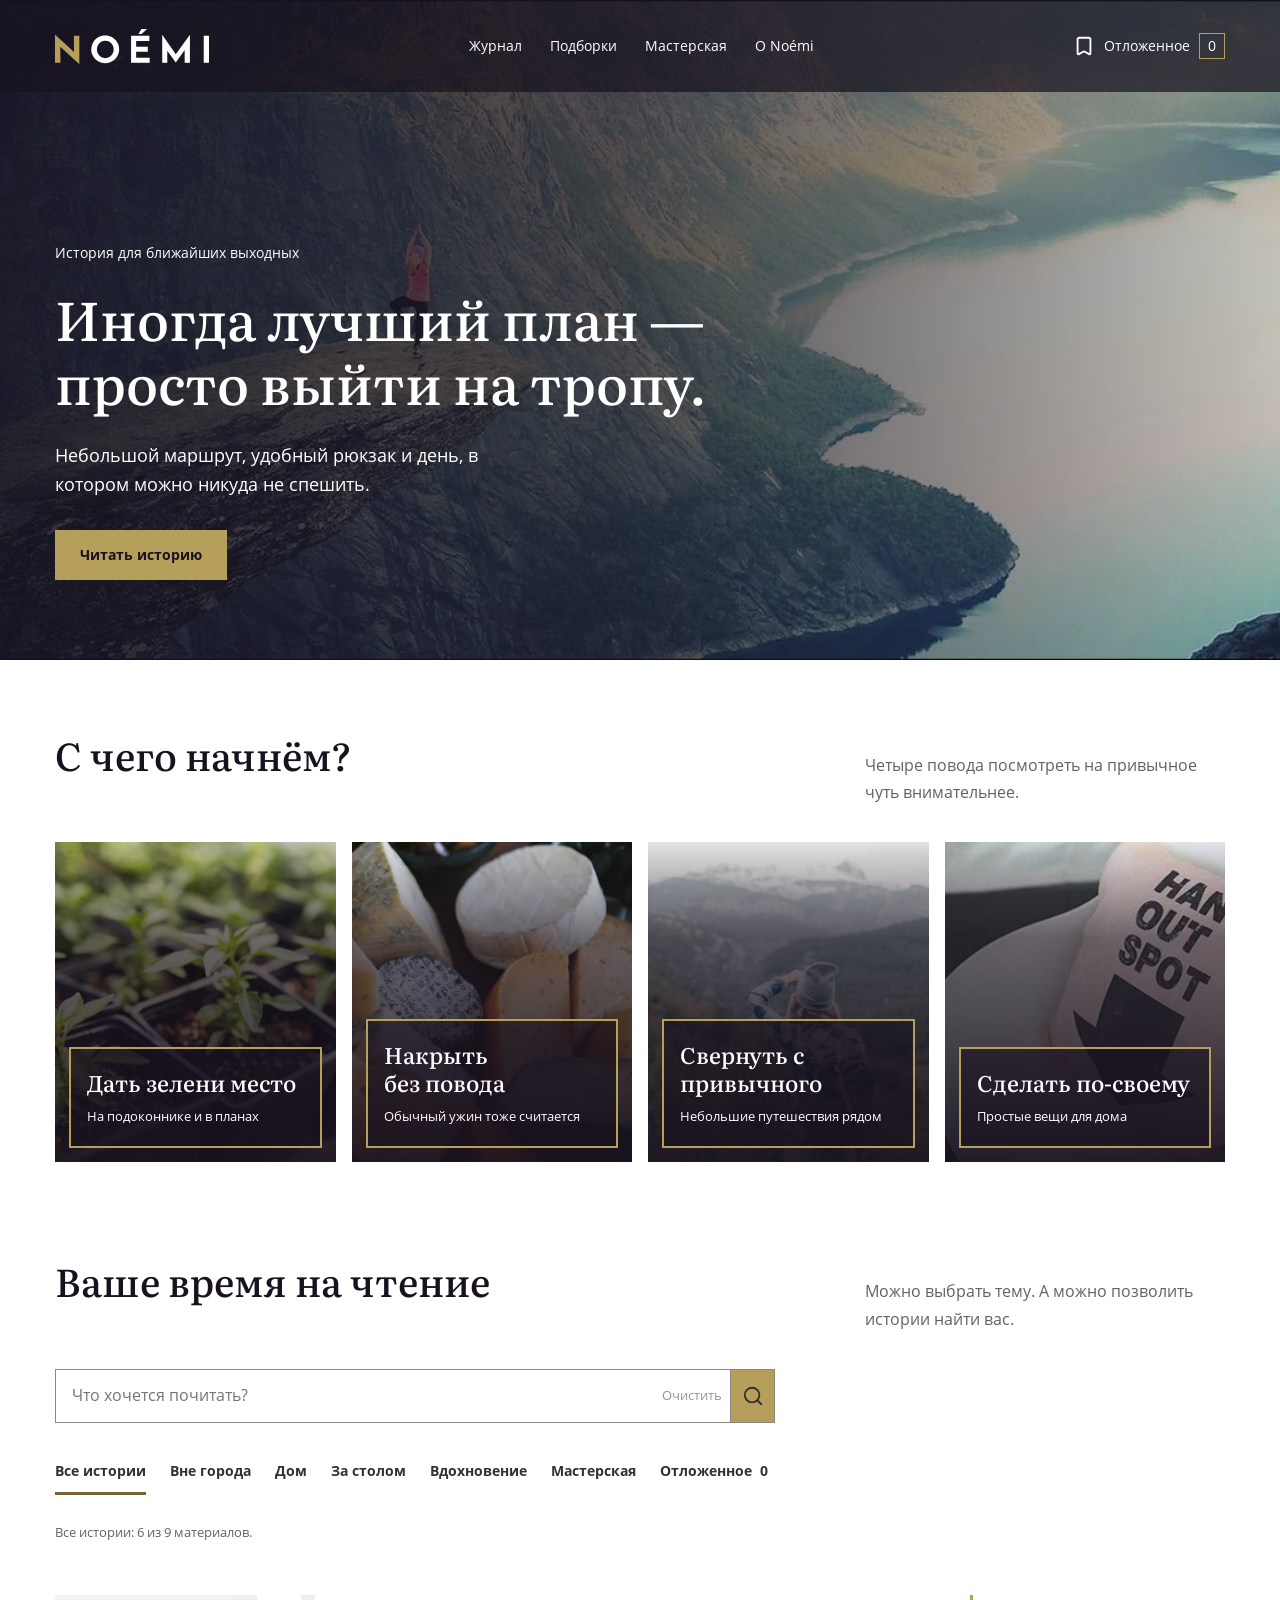
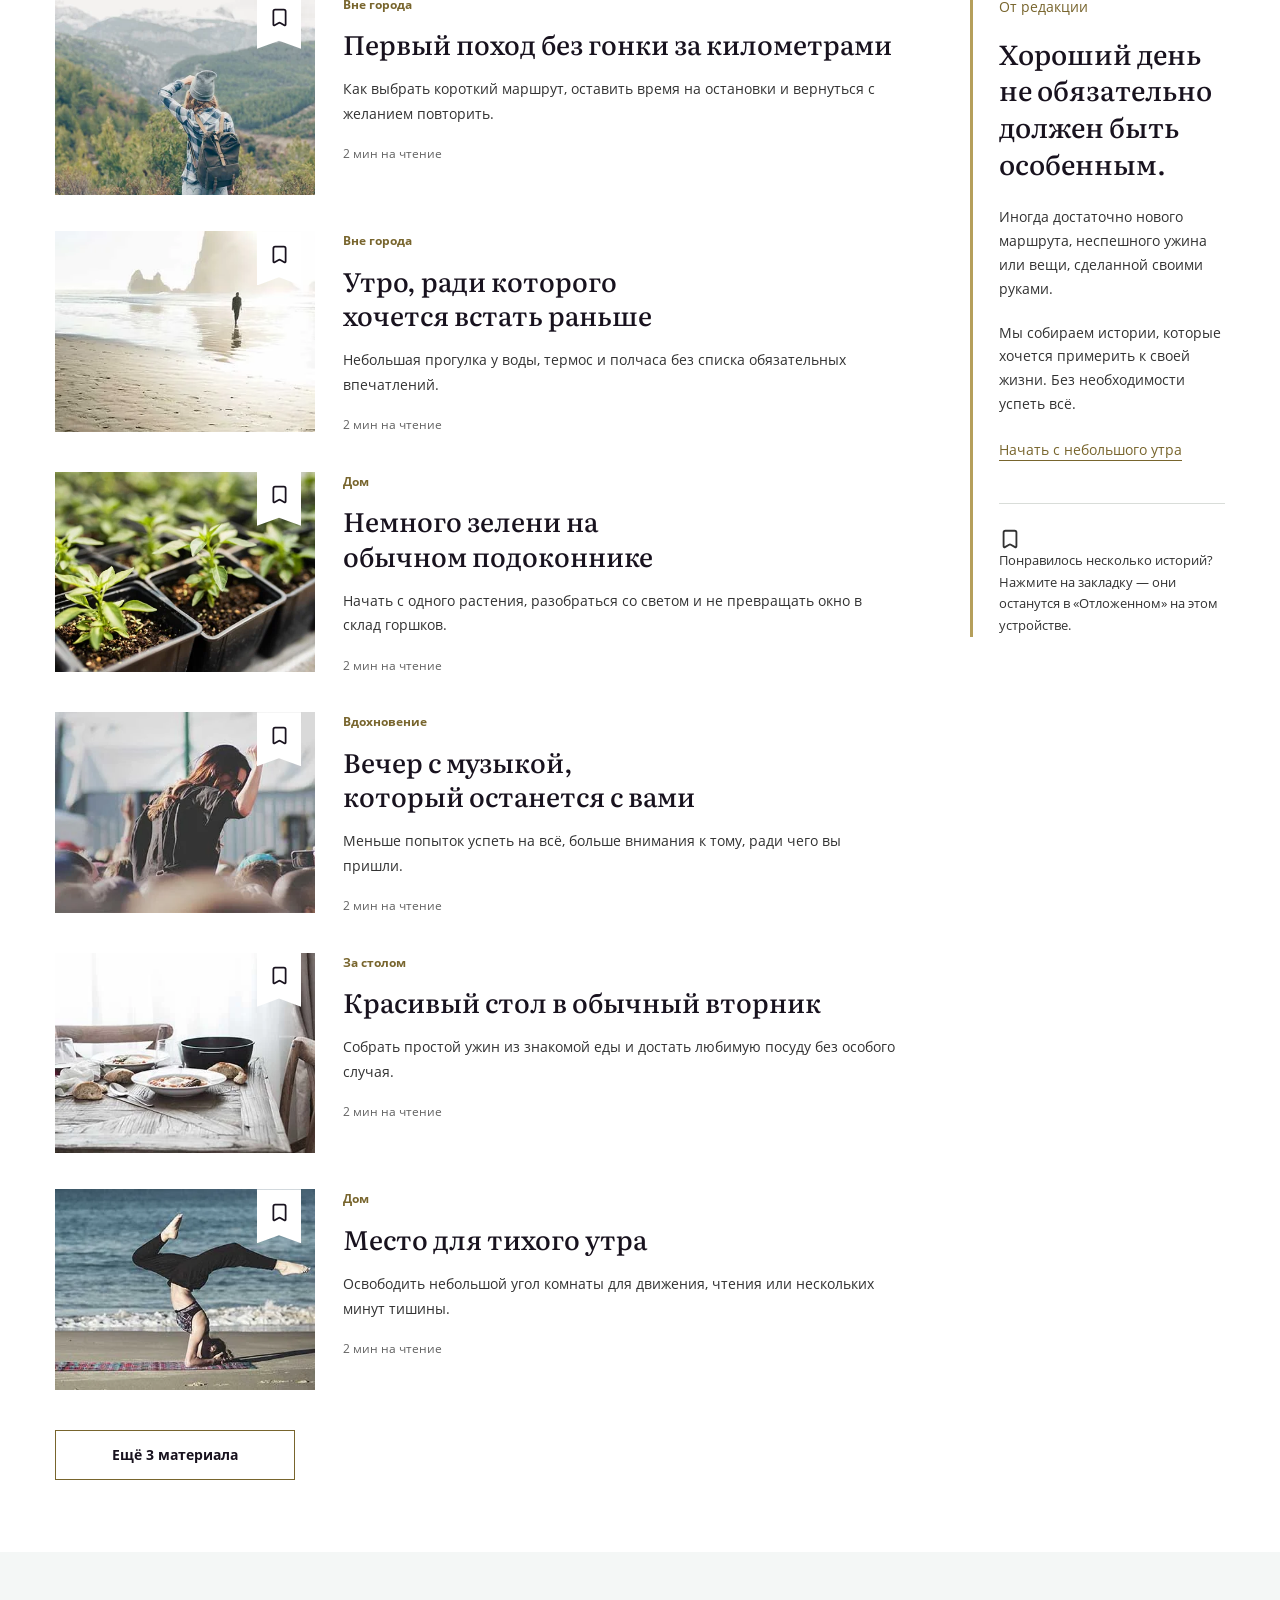
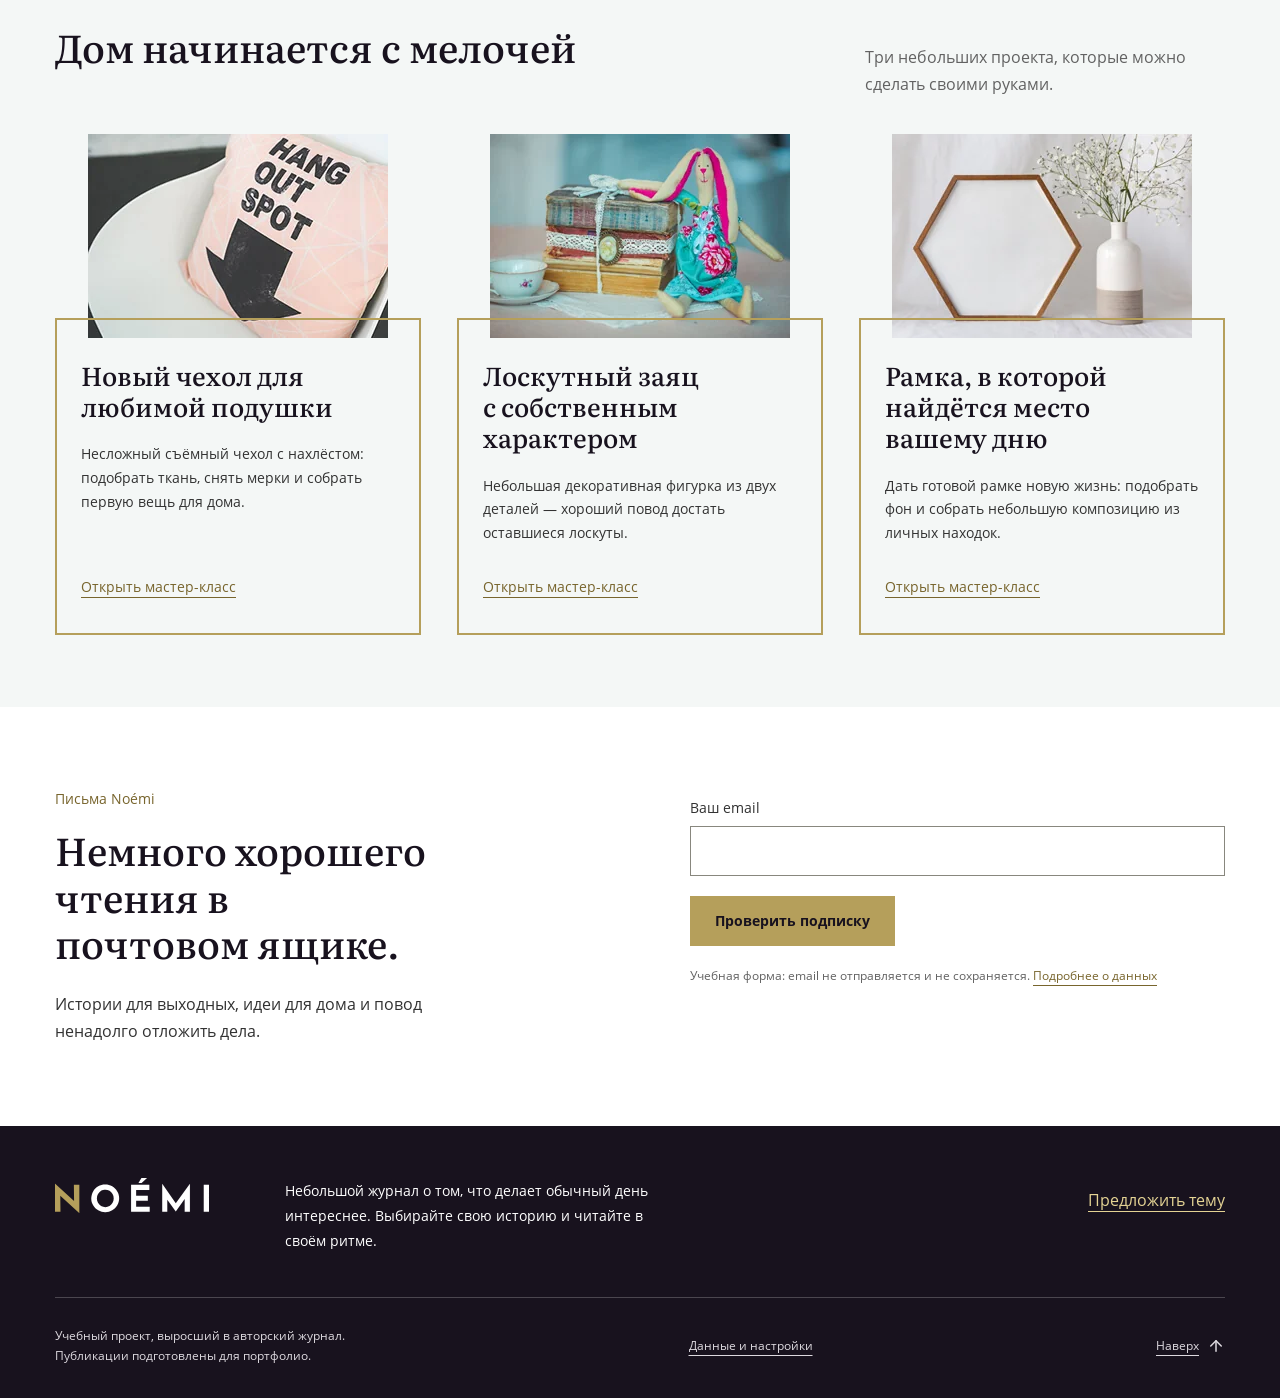
==== commit e7a2ba7e: "new website design, new interface" ====
--- a/index.html
+++ b/index.html
@@ -1,707 +1,1245 @@
-<!DOCTYPE html>
+<!doctype html>
 <html lang="ru">
-<head>
-    <meta charset="UTF-8">
-    <meta name="viewport" content="width=device-width, initial-scale=1.0">
-    <title>Noemi</title>
-    <!-- CSS -->
-    <link rel="stylesheet" href="css/style.css">
-</head>
-<body>
-    <div class="pop-up">
-        <div class="pop-up__wrapper-form">
-            <div class="pop-up-close"></div>
-            <h2 class="now-trending__title pop-up__title">Ваш ФИДБЕк</h2>
-            <form class="pop-up__form">
-                <label class="pop-up__form_label">
-                    <span>Как часто вы заходите на сайт?</span>
-                    <select class="pop-up__form_select">
-                        <option>Почти каждый день</option>
-                        <option>Раз в несколько дней</option>
-                        <option>Раз в несколько недель</option>
-                        <option>Несколько раз в год</option>
-                    </select>
-                </label>
-                <div class="pop-up__form_label">
-                    <span>Вы подписаны на e-mail рассылку?</span>
-                    <div class="pop-up__form_label-wrapper-flex">
-                        <label for="yes" class="pop-up__form_label-checkbox-wrapper">
-                            <input type="checkbox" id="yes" class="pop-up__form_label-checkbox" required>
-                            <span class="pop-up__form_label-checkbox-text">Да</span>
-                        </label>
-                        <label for="no" class="pop-up__form_label-checkbox-wrapper">
-                            <input type="checkbox" id="no" class="pop-up__form_label-checkbox">
-                        <span class="pop-up__form_label-checkbox-text">Нет</span>
-                        </label>
-                    </div>
-                </div>
-                <label class="pop-up__form_label">
-                    <span>Расскажите, какой контент вы хотели бы видеть на нашем сайте?</span>
-                    <textarea class="pop-up__form_label-textarea" placeholder="Может, больше рецептов?"></textarea>
-                </label>
-                <button class="pop-up__form_btn btn">Отправить</button>
+  <head>
+    <meta charset="UTF-8" />
+    <meta name="viewport" content="width=device-width, initial-scale=1" />
+    <title>Истории для жизни в своём ритме — Noémi</title>
+    <meta
+      name="description"
+      content="Путешествия рядом, уютный дом, простая еда и вещи своими руками. Читайте Noémi, выбирайте рубрики и откладывайте понравившиеся истории."
+    />
+    <meta name="theme-color" content="#18121e" />
+    <meta property="og:title" content="Истории для жизни в своём ритме — Noémi" />
+    <meta
+      property="og:description"
+      content="Путешествия рядом, уютный дом, простая еда и вещи своими руками. Читайте Noémi, выбирайте рубрики и откладывайте понравившиеся истории."
+    />
+    <meta property="og:type" content="website" />
+    <meta property="og:locale" content="ru_RU" />
+    <link rel="icon" href="svg/icon-bookmark.svg" type="image/svg+xml" />
+    <link
+      rel="preload"
+      href="fonts/Literata-Medium.woff2"
+      as="font"
+      type="font/woff2"
+      crossorigin
+    />
+    <link
+      rel="preload"
+      href="fonts/OpenSans-Regular-subset.woff2"
+      as="font"
+      type="font/woff2"
+      crossorigin
+    />
+    <link rel="stylesheet" href="css/style.css" />
+    <script src="js/main.js" defer></script>
+  </head>
+  <body
+    id="top"
+    data-page="home"
+    data-story=""
+    data-stories="pervaya-tropa,utro-u-morya,zelen-na-podokonnike,vecher-s-muzykoy,stol-bez-povoda,mesto-dlya-utra,chehol-dlya-podushki,ramka-dlya-doma,loskutnyy-zayats"
+  >
+    <svg
+      class="icon-definitions"
+      xmlns="http://www.w3.org/2000/svg"
+      width="0"
+      height="0"
+      aria-hidden="true"
+      focusable="false"
+    >
+      <defs>
+        <symbol
+          id="icon-arrow-up"
+          viewBox="0 0 24 24"
+          fill="none"
+          stroke="currentColor"
+          stroke-width="2"
+          stroke-linecap="round"
+          stroke-linejoin="round"
+        >
+          <path d="m5 12 7-7 7 7" />
+          <path d="M12 19V5" />
+        </symbol>
+        <symbol
+          id="icon-bookmark-check"
+          viewBox="0 0 24 24"
+          fill="none"
+          stroke="currentColor"
+          stroke-width="2"
+          stroke-linecap="round"
+          stroke-linejoin="round"
+        >
+          <path
+            d="M17 3a2 2 0 0 1 2 2v15a1 1 0 0 1-1.496.868l-4.512-2.578a2 2 0 0 0-1.984 0l-4.512 2.578A1 1 0 0 1 5 20V5a2 2 0 0 1 2-2z"
+          />
+          <path d="m9 10 2 2 4-4" />
+        </symbol>
+        <symbol
+          id="icon-bookmark"
+          viewBox="0 0 24 24"
+          fill="none"
+          stroke="currentColor"
+          stroke-width="2"
+          stroke-linecap="round"
+          stroke-linejoin="round"
+        >
+          <path
+            d="M17 3a2 2 0 0 1 2 2v15a1 1 0 0 1-1.496.868l-4.512-2.578a2 2 0 0 0-1.984 0l-4.512 2.578A1 1 0 0 1 5 20V5a2 2 0 0 1 2-2z"
+          />
+        </symbol>
+        <symbol
+          id="icon-check"
+          viewBox="0 0 24 24"
+          fill="none"
+          stroke="currentColor"
+          stroke-width="2"
+          stroke-linecap="round"
+          stroke-linejoin="round"
+        >
+          <path d="M20 6 9 17l-5-5" />
+        </symbol>
+        <symbol
+          id="icon-chevron-down"
+          viewBox="0 0 24 24"
+          fill="none"
+          stroke="currentColor"
+          stroke-width="2"
+          stroke-linecap="round"
+          stroke-linejoin="round"
+        >
+          <path d="m6 9 6 6 6-6" />
+        </symbol>
+        <symbol
+          id="icon-link"
+          viewBox="0 0 24 24"
+          fill="none"
+          stroke="currentColor"
+          stroke-width="2"
+          stroke-linecap="round"
+          stroke-linejoin="round"
+        >
+          <path d="M10 13a5 5 0 0 0 7.54.54l3-3a5 5 0 0 0-7.07-7.07l-1.72 1.71" />
+          <path d="M14 11a5 5 0 0 0-7.54-.54l-3 3a5 5 0 0 0 7.07 7.07l1.71-1.71" />
+        </symbol>
+        <symbol
+          id="icon-menu"
+          viewBox="0 0 24 24"
+          fill="none"
+          stroke="currentColor"
+          stroke-width="2"
+          stroke-linecap="round"
+          stroke-linejoin="round"
+        >
+          <path d="M4 5h16" />
+          <path d="M4 12h16" />
+          <path d="M4 19h16" />
+        </symbol>
+        <symbol
+          id="icon-search"
+          viewBox="0 0 24 24"
+          fill="none"
+          stroke="currentColor"
+          stroke-width="2"
+          stroke-linecap="round"
+          stroke-linejoin="round"
+        >
+          <path d="m21 21-4.34-4.34" />
+          <circle cx="11" cy="11" r="8" />
+        </symbol>
+        <symbol
+          id="icon-x"
+          viewBox="0 0 24 24"
+          fill="none"
+          stroke="currentColor"
+          stroke-width="2"
+          stroke-linecap="round"
+          stroke-linejoin="round"
+        >
+          <path d="M18 6 6 18" />
+          <path d="m6 6 12 12" />
+        </symbol>
+        <symbol id="noemi-brand" fill="none" viewBox="0 0 3070 696">
+          <path
+            fill="#B59F5B"
+            d="M485.331 135.438V696h-3.762L105.343 353.643l3.762 319.784H0V112.865h3.7623L379.988 458.984l-3.762-323.546h109.105Z"
+          />
+          <path
+            fill="#fff"
+            stroke="#E8E8E8"
+            d="m861.808 165.967.009-.005.008-.005c41.291-26.275 86.341-37.543 138.935-37.543 52.58 0 93.88 11.261 138.94 37.548 41.32 26.295 75.13 60.101 101.42 101.42 26.28 41.293 37.55 86.343 37.55 135.169 0 48.823-11.27 93.882-37.56 138.948-26.28 45.059-60.08 75.103-101.42 101.409-41.29 26.275-86.34 37.543-138.93 37.543-48.821 0-93.878-11.263-138.943-37.548-41.335-26.305-75.126-56.348-101.41-101.404-26.287-45.063-37.551-86.355-37.554-138.927 3.76-45.089 15.032-93.909 37.553-135.204 26.304-41.331 56.348-75.12 101.402-101.401Zm-4.448 327.124c15.076 26.384 33.944 49.036 60.382 64.143 26.411 15.092 52.832 22.639 86.778 22.639 30.19 0 56.61-7.55 83.02-22.639 26.44-15.107 45.31-37.759 60.38-64.143 15.1-26.414 22.64-56.598 22.64-86.777 0-33.948-7.55-60.368-22.64-86.778-15.07-26.383-33.94-49.036-60.38-64.143-26.41-15.089-52.83-22.639-83.02-22.639-30.102 0-64.128 3.754-86.85 22.689l-.032.027c-22.552 18.793-45.184 37.652-60.278 64.066-15.095 26.415-22.639 56.598-22.639 86.778 0 30.179 7.544 60.363 22.639 86.777ZM1617.77 572.349h270.38v100.578h-371.46V135.938h363.94v100.578h-263.36v117.627h233.26v100.579h-233.26v117.627h.5ZM1834.67.5l-107.99 96.8162h-62.87L1723.39.5h111.28ZM2584.26 417.31l-176.42 247.736-168.89-232.691-.91-1.247v241.819h-100.58V114.453l269.97 386.201.41.574.41-.566 281.26-386.261v558.526h-104.34V416.036l-.91 1.274ZM3069.5 135.938v536.989h-104.34V135.938h104.34Z"
+          />
+        </symbol>
+      </defs></svg
+    ><a class="skip-link" href="#main-content">Перейти к содержимому</a>
+    <header class="header header--home">
+      <div class="container header__inner">
+        <a class="header__logo" href="index.html" aria-label="Noémi — главная"
+          ><svg
+            class="brand-mark"
+            width="154"
+            height="35"
+            viewBox="0 0 3070 696"
+            aria-hidden="true"
+            focusable="false"
+          >
+            <use href="#noemi-brand"></use></svg></a
+        ><button
+          class="header__toggle"
+          type="button"
+          aria-expanded="false"
+          aria-controls="site-menu"
+          aria-label="Открыть меню"
+          hidden
+        >
+          <svg
+            class="icon icon--menu"
+            width="22"
+            height="22"
+            viewBox="0 0 24 24"
+            aria-hidden="true"
+            focusable="false"
+          >
+            <use href="#icon-menu"></use></svg
+          ><svg
+            class="icon icon--menu-close"
+            width="22"
+            height="22"
+            viewBox="0 0 24 24"
+            aria-hidden="true"
+            focusable="false"
+          >
+            <use href="#icon-x"></use></svg
+          ><span>Меню</span>
+        </button>
+        <nav class="header__menu" id="site-menu" aria-label="Главная навигация">
+          <a href="index.html#journal">Журнал</a><a href="index.html#collections">Подборки</a
+          ><a href="index.html#workshop">Мастерская</a><a href="index.html#about">О Noémi</a>
+        </nav>
+        <a class="header__saved" href="index.html?saved=1#journal" hidden
+          ><svg
+            class="icon icon--bookmark"
+            width="22"
+            height="22"
+            viewBox="0 0 24 24"
+            aria-hidden="true"
+            focusable="false"
+          >
+            <use href="#icon-bookmark"></use></svg
+          ><span>Отложенное</span><span class="header__count" data-saved-count>0</span></a
+        >
+      </div>
+    </header>
+    <main id="main-content" tabindex="-1">
+      <section class="feature" aria-labelledby="feature-title">
+        <picture class="feature__picture"
+          ><source
+            media="(max-width: 600px)"
+            srcset="
+              img/banner-mobile-320.webp 320w,
+              img/banner-mobile-480.webp 480w,
+              img/banner-mobile-640.webp 640w
+            "
+            sizes="100vw" />
+          <source
+            media="(max-width: 1100px)"
+            srcset="
+              img/banner-bg-tablet-600.webp   600w,
+              img/banner-bg-tablet-900.webp   900w,
+              img/banner-bg-tablet-1200.webp 1200w
+            "
+            sizes="100vw" />
+          <img
+            src="img/banner-bg.webp"
+            srcset="img/banner-bg-1200.webp 1200w, img/banner-bg.webp 1660w"
+            sizes="100vw"
+            width="1660"
+            height="523"
+            alt="Зелёный фьорд и тропа над водой"
+            fetchpriority="high"
+        /></picture>
+        <div class="container feature__inner">
+          <div class="feature__story">
+            <p class="feature__note">История для ближайших выходных</p>
+            <h1 id="feature-title">Иногда лучший план —<br />просто выйти на тропу.</h1>
+            <p class="feature__desc">
+              Небольшой маршрут, удобный рюкзак и день, в котором можно никуда не спешить.
+            </p>
+            <a class="button button--light" href="articles/pervaya-tropa.html">Читать историю</a>
+          </div>
+        </div>
+      </section>
+      <section class="collections" id="collections" aria-labelledby="collections-title">
+        <div class="container">
+          <div class="section-heading">
+            <h2 id="collections-title">С чего начнём?</h2>
+            <p>Четыре повода посмотреть на привычное чуть внимательнее.</p>
+          </div>
+          <div class="collections__grid">
+            <a class="collection" href="articles/zelen-na-podokonnike.html"
+              ><img
+                class=""
+                src="img/trend1.webp"
+                width="450"
+                height="348"
+                alt="Дать зелени место"
+                loading="lazy"
+                decoding="async"
+              />
+              <div class="collection__frame">
+                <h3>Дать зелени место</h3>
+                <p>На подоконнике и в планах</p>
+              </div></a
+            ><a class="collection" href="articles/stol-bez-povoda.html"
+              ><img
+                class=""
+                src="img/trend2.webp"
+                width="450"
+                height="348"
+                alt="Накрыть без повода"
+                loading="lazy"
+                decoding="async"
+              />
+              <div class="collection__frame">
+                <h3>Накрыть без повода</h3>
+                <p>Обычный ужин тоже считается</p>
+              </div></a
+            ><a class="collection" href="articles/pervaya-tropa.html"
+              ><img
+                class=""
+                src="img/trend3.webp"
+                width="450"
+                height="348"
+                alt="Свернуть с привычного"
+                loading="lazy"
+                decoding="async"
+              />
+              <div class="collection__frame">
+                <h3>Свернуть с привычного</h3>
+                <p>Небольшие путешествия рядом</p>
+              </div></a
+            ><a class="collection" href="articles/chehol-dlya-podushki.html"
+              ><img
+                class=""
+                src="img/last-post5.webp"
+                width="381"
+                height="294"
+                alt="Сделать по-своему"
+                loading="lazy"
+                decoding="async"
+              />
+              <div class="collection__frame">
+                <h3>Сделать по-своему</h3>
+                <p>Простые вещи для дома</p>
+              </div></a
+            >
+          </div>
+        </div>
+      </section>
+      <section class="journal" id="journal" aria-labelledby="journal-title">
+        <div class="container">
+          <div class="section-heading">
+            <h2 id="journal-title" tabindex="-1">Ваше время на чтение</h2>
+            <p>Можно выбрать тему. А можно позволить истории найти вас.</p>
+          </div>
+          <div class="journal__tools" hidden>
+            <form class="search" role="search">
+              <label class="visually-hidden" for="search"
+                >Найти материал по заголовку или описанию</label
+              ><input
+                id="search"
+                name="q"
+                type="search"
+                placeholder="Что хочется почитать?"
+                maxlength="120"
+                autocomplete="off"
+              /><button class="search__clear" type="button" disabled aria-label="Очистить поиск">
+                Очистить</button
+              ><button class="search__submit icon-button" type="submit" aria-label="Найти материал">
+                <svg
+                  class="icon icon--search"
+                  width="22"
+                  height="22"
+                  viewBox="0 0 24 24"
+                  aria-hidden="true"
+                  focusable="false"
+                >
+                  <use href="#icon-search"></use>
+                </svg>
+              </button>
             </form>
+            <div class="filters" role="group" aria-label="Рубрики журнала">
+              <button class="filters__button" type="button" data-category="all" aria-pressed="true">
+                Все истории</button
+              ><button
+                class="filters__button"
+                type="button"
+                data-category="travel"
+                aria-pressed="false"
+              >
+                Вне города</button
+              ><button
+                class="filters__button"
+                type="button"
+                data-category="home"
+                aria-pressed="false"
+              >
+                Дом</button
+              ><button
+                class="filters__button"
+                type="button"
+                data-category="food"
+                aria-pressed="false"
+              >
+                За столом</button
+              ><button
+                class="filters__button"
+                type="button"
+                data-category="inspiration"
+                aria-pressed="false"
+              >
+                Вдохновение</button
+              ><button
+                class="filters__button"
+                type="button"
+                data-category="craft"
+                aria-pressed="false"
+              >
+                Мастерская</button
+              ><button
+                class="filters__button filters__button--saved"
+                type="button"
+                data-category="saved"
+                aria-pressed="false"
+              >
+                Отложенное <span data-saved-count>0</span>
+              </button>
+            </div>
+            <div class="journal__feedback">
+              <p class="journal__count" role="status" aria-atomic="true"></p>
+              <button class="journal__reset text-button" type="button" hidden>
+                Сбросить выбор
+              </button>
+            </div>
+          </div>
+          <div class="journal__layout">
+            <div>
+              <div class="journal__stories" id="story-list">
+                <article
+                  class="story-card"
+                  data-story-id="pervaya-tropa"
+                  data-category="travel"
+                  data-search="Первый поход без гонки за километрами Как выбрать короткий маршрут, оставить время на остановки и вернуться с желанием повторить. Вне города"
+                >
+                  <div class="story-card__media">
+                    <a href="articles/pervaya-tropa.html" tabindex="-1" aria-hidden="true"
+                      ><img
+                        class=""
+                        src="img/trend3.webp"
+                        width="450"
+                        height="348"
+                        alt="Путешественница с рюкзаком на тропе среди зелёных гор"
+                        loading="lazy"
+                        decoding="async" /></a
+                    ><button
+                      class="save-button story-card__save"
+                      type="button"
+                      data-save="pervaya-tropa"
+                      data-title="Первый поход без гонки за километрами"
+                      aria-pressed="false"
+                      aria-label="Отложить статью «Первый поход без гонки за километрами»"
+                      hidden
+                    >
+                      <svg
+                        class="icon icon--bookmark"
+                        width="22"
+                        height="22"
+                        viewBox="0 0 24 24"
+                        aria-hidden="true"
+                        focusable="false"
+                      >
+                        <use href="#icon-bookmark"></use></svg
+                      ><svg
+                        class="icon icon--bookmark-check"
+                        width="22"
+                        height="22"
+                        viewBox="0 0 24 24"
+                        aria-hidden="true"
+                        focusable="false"
+                      >
+                        <use href="#icon-bookmark-check"></use></svg
+                      ><span class="save-button__text">Отложить</span>
+                    </button>
+                  </div>
+                  <div class="story-card__body">
+                    <p class="story-card__category">Вне города</p>
+                    <h3 class="story-card__title">
+                      <a href="articles/pervaya-tropa.html"
+                        >Первый поход без гонки за километрами</a
+                      >
+                    </h3>
+                    <p class="story-card__desc">
+                      Как выбрать короткий маршрут, оставить время на остановки и вернуться с
+                      желанием повторить.
+                    </p>
+                    <p class="story-card__meta">2 мин на чтение</p>
+                  </div>
+                </article>
+                <article
+                  class="story-card"
+                  data-story-id="utro-u-morya"
+                  data-category="travel"
+                  data-search="Утро, ради которого хочется встать раньше Небольшая прогулка у воды, термос и полчаса без списка обязательных впечатлений. Вне города"
+                >
+                  <div class="story-card__media">
+                    <a href="articles/utro-u-morya.html" tabindex="-1" aria-hidden="true"
+                      ><img
+                        class=""
+                        src="img/last-post1.webp"
+                        width="381"
+                        height="294"
+                        alt="Человек на светлом пляже между скалами"
+                        loading="lazy"
+                        decoding="async" /></a
+                    ><button
+                      class="save-button story-card__save"
+                      type="button"
+                      data-save="utro-u-morya"
+                      data-title="Утро, ради которого хочется встать раньше"
+                      aria-pressed="false"
+                      aria-label="Отложить статью «Утро, ради которого хочется встать раньше»"
+                      hidden
+                    >
+                      <svg
+                        class="icon icon--bookmark"
+                        width="22"
+                        height="22"
+                        viewBox="0 0 24 24"
+                        aria-hidden="true"
+                        focusable="false"
+                      >
+                        <use href="#icon-bookmark"></use></svg
+                      ><svg
+                        class="icon icon--bookmark-check"
+                        width="22"
+                        height="22"
+                        viewBox="0 0 24 24"
+                        aria-hidden="true"
+                        focusable="false"
+                      >
+                        <use href="#icon-bookmark-check"></use></svg
+                      ><span class="save-button__text">Отложить</span>
+                    </button>
+                  </div>
+                  <div class="story-card__body">
+                    <p class="story-card__category">Вне города</p>
+                    <h3 class="story-card__title">
+                      <a href="articles/utro-u-morya.html"
+                        >Утро, ради которого хочется встать раньше</a
+                      >
+                    </h3>
+                    <p class="story-card__desc">
+                      Небольшая прогулка у воды, термос и полчаса без списка обязательных
+                      впечатлений.
+                    </p>
+                    <p class="story-card__meta">2 мин на чтение</p>
+                  </div>
+                </article>
+                <article
+                  class="story-card"
+                  data-story-id="zelen-na-podokonnike"
+                  data-category="home"
+                  data-search="Немного зелени на обычном подоконнике Начать с одного растения, разобраться со светом и не превращать окно в склад горшков. Дом"
+                >
+                  <div class="story-card__media">
+                    <a href="articles/zelen-na-podokonnike.html" tabindex="-1" aria-hidden="true"
+                      ><img
+                        class=""
+                        src="img/trend1.webp"
+                        width="450"
+                        height="348"
+                        alt="Молодые зелёные растения в небольших горшочках"
+                        loading="lazy"
+                        decoding="async" /></a
+                    ><button
+                      class="save-button story-card__save"
+                      type="button"
+                      data-save="zelen-na-podokonnike"
+                      data-title="Немного зелени на обычном подоконнике"
+                      aria-pressed="false"
+                      aria-label="Отложить статью «Немного зелени на обычном подоконнике»"
+                      hidden
+                    >
+                      <svg
+                        class="icon icon--bookmark"
+                        width="22"
+                        height="22"
+                        viewBox="0 0 24 24"
+                        aria-hidden="true"
+                        focusable="false"
+                      >
+                        <use href="#icon-bookmark"></use></svg
+                      ><svg
+                        class="icon icon--bookmark-check"
+                        width="22"
+                        height="22"
+                        viewBox="0 0 24 24"
+                        aria-hidden="true"
+                        focusable="false"
+                      >
+                        <use href="#icon-bookmark-check"></use></svg
+                      ><span class="save-button__text">Отложить</span>
+                    </button>
+                  </div>
+                  <div class="story-card__body">
+                    <p class="story-card__category">Дом</p>
+                    <h3 class="story-card__title">
+                      <a href="articles/zelen-na-podokonnike.html"
+                        >Немного зелени на обычном подоконнике</a
+                      >
+                    </h3>
+                    <p class="story-card__desc">
+                      Начать с одного растения, разобраться со светом и не превращать окно в склад
+                      горшков.
+                    </p>
+                    <p class="story-card__meta">2 мин на чтение</p>
+                  </div>
+                </article>
+                <article
+                  class="story-card"
+                  data-story-id="vecher-s-muzykoy"
+                  data-category="inspiration"
+                  data-search="Вечер с музыкой, который останется с вами Меньше попыток успеть на всё, больше внимания к тому, ради чего вы пришли. Вдохновение"
+                >
+                  <div class="story-card__media">
+                    <a href="articles/vecher-s-muzykoy.html" tabindex="-1" aria-hidden="true"
+                      ><img
+                        class=""
+                        src="img/last-post3.webp"
+                        width="381"
+                        height="294"
+                        alt="Девушка слушает музыку на концерте под открытым небом"
+                        loading="lazy"
+                        decoding="async" /></a
+                    ><button
+                      class="save-button story-card__save"
+                      type="button"
+                      data-save="vecher-s-muzykoy"
+                      data-title="Вечер с музыкой, который останется с вами"
+                      aria-pressed="false"
+                      aria-label="Отложить статью «Вечер с музыкой, который останется с вами»"
+                      hidden
+                    >
+                      <svg
+                        class="icon icon--bookmark"
+                        width="22"
+                        height="22"
+                        viewBox="0 0 24 24"
+                        aria-hidden="true"
+                        focusable="false"
+                      >
+                        <use href="#icon-bookmark"></use></svg
+                      ><svg
+                        class="icon icon--bookmark-check"
+                        width="22"
+                        height="22"
+                        viewBox="0 0 24 24"
+                        aria-hidden="true"
+                        focusable="false"
+                      >
+                        <use href="#icon-bookmark-check"></use></svg
+                      ><span class="save-button__text">Отложить</span>
+                    </button>
+                  </div>
+                  <div class="story-card__body">
+                    <p class="story-card__category">Вдохновение</p>
+                    <h3 class="story-card__title">
+                      <a href="articles/vecher-s-muzykoy.html"
+                        >Вечер с музыкой, который останется с вами</a
+                      >
+                    </h3>
+                    <p class="story-card__desc">
+                      Меньше попыток успеть на всё, больше внимания к тому, ради чего вы пришли.
+                    </p>
+                    <p class="story-card__meta">2 мин на чтение</p>
+                  </div>
+                </article>
+                <article
+                  class="story-card"
+                  data-story-id="stol-bez-povoda"
+                  data-category="food"
+                  data-search="Красивый стол в обычный вторник Собрать простой ужин из знакомой еды и достать любимую посуду без особого случая. За столом"
+                >
+                  <div class="story-card__media">
+                    <a href="articles/stol-bez-povoda.html" tabindex="-1" aria-hidden="true"
+                      ><img
+                        class=""
+                        src="img/last-post4.webp"
+                        width="381"
+                        height="294"
+                        alt="Деревянный стол с тарелками, салфетками и домашним обедом"
+                        loading="lazy"
+                        decoding="async" /></a
+                    ><button
+                      class="save-button story-card__save"
+                      type="button"
+                      data-save="stol-bez-povoda"
+                      data-title="Красивый стол в обычный вторник"
+                      aria-pressed="false"
+                      aria-label="Отложить статью «Красивый стол в обычный вторник»"
+                      hidden
+                    >
+                      <svg
+                        class="icon icon--bookmark"
+                        width="22"
+                        height="22"
+                        viewBox="0 0 24 24"
+                        aria-hidden="true"
+                        focusable="false"
+                      >
+                        <use href="#icon-bookmark"></use></svg
+                      ><svg
+                        class="icon icon--bookmark-check"
+                        width="22"
+                        height="22"
+                        viewBox="0 0 24 24"
+                        aria-hidden="true"
+                        focusable="false"
+                      >
+                        <use href="#icon-bookmark-check"></use></svg
+                      ><span class="save-button__text">Отложить</span>
+                    </button>
+                  </div>
+                  <div class="story-card__body">
+                    <p class="story-card__category">За столом</p>
+                    <h3 class="story-card__title">
+                      <a href="articles/stol-bez-povoda.html">Красивый стол в обычный вторник</a>
+                    </h3>
+                    <p class="story-card__desc">
+                      Собрать простой ужин из знакомой еды и достать любимую посуду без особого
+                      случая.
+                    </p>
+                    <p class="story-card__meta">2 мин на чтение</p>
+                  </div>
+                </article>
+                <article
+                  class="story-card"
+                  data-story-id="mesto-dlya-utra"
+                  data-category="home"
+                  data-search="Место для тихого утра Освободить небольшой угол комнаты для движения, чтения или нескольких минут тишины. Дом"
+                >
+                  <div class="story-card__media">
+                    <a href="articles/mesto-dlya-utra.html" tabindex="-1" aria-hidden="true"
+                      ><img
+                        class=""
+                        src="img/last-post2.webp"
+                        width="381"
+                        height="294"
+                        alt="Занятие йогой на открытом воздухе у воды"
+                        loading="lazy"
+                        decoding="async" /></a
+                    ><button
+                      class="save-button story-card__save"
+                      type="button"
+                      data-save="mesto-dlya-utra"
+                      data-title="Место для тихого утра"
+                      aria-pressed="false"
+                      aria-label="Отложить статью «Место для тихого утра»"
+                      hidden
+                    >
+                      <svg
+                        class="icon icon--bookmark"
+                        width="22"
+                        height="22"
+                        viewBox="0 0 24 24"
+                        aria-hidden="true"
+                        focusable="false"
+                      >
+                        <use href="#icon-bookmark"></use></svg
+                      ><svg
+                        class="icon icon--bookmark-check"
+                        width="22"
+                        height="22"
+                        viewBox="0 0 24 24"
+                        aria-hidden="true"
+                        focusable="false"
+                      >
+                        <use href="#icon-bookmark-check"></use></svg
+                      ><span class="save-button__text">Отложить</span>
+                    </button>
+                  </div>
+                  <div class="story-card__body">
+                    <p class="story-card__category">Дом</p>
+                    <h3 class="story-card__title">
+                      <a href="articles/mesto-dlya-utra.html">Место для тихого утра</a>
+                    </h3>
+                    <p class="story-card__desc">
+                      Освободить небольшой угол комнаты для движения, чтения или нескольких минут
+                      тишины.
+                    </p>
+                    <p class="story-card__meta">2 мин на чтение</p>
+                  </div>
+                </article>
+                <article
+                  class="story-card"
+                  data-story-id="chehol-dlya-podushki"
+                  data-category="craft"
+                  data-search="Новый чехол для любимой подушки Несложный съёмный чехол с нахлёстом: подобрать ткань, снять мерки и собрать первую вещь для дома. Мастерская"
+                >
+                  <div class="story-card__media">
+                    <a href="articles/chehol-dlya-podushki.html" tabindex="-1" aria-hidden="true"
+                      ><img
+                        class=""
+                        src="img/last-post5.webp"
+                        width="381"
+                        height="294"
+                        alt="Светлая декоративная подушка с геометрическим принтом на кресле"
+                        loading="lazy"
+                        decoding="async" /></a
+                    ><button
+                      class="save-button story-card__save"
+                      type="button"
+                      data-save="chehol-dlya-podushki"
+                      data-title="Новый чехол для любимой подушки"
+                      aria-pressed="false"
+                      aria-label="Отложить статью «Новый чехол для любимой подушки»"
+                      hidden
+                    >
+                      <svg
+                        class="icon icon--bookmark"
+                        width="22"
+                        height="22"
+                        viewBox="0 0 24 24"
+                        aria-hidden="true"
+                        focusable="false"
+                      >
+                        <use href="#icon-bookmark"></use></svg
+                      ><svg
+                        class="icon icon--bookmark-check"
+                        width="22"
+                        height="22"
+                        viewBox="0 0 24 24"
+                        aria-hidden="true"
+                        focusable="false"
+                      >
+                        <use href="#icon-bookmark-check"></use></svg
+                      ><span class="save-button__text">Отложить</span>
+                    </button>
+                  </div>
+                  <div class="story-card__body">
+                    <p class="story-card__category">Мастерская</p>
+                    <h3 class="story-card__title">
+                      <a href="articles/chehol-dlya-podushki.html"
+                        >Новый чехол для любимой подушки</a
+                      >
+                    </h3>
+                    <p class="story-card__desc">
+                      Несложный съёмный чехол с нахлёстом: подобрать ткань, снять мерки и собрать
+                      первую вещь для дома.
+                    </p>
+                    <p class="story-card__meta">2 мин на чтение</p>
+                  </div>
+                </article>
+                <article
+                  class="story-card"
+                  data-story-id="ramka-dlya-doma"
+                  data-category="craft"
+                  data-search="Рамка, в которой найдётся место вашему дню Дать готовой рамке новую жизнь: подобрать фон и собрать небольшую композицию из личных находок. Мастерская"
+                >
+                  <div class="story-card__media">
+                    <a href="articles/ramka-dlya-doma.html" tabindex="-1" aria-hidden="true"
+                      ><img
+                        class=""
+                        src="img/shop-item-desk3.webp"
+                        width="300"
+                        height="204"
+                        alt="Шестиугольная деревянная рамка рядом с белой вазой"
+                        loading="lazy"
+                        decoding="async" /></a
+                    ><button
+                      class="save-button story-card__save"
+                      type="button"
+                      data-save="ramka-dlya-doma"
+                      data-title="Рамка, в которой найдётся место вашему дню"
+                      aria-pressed="false"
+                      aria-label="Отложить статью «Рамка, в которой найдётся место вашему дню»"
+                      hidden
+                    >
+                      <svg
+                        class="icon icon--bookmark"
+                        width="22"
+                        height="22"
+                        viewBox="0 0 24 24"
+                        aria-hidden="true"
+                        focusable="false"
+                      >
+                        <use href="#icon-bookmark"></use></svg
+                      ><svg
+                        class="icon icon--bookmark-check"
+                        width="22"
+                        height="22"
+                        viewBox="0 0 24 24"
+                        aria-hidden="true"
+                        focusable="false"
+                      >
+                        <use href="#icon-bookmark-check"></use></svg
+                      ><span class="save-button__text">Отложить</span>
+                    </button>
+                  </div>
+                  <div class="story-card__body">
+                    <p class="story-card__category">Мастерская</p>
+                    <h3 class="story-card__title">
+                      <a href="articles/ramka-dlya-doma.html"
+                        >Рамка, в которой найдётся место вашему дню</a
+                      >
+                    </h3>
+                    <p class="story-card__desc">
+                      Дать готовой рамке новую жизнь: подобрать фон и собрать небольшую композицию
+                      из личных находок.
+                    </p>
+                    <p class="story-card__meta">2 мин на чтение</p>
+                  </div>
+                </article>
+                <article
+                  class="story-card"
+                  data-story-id="loskutnyy-zayats"
+                  data-category="craft"
+                  data-search="Лоскутный заяц с собственным характером Небольшая декоративная фигурка из двух деталей — хороший повод достать оставшиеся лоскуты. Мастерская"
+                >
+                  <div class="story-card__media">
+                    <a href="articles/loskutnyy-zayats.html" tabindex="-1" aria-hidden="true"
+                      ><img
+                        class=""
+                        src="img/shop-item-desk2.webp"
+                        width="300"
+                        height="204"
+                        alt="Яркая текстильная фигурка зайца рядом с домашними баночками"
+                        loading="lazy"
+                        decoding="async" /></a
+                    ><button
+                      class="save-button story-card__save"
+                      type="button"
+                      data-save="loskutnyy-zayats"
+                      data-title="Лоскутный заяц с собственным характером"
+                      aria-pressed="false"
+                      aria-label="Отложить статью «Лоскутный заяц с собственным характером»"
+                      hidden
+                    >
+                      <svg
+                        class="icon icon--bookmark"
+                        width="22"
+                        height="22"
+                        viewBox="0 0 24 24"
+                        aria-hidden="true"
+                        focusable="false"
+                      >
+                        <use href="#icon-bookmark"></use></svg
+                      ><svg
+                        class="icon icon--bookmark-check"
+                        width="22"
+                        height="22"
+                        viewBox="0 0 24 24"
+                        aria-hidden="true"
+                        focusable="false"
+                      >
+                        <use href="#icon-bookmark-check"></use></svg
+                      ><span class="save-button__text">Отложить</span>
+                    </button>
+                  </div>
+                  <div class="story-card__body">
+                    <p class="story-card__category">Мастерская</p>
+                    <h3 class="story-card__title">
+                      <a href="articles/loskutnyy-zayats.html"
+                        >Лоскутный заяц с собственным характером</a
+                      >
+                    </h3>
+                    <p class="story-card__desc">
+                      Небольшая декоративная фигурка из двух деталей — хороший повод достать
+                      оставшиеся лоскуты.
+                    </p>
+                    <p class="story-card__meta">2 мин на чтение</p>
+                  </div>
+                </article>
+              </div>
+              <div class="journal__empty" hidden>
+                <h3>Пока ни одной истории</h3>
+                <p>
+                  Попробуйте другое слово или уберите рубрику. Например, поищите «дом» или «утро».
+                </p>
+                <button class="button" type="button" data-reset>Показать все истории</button>
+              </div>
+              <button
+                class="journal__more button button--outline"
+                type="button"
+                aria-controls="story-list"
+                hidden
+              >
+                Читать дальше
+              </button>
+            </div>
+            <aside class="editor-note" aria-labelledby="editor-title">
+              <p class="section-note">От редакции</p>
+              <h2 id="editor-title">Хороший день не обязательно должен быть особенным.</h2>
+              <p>
+                Иногда достаточно нового маршрута, неспешного ужина или вещи, сделанной своими
+                руками.
+              </p>
+              <p>
+                Мы собираем истории, которые хочется примерить к своей жизни. Без необходимости
+                успеть всё.
+              </p>
+              <a href="articles/utro-u-morya.html">Начать с небольшого утра</a>
+              <div class="editor-note__bookmark">
+                <svg
+                  class="icon icon--bookmark"
+                  width="22"
+                  height="22"
+                  viewBox="0 0 24 24"
+                  aria-hidden="true"
+                  focusable="false"
+                >
+                  <use href="#icon-bookmark"></use>
+                </svg>
+                <p>
+                  Понравилось несколько историй? Нажмите на закладку — они останутся в «Отложенном»
+                  на этом устройстве.
+                </p>
+              </div>
+              <p class="storage-note" hidden></p>
+            </aside>
+          </div>
         </div>
+      </section>
+      <section class="workshop" id="workshop" aria-labelledby="workshop-title">
+        <div class="container">
+          <div class="section-heading">
+            <h2 id="workshop-title">Дом начинается с мелочей</h2>
+            <p>Три небольших проекта, которые можно сделать своими руками.</p>
+          </div>
+          <div class="workshop__grid">
+            <article class="workshop__card">
+              <img
+                class=""
+                src="img/shop-item-desk1.webp"
+                width="300"
+                height="204"
+                alt="Светлая декоративная подушка с геометрическим принтом на кресле"
+                loading="lazy"
+                decoding="async"
+              />
+              <div class="workshop__frame">
+                <h3>
+                  <a href="articles/chehol-dlya-podushki.html">Новый чехол для любимой подушки</a>
+                </h3>
+                <p>
+                  Несложный съёмный чехол с нахлёстом: подобрать ткань, снять мерки и собрать первую
+                  вещь для дома.
+                </p>
+                <a class="workshop__link" href="articles/chehol-dlya-podushki.html"
+                  >Открыть мастер-класс</a
+                >
+              </div>
+            </article>
+            <article class="workshop__card">
+              <img
+                class=""
+                src="img/shop-item-desk2.webp"
+                width="300"
+                height="204"
+                alt="Яркая текстильная фигурка зайца рядом с домашними баночками"
+                loading="lazy"
+                decoding="async"
+              />
+              <div class="workshop__frame">
+                <h3>
+                  <a href="articles/loskutnyy-zayats.html"
+                    >Лоскутный заяц с собственным характером</a
+                  >
+                </h3>
+                <p>
+                  Небольшая декоративная фигурка из двух деталей — хороший повод достать оставшиеся
+                  лоскуты.
+                </p>
+                <a class="workshop__link" href="articles/loskutnyy-zayats.html"
+                  >Открыть мастер-класс</a
+                >
+              </div>
+            </article>
+            <article class="workshop__card">
+              <img
+                class=""
+                src="img/shop-item-desk3.webp"
+                width="300"
+                height="204"
+                alt="Шестиугольная деревянная рамка рядом с белой вазой"
+                loading="lazy"
+                decoding="async"
+              />
+              <div class="workshop__frame">
+                <h3>
+                  <a href="articles/ramka-dlya-doma.html"
+                    >Рамка, в которой найдётся место вашему дню</a
+                  >
+                </h3>
+                <p>
+                  Дать готовой рамке новую жизнь: подобрать фон и собрать небольшую композицию из
+                  личных находок.
+                </p>
+                <a class="workshop__link" href="articles/ramka-dlya-doma.html"
+                  >Открыть мастер-класс</a
+                >
+              </div>
+            </article>
+          </div>
+        </div>
+      </section>
+      <section class="letters" aria-labelledby="letters-title">
+        <div class="container letters__inner">
+          <div>
+            <p class="section-note">Письма Noémi</p>
+            <h2 id="letters-title">Немного хорошего чтения в почтовом ящике.</h2>
+            <p>Истории для выходных, идеи для дома и повод ненадолго отложить дела.</p>
+          </div>
+          <form class="letters__form" novalidate>
+            <fieldset disabled>
+              <legend class="visually-hidden">Попробовать подписку</legend>
+              <label class="field" for="email"
+                >Ваш email<input
+                  id="email"
+                  name="email"
+                  type="email"
+                  autocomplete="email"
+                  maxlength="254"
+                  required
+                  aria-describedby="email-error newsletter-note"
+              /></label>
+              <p class="field-error" id="email-error" hidden></p>
+              <button class="button" type="submit">Проверить подписку</button>
+              <p class="form-note" id="newsletter-note">
+                Учебная форма: email не отправляется и не сохраняется.
+                <a href="privacy.html">Подробнее о данных</a>
+              </p>
+              <p class="letters__status" role="status"></p>
+            </fieldset>
+            <noscript
+              ><p>Форма доступна с JavaScript. Все истории можно читать без него.</p></noscript
+            >
+          </form>
+        </div>
+      </section>
+    </main>
+    <footer class="footer" id="about">
+      <div class="container">
+        <div class="footer__top">
+          <a href="index.html" class="footer__logo" aria-label="Noémi — главная"
+            ><svg
+              class="brand-mark"
+              width="154"
+              height="35"
+              viewBox="0 0 3070 696"
+              aria-hidden="true"
+              focusable="false"
+            >
+              <use href="#noemi-brand"></use></svg
+          ></a>
+          <p class="footer__intro">
+            Небольшой журнал о том, что делает обычный день интереснее. Выбирайте свою историю и
+            читайте в своём ритме.
+          </p>
+          <button class="footer__feedback text-button" type="button" data-feedback hidden>
+            Предложить тему
+          </button>
+        </div>
+        <div class="footer__bottom">
+          <p>
+            Учебный проект, выросший в авторский журнал.<br />Публикации подготовлены для портфолио.
+          </p>
+          <a href="privacy.html">Данные и настройки</a
+          ><a class="footer__up" href="#top"
+            >Наверх
+            <svg
+              class="icon icon--arrow-up"
+              width="22"
+              height="22"
+              viewBox="0 0 24 24"
+              aria-hidden="true"
+              focusable="false"
+            >
+              <use href="#icon-arrow-up"></use></svg
+          ></a>
+        </div>
+      </div>
+    </footer>
+    <dialog class="feedback" aria-labelledby="feedback-title">
+      <button
+        class="feedback__close icon-button"
+        type="button"
+        data-close
+        aria-label="Закрыть окно"
+      >
+        <svg
+          class="icon icon--x"
+          width="22"
+          height="22"
+          viewBox="0 0 24 24"
+          aria-hidden="true"
+          focusable="false"
+        >
+          <use href="#icon-x"></use>
+        </svg>
+      </button>
+      <p class="section-note">Поговорим о журнале</p>
+      <h2 id="feedback-title">О чём хочется прочитать?</h2>
+      <p class="form-note">Это учебная форма. Ответы не отправляются и не сохраняются.</p>
+      <form class="feedback__form" novalidate>
+        <div class="form-errors" tabindex="-1" hidden>
+          <h3>Проверьте ответ</h3>
+          <ul></ul>
+        </div>
+        <label class="field" for="frequency"
+          >Как часто вы заглядываете в журнал?<select id="frequency" name="frequency">
+            <option>Почти каждый день</option>
+            <option>Несколько раз в неделю</option>
+            <option>Иногда</option>
+            <option>Сегодня впервые</option>
+          </select></label
+        >
+        <fieldset class="feedback__choices">
+          <legend>Подписаны ли вы на подобные рассылки?</legend>
+          <label><input type="radio" name="subscribed" value="yes" />Да</label
+          ><label><input type="radio" name="subscribed" value="no" />Нет</label>
+        </fieldset>
+        <label class="field" for="feedback-message"
+          >Ваша идея <span>(обязательно)</span
+          ><textarea
+            id="feedback-message"
+            name="message"
+            rows="4"
+            maxlength="1000"
+            required
+            aria-describedby="feedback-message-error"
+          ></textarea>
+        </label>
+        <p class="field-error" id="feedback-message-error" hidden></p>
+        <button class="button" type="submit">Проверить отзыв</button>
+        <p class="feedback__status" role="status"></p>
+      </form>
+    </dialog>
+    <div class="notice" hidden>
+      <p class="notice__message" role="status" aria-atomic="true"></p>
+      <button class="notice__undo text-button" type="button" hidden>Вернуть</button
+      ><button class="notice__close icon-button" type="button" aria-label="Скрыть сообщение">
+        <svg
+          class="icon icon--x"
+          width="22"
+          height="22"
+          viewBox="0 0 24 24"
+          aria-hidden="true"
+          focusable="false"
+        >
+          <use href="#icon-x"></use>
+        </svg>
+      </button>
     </div>
-    <header class="header">
-        <div class="container">
-            <div class="header-flex">
-                <div class="header__logo-wrapper">
-                    <a href="#">
-                        <img src="svg/noemi-logo.svg" alt="Logo" class="header__logo-img">
-                    </a>
-                </div>
-                <nav class="header__menu">
-                    <ul class="header__menu-list">
-                        <li class="header__menu-item">
-                            <a href="#" class="header__menu-link">
-                                Главная
-                            </a>
-                        </li>
-                        <li class="header__menu-item">
-                            <a href="#" class="header__menu-link">
-                                посты
-                            </a>
-                        </li>
-                        <li class="header__menu-item">
-                            <a href="#" class="header__menu-link">
-                                статьи
-                            </a>
-                        </li>
-                        <li class="header__menu-item">
-                            <a href="#" class="header__menu-link">
-                                Теги
-                            </a>
-                        </li>
-                        <li class="header__menu-item">
-                            <a href="#" class="header__menu-link">
-                                темы
-                            </a>
-                        </li>
-                        <li class="header__menu-item">
-                            <a href="#" class="header__menu-link">
-                                Контакты
-                            </a>
-                        </li>
-                    </ul>
-                </nav>
-                <div class="bruger-menu-wrapper">
-                    <div class="bruger-menu-line"></div>
-                    <div class="bruger-menu-line"></div>
-                    <div class="bruger-menu-line"></div>
-                </div>
-            </div>
-            <div class="header__logo-mobile-wrapper">
-                <a href="#">
-                    <img src="svg/noemi-logo.svg" alt="Logo" class="header__logo-img">
-                </a>
-            </div>
-            <h1 class="main__title">
-                Блог о творчестве, спорте, и образе жизни
-            </h1>
-        </div>
-    </header>
-    <section class="now-trending">
-        <h2 class="now-trending__title">Сейчас в тренде</h2>
-        <div class="now-trending__cards-wrapper">
-            <div class="now-trending__card trend1">
-                <div class="now-trending__card-offer-wrap">
-                    <ul class="now-trending__card-offer-tag-wrap">
-                        <li>
-                            <a href="#" class="now-trending__card-offer-tag tag">
-                                Lifestyle
-                            </a></li>
-                        <li>
-                            <a href="#" class="now-trending__card-offer-tag tag">
-                                INTERIOR
-                            </a></li>
-                    </ul>
-                    <a href="#">
-                        <h2 class="now-trending__card-offer-title">
-                            Сейчас в тренде: сад  на подоконнике
-                        </h2>
-                    </a>
-                </div>
-            </div>
-            
-            <div class="now-trending__card trend2">
-                <div class="now-trending__card-offer-wrap">
-                    <ul class="now-trending__card-offer-tag-wrap">
-                        <li>
-                            <a href="#" class="now-trending__card-offer-tag tag">
-                            Food
-                            </a>
-                        </li>
-                    </ul>
-                    <a href="#">
-                        <h2 class="now-trending__card-offer-title">
-                            сыры на красивых  картинках из интернета: какие они на вкус?
-                        </h2>
-                    </a>
-                </div>
-            </div>
-
-            <div class="now-trending__card trend3">
-                <div class="now-trending__card-offer-wrap">
-                    <ul class="now-trending__card-offer-tag-wrap">
-                        <li><a href="#" class="now-trending__card-offer-tag tag">
-                            Lifestyle
-                        </a></li>
-                        <li><a href="#" class="now-trending__card-offer-tag tag">
-                            tRAVEL
-                        </a></li>
-                    </ul>
-                    <a href="#">
-                        <h2 class="now-trending__card-offer-title">
-                            СОБИРАЕМСЯ В ПЕРВЫЙ ПОХОД В ГОРЫ
-                        </h2>
-                    </a>
-                </div>
-            </div>
-
-            <div class="now-trending__card trend4">
-                <div class="now-trending__card-offer-wrap">
-                    <ul class="now-trending__card-offer-tag-wrap">
-                        <li>
-                            <a href="#" class="now-trending__card-offer-tag tag">
-                                food
-                            </a>
-                        </li>
-                        <li>
-                            <a href="#" class="now-trending__card-offer-tag tag">
-                                health
-                            </a>
-                        </li>
-                    </ul>
-                    <a href="#">
-                        <h2 class="now-trending__card-offer-title">
-                            Сейчас в тренде: сКОЛЬКО ВИТАМИНА c В ЛИМОНАХ?
-                        </h2>
-                    </a>
-                </div>
-            </div>
-        </div>
-    </section>
-    <div class="news-feed">
-        <div class="container">
-            <div class="news-feed-flex">
-                <main class="news-feed__main-news-wrapper">
-                    <article class="news-feed__main-news">
-                        <figure class="news-feed__main-news_img-wrapper">
-                            <img src="img/last-post1.jpg" alt="Человек идет по пляжу, на фоне две скалы">
-                        </figure>
-                        <div class="news-feed__main-news_offer-wrapper">
-                            <ul class="news-feed__main-news_offer-tag-wrap">
-                                <li>
-                                    <a href="#" class="news-feed__main-news_offer-tag tag">
-                                        Travel
-                                    </a>
-                                </li>
-                                <li>
-                                    <a href="#" class="news-feed__main-news_offer-tag tag">
-                                        Health
-                                    </a>
-                                </li>
-                            </ul>
-                            <a href="#">
-                                <h2 class="news-feed__main-news_offer-title">
-                                    10 мест, ради которых стоит
-                                    проснуться на рассвете
-                                </h2>
-                            </a>
-                            <div class="news-feed__main-news_offer-date-wrap">
-                                <span class="news-feed__main-news_offer-date">
-                                    10 июня 2019    
-                                </span>
-                                <span class="news-feed__main-news_offer-author">
-                                    Неизвестный автор    
-                                </span>
-                            </div>
-                            <p class="news-feed__main-news_offer-text">
-                                Итак, вы в Питере. Раннее утро. Лед с рек и каналов уже ушел, запущены фонтаны города… Музеи еще закрыты. Что посмотреть?
-                            </p>
-                        </div>
-                    </article>
-
-                    <article class="news-feed__main-news">
-                        <figure class="news-feed__main-news_img-wrapper">
-                            <img src="img/last-post2.jpg" alt="Девушка на пляже занимается йогой">
-                        </figure>
-                        <div class="news-feed__main-news_offer-wrapper">
-                            <ul class="news-feed__main-news_offer-tag-wrap ">
-                                <li>
-                                    <a href="#" class="news-feed__main-news_offer-tag tag">
-                                        health     
-                                    </a>
-                                </li>
-                                <li>
-                                    <a href="#" class="news-feed__main-news_offer-tag tag">
-                                        lifestyle
-                                    </a>
-                                </li>
-                            </ul>
-                            <a href="#">
-                                <h2 class="news-feed__main-news_offer-title">
-                                    ЙОга для начинающих в домашних условиях
-                                </h2>
-                            </a>
-                            <div class="news-feed__main-news_offer-date-wrap">
-                                <span class="news-feed__main-news_offer-date">
-                                    10 июня 2019    
-                                </span>
-                                <span class="news-feed__main-news_offer-author">
-                                    Неизвестный автор    
-                                </span>
-                            </div>
-                            <p class="news-feed__main-news_offer-text">
-                                Расскажем, какие упражнения выбрать и как сделать коврик для занятий йогой из того, что можно найти в шкафу.
-                            </p>
-                        </div>
-                    </article>
-
-                    <article class="news-feed__main-news">
-                        <figure class="news-feed__main-news_img-wrapper">
-                            <img src="img/last-post3.jpg" alt="Девушка на тусе">
-                        </figure>
-                        <div class="news-feed__main-news_offer-wrapper">
-                            <ul class="news-feed__main-news_offer-tag-wrap">
-                                <li>
-                                    <a href="#" class="news-feed__main-news_offer-tag tag">
-                                        Music
-                                    </a>
-                                </li>
-                            </ul>
-                            <a href="#">
-                                <h2 class="news-feed__main-news_offer-title">
-                                    Лучшие музыкальные фестивали этого лета
-                                </h2>
-                            </a>
-                            <div class="news-feed__main-news_offer-date-wrap">
-                                <span class="news-feed__main-news_offer-date">
-                                    10 июня 2019    
-                                </span>
-                                <span class="news-feed__main-news_offer-author">
-                                    Неизвестный автор    
-                                </span>
-                            </div>
-                            <div class="news-feed__main-news_offer-text-wrap">
-                                <p class="news-feed__main-news_offer-text">
-                                    Лето на носу, а с ним и музыкальные фестивали. На каком же из них вы разобьёте свою палатку?
-                                </p>
-                                <p class="news-feed__main-news_offer-text">
-                                    Мы составили список лучших летних фестивалей по всему миру.
-                                </p>
-                            </div>
-                        </div>
-                    </article>
-
-                    <article class="news-feed__main-news">
-                        <figure class="news-feed__main-news_img-wrapper">
-                            <img src="img/last-post4.jpg" alt="Обеденный стол">
-                        </figure>
-                        <div class="news-feed__main-news_offer-wrapper">
-                            <ul class="news-feed__main-news_offer-tag-wrap">
-                                <li>
-                                    <a href="#" class="news-feed__main-news_offer-tag tag">
-                                        LYFESTYLE
-                                    </a>
-                                </li>
-                                <li>
-                                    <a href="#" class="news-feed__main-news_offer-tag tag">
-                                        FOOD
-                                    </a>
-                                </li>
-                            </ul>
-                            <a href="#">
-                                <h2 class="news-feed__main-news_offer-title">
-                                    Наукоёмкий подход к кулинарии
-                                </h2>
-                            </a>
-                            <div class="news-feed__main-news_offer-date-wrap">
-                                <span class="news-feed__main-news_offer-date">
-                                    10 июня 2019    
-                                </span>
-                                <span class="news-feed__main-news_offer-author">
-                                    Неизвестный автор    
-                                </span>
-                            </div>
-                            <p class="news-feed__main-news_offer-text">
-                                Узнаем основы проектирования новых пищевых и около-пищевых опытов, вскроем физику, химию и микробиологию еды.
-                            </p>
-                        </div>
-                    </article>
-
-                    <article class="news-feed__main-news">
-                        <figure class="news-feed__main-news_img-wrapper">
-                            <img src="img/last-post5.jpg" alt="Подушка на кресле с надписью 'Hang Out Spot'">
-                        </figure>
-                        <div class="news-feed__main-news_offer-wrapper">
-                            <ul class="news-feed__main-news_offer-tag-wrap">
-                                <li>
-                                    <a href="#" class="news-feed__main-news_offer-tag tag">
-                                        Lifestyle
-                                    </a>
-                                </li>
-                                <li>
-                                    <a href="#" class="news-feed__main-news_offer-tag tag">
-                                        INTERIOR
-                                    </a>
-                                </li>
-                                <li>
-                                    <a href="#" class="news-feed__main-news_offer-tag tag">
-                                        art
-                                    </a>
-                                </li>
-                            </ul>
-                            <a href="#">
-                                <h2 class="news-feed__main-news_offer-title">
-                                    делаем модные принты на подушках для интерьера 
-                                </h2>
-                            </a>
-                            <div class="news-feed__main-news_offer-date-wrap">
-                                <span class="news-feed__main-news_offer-date">
-                                    10 июня 2019    
-                                </span>
-                                <span class="news-feed__main-news_offer-author">
-                                    Неизвестный автор    
-                                </span>
-                            </div>
-                            <p class="news-feed__main-news_offer-text">
-                                Подушки для дивана целесообразнее заказать в съемных чехлах на молнии, если потребуется чистка подушек, проще снять чехлы, чем везти подушку в химчистку.
-                            </p>
-                        </div>
-                    </article>
-                </main>
-                <aside class="news-feed__info-post_wrapper">
-                    <section class="news-feed__info-post_new-post-section-wrap">
-                        <h3 class="news-feed__info-post_new-post-title">
-                            Новые посты
-                        </h3>
-                        <article class="news-feed__info-post_new-post-wrapper">
-                            <a href="#" class="news-feed__info-post_new-post">
-                                <figure>
-                                    <img src="img/2.jpg" alt="Человек идет по пляжу, на фоне две скалы" class="news-feed__info-post_new-post-img">
-                                </figure>
-                                <div class="news-feed__info-post_new-post-offer">
-                                    <span class="news-feed__info-post_new-post-offer-date">
-                                        14 июня 2019
-                                    </span>
-                                    <h3 class="news-feed__info-post_new-post-offer-title">
-                                        10 мест, ради которых
-                                        стоит проснуться       
-                                    </h3>
-                                </div>
-                            </a>
-
-                            <a href="#" class="news-feed__info-post_new-post">
-                                <figure>
-                                    <img src="img/151.jpg" alt="Девушка на пляже занимается йогой" class="news-feed__info-post_new-post-img">
-                                </figure>
-                                <div class="news-feed__info-post_new-post-offer">
-                                    <span class="news-feed__info-post_new-post-offer-date">
-                                        14 июня 2019
-                                    </span>
-                                    <h3 class="news-feed__info-post_new-post-offer-title">
-                                        Йога для домашних
-                                    </h3>
-                                </div>
-                            </a>
-
-                            <a href="" class="news-feed__info-post_new-post">
-                                <figure>
-                                    <img src="img/45.jpg" alt="Стул, ковер, пианино" class="news-feed__info-post_new-post-img">
-                                </figure>
-                                <div class="news-feed__info-post_new-post-offer">
-                                    <span class="news-feed__info-post_new-post-offer-date">
-                                        14 июня 2019
-                                    </span>
-                                    <h3 class="news-feed__info-post_new-post-offer-title">
-                                        как мы превратили классное место в балкон
-                                    </h3>
-                                </div>
-                            </a>
-
-                            <a href="#" class="news-feed__info-post_new-post">
-                                <figure>
-                                    <img src="img/501.jpg" alt="Обеденый стол" class="news-feed__info-post_new-post-img">
-                                </figure>
-                                <div class="news-feed__info-post_new-post-offer">
-                                    <span class="news-feed__info-post_new-post-offer-date">
-                                        14 июня 2019
-                                    </span>
-                                    <h3 class="news-feed__info-post_new-post-offer-title">
-                                        Кулинарный подход к науке
-                                    </h3>
-                                </div>
-                            </a>
-
-                            <a href="#" class="news-feed__info-post_new-post">
-                                <figure>
-                                    <img src="img/7.jpg" alt="Три девушки стоят спиной, с длиными волосами" class="news-feed__info-post_new-post-img">
-                                </figure>
-                                <div class="news-feed__info-post_new-post-offer">
-                                    <span class="news-feed__info-post_new-post-offer-date">
-                                        14 июня 2019
-                                    </span>
-                                    <h3 class="news-feed__info-post_new-post-offer-title">
-                                        лучшие прически для распущенных волос
-                                    </h3>
-                                </div>
-                            </a>
-                        </article>
-                        <form class="news-feed__info-post_new-post-form">
-                            <input type="search" class="news-feed__info-post_new-post-input" placeholder="Найти...">
-                              <span class="visually-hidden">найти</span>
-                            <button type="button" class="news-feed__info-post_new-post-btn"></button>
-                        </form>
-                    </section>
-                    <section class="news-feed__info-post_new-post-section-wrap">
-                        <h3 class="news-feed__info-post_new-post-title">
-                            Рассылка
-                        </h3>
-                        <form class="news-feed__info-post_mailing-form">
-                            <label>
-                                <input type="email" class="news-feed__info-post_mailing-input" name="query" placeholder="Ваш email-адрес" required>
-                              <span class="visually-hidden">найти</span>
-                            </label>
-                            <button type="submit" class="news-feed__info-post_mailing-btn btn">
-                                Подписаться
-                              <span class="visually-hidden">подписаться</span>
-                            </button>
-                        </form>
-                    </section>
-                    <section class="news-feed__info-post_new-post-section-wrap">
-                        <h3 class="news-feed__info-post_new-post-title">
-                            теги
-                        </h3>
-                        <ul class="news-feed__info-post_tag-wrapper">
-                            <li>
-                                <a href="#" class="news-feed__info-post_tag">
-                                    Fashion
-                                </a>
-                            </li>
-                            <li>
-                                <a href="#" class="news-feed__info-post_tag">
-                                    MuSiC
-                                </a>
-                            </li>
-                            <li>
-                                <a href="#" class="news-feed__info-post_tag">
-                                    lifestyle
-                                </a>
-                            </li>
-                            <li>
-                                <a href="#" class="news-feed__info-post_tag">
-                                    art
-                                </a>
-                            </li>
-                            <li>
-                                <a href="#" class="news-feed__info-post_tag">
-                                    INTERIOR
-                                </a>
-                            </li>
-                            <li>
-                                <a href="#" class="news-feed__info-post_tag">
-                                    travel
-                                </a>
-                            </li>
-                            <li>
-                                <a href="#" class="news-feed__info-post_tag">
-                                    food
-                                </a>
-                            </li>
-                            <li>
-                                <a href="#" class="news-feed__info-post_tag">
-                                    Health
-                                </a>
-                            </li>
-                        </ul>
-                    </section>
-                    <section class="news-feed__info-post_new-post-section-wrap">
-                        <h3 class="news-feed__info-post_new-post-title">
-                            темы
-                        </h3>
-                        <ul class="news-feed__info-post_theme-list">
-                            <li class="news-feed__info-post_theme-item">
-                                <a href="#" class="news-feed__info-post_theme-link">
-                                    Красота
-                                    <span class="news-feed__info-post_theme-number">
-                                        12
-                                    </span>
-                                </a>
-                            </li>
-                            <li class="news-feed__info-post_theme-item">
-                                <a href="#" class="news-feed__info-post_theme-link">
-                                    Здоровье
-                                    <span class="news-feed__info-post_theme-number">
-                                        4
-                                    </span>
-                                </a>
-                            </li>
-                            <li class="news-feed__info-post_theme-item">
-                                <a href="#" class="news-feed__info-post_theme-link">
-                                    Образ жизни
-                                    <span class="news-feed__info-post_theme-number">
-                                        145
-                                    </span>
-                                </a>
-                            </li>
-                            <li class="news-feed__info-post_theme-item">
-                                <a href="#" class="news-feed__info-post_theme-link">
-                                    Музыка
-                                    <span class="news-feed__info-post_theme-number">
-                                        28
-                                    </span>
-                                </a>
-                            </li>
-                            <li class="news-feed__info-post_theme-item">
-                                <a href="#" class="news-feed__info-post_theme-link">
-                                    Спорт
-                                    <span class="news-feed__info-post_theme-number">
-                                        62
-                                    </span>
-                                </a>
-                            </li>
-                            <li class="news-feed__info-post_theme-item">
-                                <a href="#" class="news-feed__info-post_theme-link">
-                                    Йога
-                                    <span class="news-feed__info-post_theme-number">
-                                        8
-                                    </span>
-                                </a>
-                            </li>
-                        </ul>
-                    </section>
-                </aside>
-            </div>
-        </div>
-    </div>
-    <section class="our-products">
-        <div class="container">
-            <h2 class="now-trending__title">Наши изделия</h2>
-            <div class="our-products__cards-wrapper">
-                <div class="our-products__card">
-                    <picture class="our-products__card-img">
-                        <source 
-                            srcset="./img/shop-item-desk1.jpg"
-                            media="(min-width: 1201px)">
-                        <source 
-                            srcset="./img/shop-item-tablet1.jpg"
-                            media="(min-width: 741px)">
-                        <source 
-                            srcset="./img/shop-item-mobile1.jpg"
-                            media="(min-width: 0px)">
-                        <img src="img/shop-item-desk1.jpg" alt="">
-                    </picture>
-                    <div class="our-products__card-offer">
-                        <h2 class="our-products__card_title">
-                            Подушки на диван
-                        </h2>
-                        <p class="our-products__card_text">
-                            Набор из двух подушек с модными принтами. Видео о создании <a href="#" class="our-products__card_text-link">здесь</a>.
-                        </p>
-                        <div class="our-products__card_price-btn">
-                            <div class="our-products__card_price-wrap">
-                                <span class="our-products__card_price">
-                                    1000 Р
-                                </span>
-                                <span class="our-products__card_price-discount">
-                                    800 Р
-                                </span>
-                            </div>
-                            <a href="#" class="our-products__card_btn btn">
-                                В магазин    
-                            </a>
-                        </div>
-                    </div>
-                </div>
-
-                <div class="our-products__card">
-                    <picture class="our-products__card-img">
-                        <source 
-                            srcset="./img/shop-item-desk2.jpg"
-                            media="(min-width: 1201px)">
-                        <source 
-                            srcset="./img/shop-item-tablet2.jpg"
-                            media="(min-width: 741px)">
-                        <source 
-                            srcset="./img/shop-item-mobile2.jpg"
-                            media="(min-width: 0px)">
-                        <img src="img/shop-item-desk2.jpg" alt="">
-                    </picture>
-                    <div class="our-products__card-offer">
-                        <h2 class="our-products__card_title">
-                            Кукла «Зайчик»
-                        </h2>
-                        <p class="our-products__card_text">
-                            Интерьерная рукодельная кукла «Зайчик», созданию которой посвящена <a href="#" class="our-products__card_text-link">весенная серия постов</a> в блоге и несколько подкастов.
-                        </p>
-                        <div class="our-products__card_price-btn">
-                            <div class="our-products__card_price-wrap">
-                                <span class="our-products__card_price-discount">
-                                    3500 Р
-                                </span>
-                            </div>
-                            <a href="#" class="our-products__card_btn btn">
-                                В магазин    
-                            </a>
-                        </div>
-                    </div>
-                </div>
-
-                <div class="our-products__card">
-                    <picture class="our-products__card-img">
-                        <source 
-                            srcset="./img/shop-item-desk3.jpg"
-                            media="(min-width: 1201px)">
-                        <source 
-                            srcset="./img/shop-item-tablet3.jpg"
-                            media="(min-width: 741px)">
-                        <source 
-                            srcset="./img/shop-item-mobile3.jpg"
-                            media="(min-width: 0px)">
-                        <img src="img/shop-item-desk3.jpg" alt="">
-                    </picture>
-                    <div class="our-products__card-offer">
-                        <h2 class="our-products__card_title">
-                            Шестиугольная рамка
-                        </h2>
-                        <p class="our-products__card_text">
-                            Необычная рамка для украшения дома из видео <a href="#" class="our-products__card_text-link">«Как сделать рамку из подручных средств за 30 минут»</a>
-                        </p>
-                        <div class="our-products__card_price-btn">
-                            <div class="our-products__card_price-wrap">
-                                <span class="our-products__card_price">
-                                    500 Р
-                                </span>
-                                <span class="our-products__card_price-discount">
-                                    400 Р
-                                </span>
-                            </div>
-                            <a href="#" class="our-products__card_btn btn">
-                                В магазин    
-                            </a>
-                        </div>
-                    </div>
-                </div>
-            </div>
-        </div>
-    </section>
-    <footer class="footer">
-        <div class="container">
-            <div class="footer__icon-link-wrapper">
-              <ul>
-                <li><a href="#" class="footer__icon-link001" rel="nofollow noopener noreferrer" target="_blank"></a></li>
-                <li><a href="#" class="footer__icon-link002" rel="nofollow noopener noreferrer" target="_blank"></a></li>
-                <li><a href="#" class="footer__icon-link003" rel="nofollow noopener noreferrer" target="_blank"></a></li>
-              </ul>
-            </div>
-            <div class="footer__link-wrap">
-                <a href="" class="footer__link">Copyright © 2009–2019 City Blog LLC.
-                </a></div>
-        </div>
-    </footer>
-
-    <script src="js/main.js"></script>
-</body>
-</html>+  </body>
+</html>
--- a/css/style.css
+++ b/css/style.css
@@ -1,818 +1,1748 @@
 @font-face {
-    font-family: 'Open Sans Regular';
-    src: url('../fonts/OpenSans-Regular.woff') format('woff'),
-        url('../fonts/OpenSans-Regular.ttf')  format('truetype'),
-        url('../fonts/OpenSans-Regular.woff2') format('woff2');
-    font-weight: 400;
+  font-family: 'Open Sans';
+  src: url('../fonts/OpenSans-Regular-subset.woff2') format('woff2');
+  font-style: normal;
+  font-weight: 400;
+  font-display: swap;
 }
 @font-face {
-    font-family: 'Open Sans Bold';
-    src: url('../fonts/OpenSans-Bold.woff') format('woff'),
-        url('../fonts/OpenSans-Bold.ttf')  format('truetype'),
-        url('../fonts/OpenSans-Bold.woff2') format('woff2');
-    font-weight: 700;
+  font-family: 'Open Sans';
+  src: url('../fonts/OpenSans-Bold-subset.woff2') format('woff2');
+  font-style: normal;
+  font-weight: 700;
+  font-display: swap;
+}
+@font-face {
+  font-family: 'Literata';
+  src: url('../fonts/Literata-Medium.woff2') format('woff2');
+  font-style: normal;
+  font-weight: 500;
+  font-display: swap;
+}
+:root {
+  --white: #fff;
+  --ink: #18121e;
+  --text: #323232;
+  --muted: #626262;
+  --gold: #b59f5b;
+  --gold-text: #78652d;
+  --surface: #f4f7f6;
+  --line: #d9ddd9;
+  --error: #a12622;
+  --motion-short: 160ms;
+  --motion-reading: 260ms;
 }
 * {
-    margin: 0;
-    padding: 0;
-    box-sizing: border-box;
-
-    scroll-behavior: smooth;
+  box-sizing: border-box;
+}
+html {
+  scroll-behavior: smooth;
+  scroll-padding-top: 24px;
 }
 body {
-    position: relative;
-    
-    box-sizing: border-box;
-    
-    font-family: 'Open Sans Regular', sans-serif;
-    font-size: 15px;
-    font-style: normal;
-    font-weight: 400;
-
-    color: #323232;
-    background: #ffffff;
-
+  margin: 0;
+  color: var(--text);
+  background: var(--white);
+  font:
+    400 16px/1.7 'Open Sans',
+    sans-serif;
+}
+h1,
+h2,
+h3,
+p,
+figure {
+  margin: 0;
+}
+h1,
+h2,
+h3 {
+  font-family: Literata, Georgia, serif;
+  font-weight: 500;
+  line-height: 1.22;
+  color: var(--ink);
+  text-wrap: balance;
+  overflow-wrap: anywhere;
+}
+h1 {
+  font-size: clamp(2.3rem, 4vw, 3.8rem);
+}
+h2 {
+  font-size: clamp(1.8rem, 3vw, 2.6rem);
+}
+h3 {
+  font-size: 1.5rem;
+}
+a {
+  color: inherit;
+  text-underline-offset: 5px;
+  text-decoration-thickness: 1px;
+}
+button,
+input,
+textarea,
+select {
+  font: inherit;
+}
+button {
+  cursor: pointer;
+  color: inherit;
+}
+button:disabled {
+  cursor: default;
+}
+button,
+a,
+input,
+textarea,
+select,
+summary {
+  scroll-margin-block: 100px;
+  -webkit-tap-highlight-color: transparent;
+}
+img {
+  display: block;
+  max-width: 100%;
+  height: auto;
+}
+[hidden] {
+  display: none !important;
+}
+ul,
+ol {
+  padding: 0;
+  margin: 0;
+}
+:focus-visible {
+  outline: 3px solid var(--gold-text);
+  outline-offset: 5px;
+}
+.header :focus-visible,
+.footer :focus-visible,
+.feature :focus-visible {
+  outline-color: var(--gold);
 }
 .container {
-	width: 1170px;
-	margin: 0 auto;
-    padding: 0 15px;
-}
-button,
-button:hover,
-button:focus {
-	font-family: inherit;
-	outline: none;
-	border: none;
-    cursor: pointer;
-}
-ul, li {
-    list-style-type: none;
-}
-h1, h2, h3, h4, h5, h6 {
-  font-family: "Open Sans Bold", sans-serif;
-	color: #18121E;
-  font-weight: 700;
-}
-p {
-	color: #18121E;
-}
-a {
-	text-decoration: none;
-}
-.btn {
-    padding: 12px 24px;
-
-    font-size: 14px;
-    font-style: normal;
-    font-weight: 700;
-
-    color: #ffffff;
-    background: #b59f5b;
-}
-.btn:hover {
-    background: #323232;
+  width: min(1170px, calc(100% - 64px));
+  margin-inline: auto;
 }
 .visually-hidden {
   position: absolute;
   width: 1px;
   height: 1px;
+  padding: 0;
   margin: -1px;
+  overflow: hidden;
+  clip-path: inset(50%);
+  white-space: nowrap;
+  border: 0;
+}
+.skip-link {
+  position: fixed;
+  top: 12px;
+  left: 12px;
+  z-index: 100;
+  padding: 10px 20px;
+  background: #fff;
+  color: var(--ink);
+  transform: translateY(-180%);
+}
+.skip-link:focus {
+  transform: none;
+}
+.button {
+  display: inline-flex;
+  align-items: center;
+  justify-content: center;
+  min-height: 48px;
+  padding: 13px 24px;
+  border: 1px solid var(--gold);
+  background: var(--gold);
+  color: var(--ink);
+  text-decoration: none;
+  font-weight: 700;
+  font-size: 0.9rem;
+  line-height: 1.5;
+  transition:
+    background-color var(--motion-short),
+    border-color var(--motion-short);
+}
+.button:hover {
+  background: #cabb85;
+  border-color: #cabb85;
+}
+.button--outline {
+  background: #fff;
+  border-color: var(--gold-text);
+}
+.button--outline:hover {
+  background: #f2eddf;
+}
+.text-button {
+  display: inline-flex;
+  align-items: center;
+  gap: 8px;
+  min-height: 44px;
+  padding: 8px 0;
+  border: 0;
+  background: transparent;
+  color: var(--gold-text);
+  text-decoration: underline;
+  text-underline-offset: 5px;
+  line-height: 1.5;
+}
+.icon-button {
+  display: inline-flex;
+  justify-content: center;
+  align-items: center;
+  min-width: 44px;
+  min-height: 44px;
+  padding: 10px;
+  border: 0;
+  background: transparent;
+}
+.icon-button .icon {
+  width: 22px;
+  height: 22px;
+}
+.section-heading {
+  display: flex;
+  justify-content: space-between;
+  align-items: baseline;
+  gap: 24px;
+  margin-bottom: 36px;
+}
+.section-heading p {
+  max-width: 40ch;
+  color: var(--muted);
+}
+.section-heading > a {
+  color: var(--gold-text);
+  white-space: nowrap;
+}
+.section-note {
+  font-size: 0.875rem;
+  color: var(--gold-text);
+  margin-bottom: 16px;
+}
+.header {
+  position: relative;
+  background: var(--ink);
+  color: #fff;
+  z-index: 20;
+}
+.header--home {
+  position: absolute;
+  inset: 0 0 auto;
+  background: #18121eb3;
+}
+.header__inner {
+  display: flex;
+  align-items: center;
+  gap: 32px;
+  min-height: 92px;
+}
+.header__logo {
+  flex: 0 0 154px;
+  display: block;
+}
+.header__menu {
+  display: flex;
+  justify-content: center;
+  gap: 28px;
+  flex: 1;
+}
+.header__menu a {
+  display: inline-flex;
+  align-items: center;
+  min-height: 48px;
+  font-size: 0.875rem;
+  text-decoration: none;
+  border-bottom: 1px solid transparent;
+}
+.header__menu a:hover {
+  border-color: var(--gold);
+}
+.header__saved {
+  display: inline-flex;
+  align-items: center;
+  gap: 9px;
+  min-height: 48px;
+  text-decoration: none;
+  font-size: 0.875rem;
+}
+.header__count {
+  display: inline-grid;
+  place-items: center;
+  min-width: 26px;
+  min-height: 26px;
+  padding-inline: 4px;
+  border: 1px solid var(--gold);
+  font-variant-numeric: tabular-nums;
+}
+.header__toggle {
+  display: inline-flex;
+  align-items: center;
+  gap: 8px;
+  min-width: 44px;
+  min-height: 44px;
+  padding: 10px;
+  border: 1px solid #ffffff70;
+  background: transparent;
+  color: #fff;
+  font-size: 0.875rem;
+}
+.feature {
+  position: relative;
+  isolation: isolate;
+  color: #fff;
+}
+.feature__picture {
+  position: absolute;
+  inset: 0;
+  z-index: -2;
+}
+.feature__picture img {
+  width: 100%;
+  height: 100%;
+  object-fit: cover;
+  object-position: center;
+}
+.feature::before {
+  content: '';
+  position: absolute;
+  inset: 0;
+  z-index: -1;
+  background: linear-gradient(90deg, #18121edb 0%, #18121ebd 48%, #18121e42 100%);
+}
+.feature__inner {
+  min-height: 660px;
+  display: flex;
+  align-items: flex-end;
+  justify-content: space-between;
+  gap: 40px;
+  padding-block: 180px 80px;
+}
+.feature__story {
+  max-width: 760px;
+}
+.feature__note {
+  margin-bottom: 20px;
+  font-size: 0.9rem;
+}
+.feature h1 {
+  font-size: clamp(2.5rem, 4.2vw, 4rem);
+  line-height: 1.2;
+  color: #fff;
+  max-width: 23ch;
+  margin-bottom: 26px;
+}
+.feature__desc {
+  max-width: 44ch;
+  font-size: 1.1rem;
+  line-height: 1.7;
+  margin-bottom: 30px;
+}
+
+.collections,
+.journal,
+.workshop,
+.related {
+  padding-block: 72px;
+}
+.collections__grid {
+  display: grid;
+  grid-template-columns: repeat(4, minmax(0, 1fr));
+  gap: 16px;
+}
+.collection {
+  position: relative;
+  isolation: isolate;
+  display: flex;
+  align-items: flex-end;
+  min-width: 0;
+  min-height: 320px;
+  padding: 14px;
+  text-decoration: none;
+  background: var(--ink);
+  color: #fff;
+}
+.collection > img {
+  position: absolute;
+  inset: 0;
+  z-index: -2;
+  width: 100%;
+  height: 100%;
+  object-fit: cover;
+}
+.collection::before {
+  content: '';
+  position: absolute;
+  inset: 0;
+  z-index: -1;
+  background: linear-gradient(0deg, #18121ef2 0%, #18121e9e 70%, #18121e10 100%);
+}
+.collection__frame {
+  position: relative;
+  width: 100%;
+  padding: 20px 16px;
+  border: 2px solid var(--gold);
+  background: #18121e99;
+  transition: background-color var(--motion-reading);
+}
+.collection__frame h3 {
+  color: #fff;
+  font-size: 1.4rem;
+  margin-bottom: 10px;
+}
+.collection__frame p {
+  font-size: 0.8rem;
+  line-height: 1.6;
+}
+.collection:hover .collection__frame,
+.collection:focus-visible .collection__frame {
+  background: #18121ecc;
+}
+.journal {
+  padding-top: 24px;
+}
+.journal__tools {
+  margin-bottom: 40px;
+}
+.search {
+  display: flex;
+  align-items: center;
+  max-width: 720px;
+  min-height: 54px;
+  border: 1px solid #88877e;
+}
+.search:focus-within {
+  outline: 2px solid var(--gold-text);
+  outline-offset: 3px;
+}
+.search input {
+  width: 100%;
+  min-width: 0;
+  min-height: 52px;
+  padding: 12px 16px;
+  border: 0;
+  outline: 0;
+  background: transparent;
+  color: var(--ink);
+}
+.search input::-webkit-search-cancel-button {
+  display: none;
+}
+.search__clear {
+  min-height: 44px;
+  padding: 10px 8px;
+  border: 0;
+  background: transparent;
+  color: var(--gold-text);
+  font-size: 0.8rem;
+}
+.search__clear:disabled {
+  color: var(--muted);
+  opacity: 0.65;
+}
+.search__submit {
+  align-self: stretch;
+  background: var(--gold);
+  border-left: 1px solid #88877e;
+}
+.filters {
+  display: flex;
+  flex-wrap: wrap;
+  gap: 4px 24px;
+  margin-top: 24px;
+}
+.filters__button {
+  position: relative;
+  min-height: 48px;
+  padding: 10px 0;
+  border: 0;
+  background: transparent;
+  font-size: 0.875rem;
+  font-weight: 700;
+  line-height: 1.5;
+}
+.filters__button::after {
+  content: '';
+  position: absolute;
+  inset: auto 0 0;
+  height: 3px;
+  background: var(--gold-text);
+  transform: scaleX(0);
+  transform-origin: left;
+  transition: transform var(--motion-reading) cubic-bezier(0.2, 0.65, 0.2, 1);
+}
+.filters__button[aria-pressed='true']::after {
+  transform: scaleX(1);
+}
+.filters__button:hover {
+  color: var(--gold-text);
+}
+.filters__button--saved span {
+  font-variant-numeric: tabular-nums;
+  margin-left: 4px;
+}
+.journal__feedback {
+  display: flex;
+  justify-content: space-between;
+  align-items: center;
+  gap: 20px;
+  margin-top: 16px;
+  min-height: 44px;
+  font-size: 0.8rem;
+}
+.journal__count {
+  padding: 4px 8px 4px 0;
+  color: var(--muted);
+}
+.journal__reset {
+  font-size: 0.8rem;
+}
+.journal__layout {
+  display: grid;
+  grid-template-columns: minmax(0, 1fr) 255px;
+  gap: 72px;
+  align-items: start;
+}
+.journal__stories {
+  display: flex;
+  flex-direction: column;
+  gap: 36px;
+}
+.story-card {
+  display: grid;
+  grid-template-columns: 260px minmax(0, 1fr);
+  gap: 28px;
+  align-items: start;
+}
+.story-card__media {
+  position: relative;
+}
+.story-card__media > a {
+  display: block;
+}
+.story-card__media > a > img {
+  width: 100%;
+  aspect-ratio: 381/294;
+  object-fit: cover;
+}
+.story-card__category {
+  font-size: 0.75rem;
+  font-weight: 700;
+  color: var(--gold-text);
+  margin-bottom: 12px;
+}
+.story-card__title {
+  font-size: 1.65rem;
+  line-height: 1.3;
+  margin-bottom: 16px;
+}
+.story-card__title a {
+  text-decoration: none;
+  background-image: linear-gradient(var(--gold), var(--gold));
+  background-size: 0 1px;
+  background-repeat: no-repeat;
+  background-position: 0 100%;
+  transition: background-size var(--motion-reading);
+}
+.story-card__title a:hover {
+  background-size: 100% 1px;
+}
+.story-card__desc {
+  font-size: 0.875rem;
+  line-height: 1.75;
+  margin-bottom: 18px;
+}
+.story-card__meta {
+  font-size: 0.75rem;
+  color: var(--muted);
+}
+.save-button {
+  display: inline-flex;
+  align-items: center;
+  justify-content: center;
+  gap: 8px;
+  min-height: 48px;
+  min-width: 148px;
+  padding: 10px 16px;
+  background: var(--white);
+  border: 1px solid var(--gold-text);
+  color: var(--ink);
+  font-size: 0.875rem;
+}
+.save-button .icon {
+  width: 21px;
+  height: 21px;
+}
+.save-button[aria-pressed='true'] {
+  background: #eee8d5;
+}
+.story-card__save {
+  position: absolute;
+  top: 0;
+  right: 14px;
+  isolation: isolate;
+  min-width: 44px;
+  width: 44px;
+  height: 54px;
+  padding: 9px 10px 17px;
+  background: transparent;
+  border: 0;
+}
+.story-card__save::before {
+  content: '';
+  position: absolute;
+  inset: 0;
+  z-index: -1;
+  clip-path: polygon(0 0, 100% 0, 100% 100%, 50% 85%, 0 100%);
+  background: var(--white);
+  transition: background-color var(--motion-short);
+}
+.story-card__save[aria-pressed='true'] {
+  background: transparent;
+}
+.story-card__save[aria-pressed='true']::before {
+  background: var(--gold);
+}
+.story-card__save .save-button__text {
+  position: absolute;
+  width: 1px;
+  height: 1px;
+  clip-path: inset(50%);
+  overflow: hidden;
+}
+.journal__more {
+  margin-top: 40px;
+  min-width: 240px;
+}
+.journal__empty {
+  padding: 36px;
+  background: var(--surface);
+  border-left: 4px solid var(--gold);
+}
+.journal__empty h3 {
+  margin-bottom: 18px;
+}
+.journal__empty p {
+  margin-bottom: 24px;
+}
+.editor-note {
+  position: sticky;
+  top: 28px;
+  border-left: 3px solid var(--gold);
+  padding-left: 26px;
+}
+.editor-note h2 {
+  font-size: 1.7rem;
+  line-height: 1.35;
+  margin-bottom: 24px;
+}
+.editor-note > p:not(.section-note) {
+  font-size: 0.875rem;
+  margin-bottom: 20px;
+}
+.editor-note > a {
+  color: var(--gold-text);
+  font-size: 0.875rem;
+}
+.editor-note__bookmark {
+  margin-top: 40px;
+  padding-top: 24px;
+  border-top: 1px solid var(--line);
+}
+.editor-note__bookmark img {
+  margin-bottom: 16px;
+}
+.editor-note__bookmark p,
+.storage-note {
+  font-size: 0.8rem;
+  line-height: 1.7;
+}
+.storage-note {
+  margin-top: 20px;
+  color: var(--muted);
+}
+.workshop {
+  background: var(--surface);
+}
+.workshop__grid {
+  display: grid;
+  grid-template-columns: repeat(3, minmax(0, 1fr));
+  gap: 36px;
+}
+.workshop__card {
+  display: flex;
+  flex-direction: column;
+  min-width: 0;
+}
+.workshop__card > img {
+  width: min(300px, calc(100% - 32px));
+  margin-inline: auto;
+}
+.workshop__frame {
+  position: relative;
+  display: flex;
+  flex: 1;
+  flex-direction: column;
+  gap: 20px;
+  margin-top: -20px;
+  padding: 40px 24px 24px;
+  border: 2px solid var(--gold);
+}
+.workshop__frame h3 {
+  font-size: 1.6rem;
+}
+.workshop__frame h3 a {
+  text-decoration: none;
+}
+.workshop__frame p {
+  font-size: 0.875rem;
+}
+.workshop__link {
+  color: var(--gold-text);
+  font-size: 0.875rem;
+  margin-top: auto;
+  min-height: 44px;
+  display: flex;
+  align-items: center;
+}
+.letters {
+  padding-block: 80px;
+}
+.letters__inner {
+  display: grid;
+  grid-template-columns: minmax(0, 1fr) minmax(0, 1fr);
+  gap: 100px;
+  align-items: start;
+}
+.letters h2 {
+  max-width: 22ch;
+  margin-bottom: 24px;
+}
+.letters__inner > div > p:last-child {
+  max-width: 44ch;
+}
+.letters__form {
+  padding-top: 10px;
+}
+.letters__form fieldset {
+  border: 0;
+  padding: 0;
+  margin: 0;
+  min-width: 0;
+}
+.letters__form .button {
+  margin-top: 20px;
+}
+.field {
+  display: flex;
+  flex-direction: column;
+  gap: 8px;
+  font-size: 0.875rem;
+  line-height: 1.5;
+}
+.field > span {
+  font-size: 0.75rem;
+  color: var(--muted);
+}
+.field input,
+.field textarea,
+.field select {
+  width: 100%;
+  min-height: 50px;
+  padding: 12px 14px;
+  border: 1px solid #88877e;
+  background: var(--white);
+  border-radius: 0;
+  color: var(--ink);
+  font-size: 1rem;
+}
+.field textarea {
+  resize: vertical;
+  min-height: 120px;
+}
+.field [aria-invalid='true'] {
+  border-color: var(--error);
+}
+.form-note {
+  font-size: 0.75rem;
+  line-height: 1.7;
+  margin-block: 20px;
+  color: var(--muted);
+}
+.form-note a {
+  color: var(--gold-text);
+}
+.field-error {
+  color: var(--error);
+  font-size: 0.875rem;
+  margin-block: 8px;
+}
+.letters__status,
+.feedback__status {
+  color: var(--gold-text);
+  font-size: 0.875rem;
+  margin-top: 18px;
+}
+.footer {
+  padding-block: 52px 30px;
+  background: var(--ink);
+  color: #fff;
+}
+.footer__top {
+  display: grid;
+  grid-template-columns: 180px 1fr auto;
+  gap: 50px;
+  align-items: start;
+}
+.footer__intro {
+  max-width: 50ch;
+  font-size: 0.875rem;
+  line-height: 1.8;
+}
+.footer__feedback {
+  color: #e4d394;
+}
+.footer__bottom {
+  display: flex;
+  align-items: center;
+  justify-content: space-between;
+  flex-wrap: wrap;
+  gap: 24px;
+  margin-top: 44px;
+  padding-top: 26px;
+  border-top: 1px solid #ffffff38;
+  font-size: 0.75rem;
+  color: #ddd9df;
+}
+.footer__up {
+  display: inline-flex;
+  align-items: center;
+  gap: 8px;
+  min-height: 44px;
+}
+.footer__up .icon {
+  width: 18px;
+  height: 18px;
+}
+.feedback {
+  width: min(540px, calc(100% - 32px));
+  max-height: calc(100svh - 40px);
+  padding: 40px;
+  border: 0;
+  color: var(--text);
+  background: #fff;
+  overflow: auto;
+}
+.feedback::backdrop {
+  background: #18121ebd;
+}
+.feedback h2 {
+  font-size: 2rem;
+  padding-right: 15px;
+}
+.feedback__close {
+  position: absolute;
+  top: 8px;
+  right: 8px;
+}
+.feedback__choices {
   padding: 0;
   border: 0;
-  clip: rect(0 0 0 0);
-  overflow: hidden;
-}
-/* Pop-Up */
-._hidden {
-    visibility: hidden;
-    display: none;
-    transition: all 0s ease 0s;
-}
-.pop-up {
+  margin: 24px 0;
+  display: flex;
+  flex-wrap: wrap;
+  gap: 8px 24px;
+}
+.feedback__choices legend {
+  margin-bottom: 8px;
+  font-size: 0.875rem;
+}
+.feedback__choices label {
+  display: flex;
+  align-items: center;
+  gap: 10px;
+  min-height: 44px;
+  font-size: 0.875rem;
+}
+.feedback__choices input {
+  width: 20px;
+  height: 20px;
+  accent-color: var(--gold-text);
+}
+.feedback__form .button {
+  margin-top: 20px;
+}
+.form-errors {
+  padding: 20px;
+  border: 1px solid var(--error);
+  margin-bottom: 24px;
+}
+.form-errors h3 {
+  font-family: 'Open Sans', sans-serif;
+  font-size: 1rem;
+  margin-bottom: 12px;
+}
+.form-errors ul {
+  list-style: none;
+}
+.form-errors a {
+  color: var(--error);
+  font-size: 0.875rem;
+}
+.notice {
+  position: fixed;
+  bottom: 20px;
+  right: 20px;
+  z-index: 40;
+  display: flex;
+  align-items: center;
+  flex-wrap: wrap;
+  gap: 8px 16px;
+  width: min(470px, calc(100% - 40px));
+  padding: 16px 60px 16px 20px;
+  background: var(--ink);
+  color: #fff;
+  border-left: 4px solid var(--gold);
+  box-shadow: 0 4px 20px #18121e26;
+}
+.notice__message {
+  font-size: 0.8rem;
+  line-height: 1.6;
+  flex-basis: 100%;
+}
+.notice__undo {
+  color: #e4d394;
+  font-size: 0.8rem;
+  min-height: 36px;
+}
+.notice__close {
+  position: absolute;
+  right: 8px;
+  top: 8px;
+  color: #fff;
+}
+.reading-progress {
+  position: fixed;
+  inset: 0 0 auto;
+  z-index: 50;
+  height: 4px;
+  pointer-events: none;
+}
+.reading-progress span {
+  display: block;
+  width: 100%;
+  height: 100%;
+  background: var(--gold-text);
+  transform: scaleX(0);
+  transform-origin: left;
+}
+.article {
+  padding-block: 26px 0;
+}
+.breadcrumbs {
+  display: flex;
+  align-items: center;
+  gap: 14px;
+  font-size: 0.8rem;
+  color: var(--gold-text);
+  margin-bottom: 28px;
+}
+.breadcrumbs a {
+  display: inline-flex;
+  align-items: center;
+  min-height: 44px;
+}
+.article__header {
+  display: grid;
+  grid-template-columns: minmax(0, 1.5fr) minmax(0, 1fr);
+  gap: 70px;
+  align-items: center;
+  margin-bottom: 56px;
+}
+.article__header h1 {
+  font-size: clamp(2.2rem, 3.6vw, 3.25rem);
+  line-height: 1.25;
+  margin-bottom: 24px;
+}
+.article__intro {
+  font-size: 1.125rem;
+  line-height: 1.7;
+  margin-bottom: 24px;
+  max-width: 50ch;
+}
+.article__meta {
+  display: flex;
+  flex-wrap: wrap;
+  gap: 12px 28px;
+  font-size: 0.75rem;
+  color: var(--muted);
+}
+.article__actions {
+  display: flex;
+  align-items: center;
+  flex-wrap: wrap;
+  gap: 12px 24px;
+  margin-top: 26px;
+}
+.article__copy {
+  font-size: 0.8rem;
+}
+.article__resume {
+  background: var(--surface);
+  padding: 18px 20px;
+  margin-top: 24px;
+  border-left: 3px solid var(--gold);
+  font-size: 0.8rem;
+}
+.article__resume button {
+  font-size: 0.8rem;
+  text-align: left;
+}
+.article__cover {
+  padding-left: 20px;
+  border-left: 2px solid var(--gold);
+}
+.article__cover img {
+  width: auto;
+  max-width: 100%;
+  margin-inline: auto;
+}
+.article__cover figcaption {
+  font-size: 0.7rem;
+  color: var(--muted);
+  line-height: 1.6;
+  margin-top: 14px;
+}
+.article__copy-fallback {
+  margin-top: 20px;
+}
+.article__layout {
+  display: grid;
+  grid-template-columns: minmax(0, 740px) minmax(0, 220px);
+  gap: 100px;
+  align-items: start;
+}
+.article__content {
+  font-size: 1.0625rem;
+  line-height: 1.85;
+}
+.article__lead {
+  font-family: Literata, Georgia, serif;
+  font-weight: 500;
+  font-size: 1.35rem;
+  line-height: 1.7;
+  margin-bottom: 44px;
+}
+.article__section {
+  scroll-margin-top: 40px;
+  margin-bottom: 44px;
+}
+.article__section h2 {
+  font-size: 1.85rem;
+  margin-bottom: 22px;
+}
+.article__section p + p {
+  margin-top: 22px;
+}
+.article__ending {
+  border-top: 2px solid var(--gold);
+  padding-top: 28px;
+  font-size: 0.9375rem;
+}
+.article__ending a {
+  display: inline-block;
+  color: var(--gold-text);
+  margin-top: 20px;
+}
+.contents {
+  position: sticky;
+  top: 32px;
+  padding-left: 24px;
+  border-left: 1px solid var(--line);
+}
+.contents h2 {
+  font-family: 'Open Sans', sans-serif;
+  font-weight: 700;
+  font-size: 0.875rem;
+  margin-bottom: 18px;
+}
+.contents ol {
+  list-style: none;
+}
+.contents a {
+  display: block;
+  min-height: 44px;
+  padding: 10px 0 10px 12px;
+  margin-left: -12px;
+  border-left: 3px solid transparent;
+  text-decoration: none;
+  font-size: 0.8rem;
+  line-height: 1.6;
+}
+.contents a[aria-current] {
+  border-color: var(--gold);
+  background: var(--surface);
+}
+.contents > p {
+  margin-top: 24px;
+  font-size: 0.75rem;
+  color: var(--muted);
+}
+.materials {
+  padding: 28px;
+  margin-bottom: 44px;
+  background: var(--surface);
+}
+.materials h2 {
+  font-size: 1.6rem;
+  margin-bottom: 14px;
+}
+.materials > p {
+  font-size: 0.875rem;
+  margin-bottom: 12px;
+}
+.materials ul {
+  list-style: none;
+}
+.materials label {
+  display: flex;
+  align-items: flex-start;
+  gap: 12px;
+  min-height: 44px;
+  padding-block: 9px;
+  cursor: pointer;
+  font-size: 0.9375rem;
+  line-height: 1.7;
+}
+.materials input {
+  flex: 0 0 20px;
+  width: 20px;
+  height: 20px;
+  margin-top: 3px;
+  accent-color: var(--gold-text);
+}
+.materials label:has(input:checked) {
+  text-decoration: line-through;
+  color: var(--muted);
+}
+.related {
+  padding-top: 80px;
+}
+.related__grid {
+  display: grid;
+  grid-template-columns: repeat(2, minmax(0, 1fr));
+  gap: 48px;
+}
+.related .story-card {
+  grid-template-columns: 180px minmax(0, 1fr);
+  gap: 24px;
+}
+.related .story-card__title {
+  font-size: 1.35rem;
+}
+.related .story-card__desc {
+  display: none;
+}
+.privacy {
+  max-width: 800px;
+  padding-block: 64px 80px;
+}
+.privacy h1 {
+  margin-bottom: 32px;
+}
+.privacy h2 {
+  font-size: 1.7rem;
+  margin-block: 36px 20px;
+}
+.privacy p {
+  margin-bottom: 20px;
+}
+.privacy__status {
+  color: var(--gold-text);
+  font-size: 0.875rem;
+  margin-top: 20px;
+}
+@media (max-width: 1100px) {
+  .header__inner {
+    gap: 24px;
+  }
+  .header__menu {
+    gap: 20px;
+  }
+  .header__logo {
+    flex-basis: 135px;
+  }
+  .header__logo .brand-mark {
+    width: 135px;
+  }
+
+  .feature__inner {
+    min-height: 620px;
+  }
+  .collections__grid {
+    gap: 12px;
+  }
+  .collection__frame {
+    padding: 14px 12px;
+  }
+  .collection__frame h3 {
+    font-size: 1.2rem;
+  }
+  .collection__frame p {
+    font-size: 0.75rem;
+  }
+  .journal__layout {
+    gap: 40px;
+    grid-template-columns: minmax(0, 1fr) 220px;
+  }
+  .story-card {
+    grid-template-columns: 210px minmax(0, 1fr);
+    gap: 24px;
+  }
+  .story-card__title {
+    font-size: 1.4rem;
+  }
+  .workshop__grid {
+    gap: 24px;
+  }
+  .letters__inner {
+    gap: 60px;
+  }
+  .footer__top {
+    gap: 30px;
+  }
+  .article__header {
+    gap: 40px;
+  }
+  .article__layout {
+    grid-template-columns: minmax(0, 1fr) 200px;
+    gap: 50px;
+  }
+  .related .story-card {
+    grid-template-columns: 140px minmax(0, 1fr);
+    gap: 20px;
+  }
+}
+@media (max-width: 900px) {
+  .container {
+    width: calc(100% - 48px);
+  }
+  .header__inner {
+    gap: 20px;
+    flex-wrap: wrap;
+    min-height: 80px;
+    padding-block: 18px;
+  }
+  .header__logo {
+    flex-basis: 144px;
+  }
+  .header__logo .brand-mark {
+    width: 144px;
+  }
+  .header__toggle {
+    order: 3;
+  }
+  .header__saved {
+    margin-left: auto;
+  }
+  .header__menu {
+    flex-basis: 100%;
+    order: 4;
+    justify-content: flex-start;
+    flex-wrap: wrap;
+    gap: 8px 24px;
+  }
+  .header__menu:not([hidden]) {
+    padding-top: 10px;
+  }
+  .header--home:has(.header__menu:not([hidden])) {
+    background: var(--ink);
+  }
+  .header__toggle:not([hidden]) + .header__menu {
     position: absolute;
-    background-color: rgba(0,0,0,0.6);
-    width: 100%;
-    height: 100%;
+    inset: 80px 24px auto;
+    padding: 16px 24px;
+    background: var(--ink);
+    box-shadow: 0 8px 12px #18121e1a;
+  }
+  .collections__grid {
+    grid-template-columns: repeat(2, minmax(0, 1fr));
+    gap: 20px;
+  }
+  .collection {
+    min-height: 260px;
+  }
+  .collection__frame {
+    padding: 20px;
+  }
+  .collection__frame h3 {
+    font-size: 1.5rem;
+  }
+  .collection__frame p {
+    font-size: 0.8rem;
+  }
+  .section-heading {
+    align-items: flex-start;
+    flex-direction: column;
+    gap: 16px;
+  }
+  .journal__layout {
+    grid-template-columns: 1fr;
+    gap: 50px;
+  }
+  .story-card {
+    grid-template-columns: minmax(0, 0.7fr) minmax(0, 1fr);
+    gap: 30px;
+  }
+  .story-card__title {
+    font-size: 1.65rem;
+  }
+  .editor-note {
+    position: static;
+    max-width: 640px;
+  }
+  .editor-note h2 {
+    max-width: 25ch;
+  }
+  .editor-note__bookmark {
     display: flex;
-    justify-content: center;
-    align-items: center;
-    z-index: 10;
-}
-.pop-up__wrapper-form {
-    position: fixed;
-    top: 50%;
-    left: 50%;
-    transform: translate(-50%, -50%);
-    background-color: #fff;
-    padding: 55px 30px;
-    width: 390px;
-}
-/*.pop-up-close::before {
-    content: "";
-    position: absolute;
-    top: -28px;
-    right: 0;
-    background-image: url("../svg/form-x.svg");
-    background-repeat: no-repeat;
-    width: 18px;
-    height: 18px;
-    cursor: pointer;
-} */
-.pop-up-close {
-    position: absolute;
-    top: -28px;
-    right: 0;
-    background-image: url("../svg/form-x.svg");
-    background-repeat: no-repeat;
-    width: 18px;
-    height: 18px;
-    cursor: pointer;
-}
-.pop-up__form_label {
+    gap: 20px;
+    margin-top: 24px;
+  }
+  .editor-note__bookmark img {
+    flex: 0 0 24px;
+  }
+  .workshop__grid {
+    grid-template-columns: repeat(2, minmax(0, 1fr));
+    gap: 36px 24px;
+  }
+  .letters__inner {
+    gap: 36px;
+  }
+  .footer__top {
+    grid-template-columns: 160px 1fr;
+  }
+  .footer__feedback {
+    grid-column: 2;
+    justify-self: start;
+  }
+  .article__header {
+    grid-template-columns: minmax(0, 1.3fr) minmax(0, 1fr);
+    gap: 30px;
+  }
+  .article__header h1 {
+    font-size: 2.3rem;
+  }
+  .article__layout {
     display: flex;
     flex-direction: column;
-    gap: 10px;
-    margin-bottom: 30px;
-}
-.pop-up__form_label:last-child {
-    margin-bottom: 0;
-}
-.pop-up__form_label span {
-    font-size: 13px;
-    color: #000;
-}
-.pop-up__form_select {
-    color: rgba(0,0,0,0.6);
-    background-color: rgba(244, 247, 246, 1);
-    padding: 18px 14px 18px 18px;
-    border: 2px solid transparent;
-
-    appearance: none;
-    -webkit-appearance: none;
-    -moz-appearance: none;
-    background-image: url("../svg/form-arrows.svg");
-    background-repeat: no-repeat;
-    background-size: 9px 17px;
-    background-position: center right 14px;
-}
-.pop-up__form_select:focus {
-    transition: all 0s ease;
-    outline: 2px solid #b59f5b;
-}
-.pop-up__form_label-checkbox-wrapper {
-    display: flex;
-    align-items: center;
-    gap: 3px;
-}
-.pop-up__form_label-wrapper-flex {
-    display: flex;
-    align-items: center;
-    gap: 15px;
-}
-.pop-up__form_label-checkbox {
-    display: none;
-}
-.pop-up__form_label-checkbox-text::before {
-    content: "";
-    display: inline-block;
-    vertical-align: middle;
-    margin-right: 3px;
-    
-    width: 20px;
-    height: 20px;
-    
-    background-image: url("../svg/form-empty-circle.svg");
-    background-repeat: no-repeat;
-    background-position: center center;
-    background-size: 20px;
-}
-.pop-up__form_label-checkbox:checked + .pop-up__form_label-checkbox-text::before {
-    background-image: url("../svg/form-circle.svg");
-  }
-.pop-up__form_label-textarea {
-    font-family: "Open Sans Regular";
-    min-height: 130px;
-    width: 90%;
-    max-width: 354px;
-    color: rgba(0,0,0,0.6);
-    background-color: rgba(244, 247, 246, 1);
-    padding: 18px 14px 18px 18px;
-    border: 2px solid transparent;
-    resize: none;
-}
-.pop-up__form_label-textarea:focus {
-    transition: all 0s ease;
-    outline: 2px solid #b59f5b;
-}
-.pop-up__form_btn {
+    gap: 32px;
+  }
+  .contents {
+    position: static;
+    order: -1;
+    padding: 22px 24px;
+    background: var(--surface);
+    border: 0;
     width: 100%;
-}
-/* Header */
-.bruger-menu-wrapper {
-    display: none;
-}
-.bruger-menu-line {
-    border: 2px solid #fff;
-    width: 24px;
-}
-.header {
-    background: linear-gradient(90deg, rgba(10,12,25,0.6) 0%, rgba(10,16,30,0.6) 100%), url("../img/banner-bg.jpg");
-    background-repeat: no-repeat;
-    background-size: cover;
-    background-position: center top;
-    padding-top: 28px;
-}
-.header__logo-mobile-wrapper {
-    display: none;
-}
-.header-flex {
-    display: flex;
-    align-items: center;
-    justify-content: space-between;
-}
-.header__logo-img {
-  width: 100%;
-  height: 41px;
-}
-.header__menu-list {
-    display: flex;
-    align-items: center;
-    gap: 35px;
-}
-.header__menu-link {
-    color: #ffffff;
-    text-transform: uppercase;
-    font-size: 13px;
-}
-a.header__menu-link:hover {
-    border-bottom: 1px solid #ffffff;
-    padding-bottom: 2px;
-    transition: all 0s ease;
-}
-/* Now Trending */
-.now-trending {
-    margin: 65px 0;
-}
-.now-trending__title {
-    text-transform: uppercase;
-    font-size: 20px;
-    line-height: 29px;
-    width: 100%;
-    text-align: center;
-    margin-bottom: 28px;
-}
-.now-trending__title::after {
-    content: "";
-    display: block;
-    margin: 0 auto;
-    width: 66px;
-    height: 3px;
-    border-bottom: 3px solid #e1d9bd;
-}
-.now-trending__cards-wrapper {
-    display: flex;
-    align-items: center;
-    justify-content: center;
-    gap: 4px;
-}
-.trend1 {
-    background-image: linear-gradient( transparent, rgba(0,0,0,0.6) 0), url(../img/trend1.jpg);
-}
-.trend2 {
-    background-image: linear-gradient( transparent, rgba(0,0,0,0.6) 0), url(../img/trend2.jpg);
-}
-.trend3 {
-    background-image: linear-gradient( transparent, rgba(0,0,0,0.6) 0), url(../img/trend3.jpg);
-}
-.trend4 {
-    background-image: linear-gradient( transparent, rgba(0,0,0,0.6) 0), url(../img/trend4.jpg);
-}
-.now-trending__card {
-    display: flex;
-    align-items: flex-end;
-    background-repeat: no-repeat;
-    background-size: cover;
-    padding: 0 20px 15px;
-    width: 450px;
-    height: 348px;
-    box-sizing: border-box;
-}
-.now-trending__card-offer-wrap {
-    border: 3px solid #b59f5b;
-    padding: 38px 30px 30px;
-}
-.now-trending__card-offer-tag-wrap {
-    display: flex;
-    align-items: center;
-    gap: 20px;
-}
-.now-trending__card-offer-title {
-    display: block;
-    margin-top: 10px;
-    margin-bottom: 19px;
-    text-transform: uppercase;
-    font-size: 20px;
-    line-height: 24px;
-    font-weight: 700;
-    color: #ffffff;
-}
-.now-trending__card-offer-title:hover {
-    color: #b59f5b;
-}
-/* Main */
-.main__title {
-    width: 700px;
-    padding: 174px 0 124px;
-    font-size: 45px;
-    line-height: 75px;
-    text-align: center;
-    margin: 0 auto;
-    color: #ffffff;
-    text-transform: uppercase;
-    text-indent: -4px;
-}
-/* News Feed */  
-.news-feed-flex {
-    display: flex;
-    justify-content: space-between;
-}
-.news-feed__main-news-wrapper {
-    display: flex;
-    flex-direction: column;
-    align-items: start;
-    gap: 60px;
-}
-.news-feed__main-news {
-    display: flex;
-    align-items: flex-start;
-    gap: 30px;
-    width: 780px;
-}
-.news-feed__main-news_img-wrapper {
-    width: 381px;
-    height: 294px;
-}
-.news-feed__main-news_offer-wrapper {
-    width: 383px;
-}
-.news-feed__main-news_offer-tag-wrap {
-    display: flex;
-    align-items: center;
-    gap: 19px;
-    margin-bottom: 5px;
-}
-.tag {
-    text-transform: uppercase;
-    font-size: 14px;
-    color: #b59f5b;
-    font-weight: 700;
-}
-.tag:hover {
-    text-decoration: underline;
-}
-.news-feed__main-news_offer-title {
-    margin-top: 14px;
-    margin-bottom: 19px;
-    text-transform: uppercase;
-    font-size: 20px;
-    line-height: 24px;
-    font-weight: 700;
-    color: #0f0d0e;
-}
-.news-feed__main-news_offer-title:hover {
-    color: #b59f5b;
-}
-.news-feed__main-news_offer-date-wrap {
-    display: flex;
-    align-items: center;
-    gap: 14px;
-    margin-top: 28px;
-    margin-bottom: 48px;
-      text-indent: -3px;
-}
-.news-feed__main-news_offer-date, .news-feed__main-news_offer-author {
-    font-size: 12px;
-    color: #888888;
-    font-weight: 700;
-}
-.news-feed__main-news_offer-author {
-    color: #000;
-}
-.news-feed__main-news_offer-text {
-    font-size: 15px;
-    line-height: 22px;
-    font-weight: 400;
-}
-.news-feed__main-news_offer-text-wrap:first-child {
-    margin-bottom: 15px;
-}
-
-.news-feed__info-post_wrapper {
-    display: flex;
-    flex-direction: column;
-    align-items: center;
-    row-gap: 60px;
-    width: 270px;
-}
-.news-feed__info-post_new-post-section-wrap {
-    display: flex;
-    flex-direction: column;
-    width: 100%;
-}
-.news-feed__info-post_new-post-title {
-    text-transform: uppercase;
-    font-size: 14px;
-    line-height: 29px;
-    width: 100%;
-    text-align: center;
-    margin-bottom: 28px;
-}
-.news-feed__info-post_new-post-title::after {
-    content: "";
-    display: block;
-    margin: 0 auto;
-    width: 66px;
-    height: 3px;
-    border-bottom: 3px solid #e1d9bd;
-}
-.news-feed__info-post_new-post-wrapper {
-    display: flex;
-    flex-direction: column;
-    gap: 22px;
-    width: 272px;
-}
-.news-feed__info-post_new-post {
-    display: flex;
-    align-items: start;
-    gap: 20px;
-}
-.news-feed__info-post_new-post-img {
-    width: 70px;
-    height: 70px;
-}
-.news-feed__info-post_new-post-offer {
-    display: flex;
-    flex-direction: column;
-}
-.news-feed__info-post_new-post-offer-date {
-    font-size: 12px;
-    font-weight: 700;
-    margin-bottom: 9px;
-    color: #acacac;
-}
-.news-feed__info-post_new-post-offer-title {
-    text-transform: uppercase;
-    font-size: 14px;
-    line-height: 18px;
-}
-.news-feed__info-post_new-post:hover .news-feed__info-post_new-post-offer-title {
-    color: #b59f5b;
-}
-.news-feed__info-post_new-post-form {
-    display: flex;
-    align-items: center;
-    width: 100%;
-    margin-top: 60px;
-}
-.news-feed__info-post_new-post-input {
-    width: 223px;
-    height: 48px;
-    padding: 18px 0 18px 18px;
-    border: none;
-    background: #f4f7f6;
-    outline: none;
-    box-shadow: none;
-}
-.news-feed__info-post_new-post-input:focus, .news-feed__info-post_mailing-input:focus {
-    outline: 1px solid #b59f5b;
-    outline-offset: -1px;
-    transition: all 0s ease 0s;
-}
-.news-feed__info-post_new-post-btn {
-    background-color: #b59f5b;
-    background-image: url("../svg/search.svg");
-    background-repeat: no-repeat;
-    background-size: 18px 18px;
-    background-position: center;
-    width: 48px;
-    height: 48px;
-}
-.news-feed__info-post_new-post-btn:hover {
-    background-color: #323232;
-}
-.news-feed__info-post_mailing-input {
-    width: 100%;
-    height: 48px;
-    padding: 18px 0 18px 18px;
-    border: none;
-    background: #f4f7f6;
-    box-sizing: border-box;
-    margin-bottom: 18px;
-    outline: none;
-    box-shadow: none;
-}
-.news-feed__info-post_mailing-btn {
-    width: 100%;
-    height: 50px;
-}
-
-.news-feed__info-post_tag-wrapper {
+  }
+  .contents ol {
     display: flex;
     flex-wrap: wrap;
-    gap: 6px 5px;
-}
-.news-feed__info-post_tag {
-    border: 3px solid #eeeeee;
-    padding: 0 12px;
-    color: #0f0d0e;
-    text-transform: uppercase;
-    text-decoration: none;
-    font-size: 12px;
-    font-weight: 700;
-    height: 30px;
-    box-sizing: border-box;
-    display: flex;
-    align-items: center;
-    justify-content: center;
+    gap: 8px 24px;
+  }
+  .contents li {
+    flex: 1 1 180px;
+  }
+  .contents > p {
+    display: none;
+  }
+  .article__content {
+    max-width: 740px;
+  }
+  .related__grid {
+    gap: 32px;
+  }
+  .related .story-card {
+    grid-template-columns: 1fr;
+  }
+  .related .story-card__media {
+    max-width: 300px;
+  }
+}
+@media (max-width: 600px) {
+  .container {
+    width: calc(100% - 32px);
+  }
+  .header__inner {
+    gap: 16px;
+  }
+  .header__logo {
+    flex-basis: 130px;
+  }
+  .header__logo .brand-mark {
+    width: 130px;
+  }
+  .header__toggle span,
+  .header__saved > span:not(.header__count) {
+    display: none;
+  }
+  .header__saved {
+    gap: 6px;
+  }
+  .header__count {
+    border: 0;
+    min-width: 18px;
+  }
+  .header__toggle:not([hidden]) + .header__menu {
+    inset: 80px 16px auto;
+  }
+  .header__menu {
+    gap: 8px 18px;
+  }
+  .feature__inner {
+    min-height: 710px;
+    padding-block: 180px 64px;
+  }
+  .feature::before {
+    background: linear-gradient(0deg, #18121ed9 0%, #18121ebd 75%, #18121e91 100%);
+  }
+  .feature__story {
+    max-width: 440px;
+  }
+  .feature h1 {
+    font-size: clamp(2.15rem, 7.4vw, 2.8rem);
+  }
+  .feature h1 br {
+    display: none;
+  }
+  .feature__desc {
+    font-size: 1rem;
+  }
+  .feature__note {
+    font-size: 0.8rem;
+    max-width: 28ch;
+  }
+  .collections,
+  .journal,
+  .workshop,
+  .related {
+    padding-block: 48px;
+  }
+  .journal {
+    padding-top: 8px;
+  }
+  .section-heading {
+    margin-bottom: 28px;
+  }
+  .section-heading p {
+    font-size: 0.875rem;
+  }
+  .collections__grid {
+    gap: 16px;
+  }
+  .collection {
+    min-height: 220px;
+    padding: 8px;
+  }
+  .collection__frame {
+    padding: 12px 10px;
+  }
+  .collection__frame h3 {
+    font-size: 1.1rem;
+    line-height: 1.4;
+    margin: 0;
+  }
+  .collection__frame p {
+    display: none;
+  }
+  .search input {
+    padding-inline: 12px;
+    font-size: 1rem;
+  }
+  .search__clear {
+    font-size: 0.7rem;
+    padding-inline: 4px;
+  }
+  .filters {
+    gap: 4px 22px;
+  }
+  .filters__button {
+    font-size: 0.8rem;
+  }
+  .journal__feedback {
+    align-items: flex-start;
+  }
+  .journal__reset {
+    text-align: right;
+  }
+  .journal__count {
+    max-width: 28ch;
+  }
+  .journal__layout {
+    gap: 40px;
+  }
+  .journal__stories {
+    gap: 36px;
+  }
+  .story-card {
+    grid-template-columns: 1fr;
+    gap: 20px;
+  }
+  .story-card__media {
+    width: 100%;
+  }
+  .story-card__media > a > img {
+    max-height: 330px;
+  }
+  .story-card__body {
+    padding-inline: 4px;
+  }
+  .story-card__title {
+    font-size: 1.7rem;
+  }
+  .story-card__desc {
+    font-size: 0.9375rem;
+  }
+  .story-card__category {
+    margin-bottom: 10px;
+  }
+  .story-card__meta {
+    font-size: 0.8rem;
+  }
+  .journal__empty {
+    padding: 28px 24px;
+  }
+  .editor-note {
+    padding-left: 22px;
+  }
+  .editor-note h2 {
+    font-size: 1.65rem;
+  }
+  .workshop__grid {
+    grid-template-columns: 1fr;
+    gap: 36px;
+  }
+  .workshop__card {
+    max-width: 400px;
+    width: 100%;
+    margin-inline: auto;
+  }
+  .workshop__frame {
+    padding-inline: 24px;
+  }
+  .letters {
+    padding-block: 52px;
+  }
+  .letters__inner {
+    grid-template-columns: 1fr;
+    gap: 28px;
+  }
+  .letters__form {
+    padding: 0;
+  }
+  .letters h2 {
+    max-width: 22ch;
+  }
+  .footer__top {
+    grid-template-columns: 1fr;
+    gap: 24px;
+  }
+  .footer__feedback {
+    grid-column: auto;
+  }
+  .footer__bottom {
+    gap: 20px;
+    align-items: flex-start;
+  }
+  .footer__bottom p {
+    flex-basis: 100%;
+  }
+  .footer {
+    padding-top: 40px;
+  }
+  .feedback {
+    padding: 40px 24px 28px;
+  }
+  .feedback h2 {
+    font-size: 1.7rem;
+  }
+  .notice {
+    right: 12px;
+    bottom: 12px;
+    width: calc(100% - 24px);
+  }
+  .breadcrumbs {
+    margin-bottom: 20px;
+  }
+  .article {
+    padding-top: 18px;
+  }
+  .article__header {
+    grid-template-columns: 1fr;
+    gap: 32px;
+    margin-bottom: 32px;
+  }
+  .article__header h1 {
+    font-size: 2.25rem;
+  }
+  .article__intro {
+    font-size: 1rem;
+  }
+  .article__cover {
+    width: 100%;
+    max-width: 430px;
+    padding-left: 14px;
+  }
+  .article__cover img {
+    margin-left: 0;
+  }
+  .article__actions {
+    gap: 12px;
+  }
+  .article__copy {
+    min-height: 48px;
+  }
+  .contents {
+    padding: 22px 20px;
+  }
+  .contents ol {
+    display: block;
+  }
+  .contents a {
+    font-size: 0.875rem;
+  }
+  .article__lead {
+    font-size: 1.2rem;
+  }
+  .article__content {
+    font-size: 1rem;
+    line-height: 1.85;
+  }
+  .article__section h2 {
+    font-size: 1.7rem;
+  }
+  .article__section {
+    margin-bottom: 36px;
+  }
+  .materials {
+    padding: 24px 20px;
+  }
+  .related__grid {
+    grid-template-columns: 1fr;
+    gap: 36px;
+  }
+  .related .story-card {
+    grid-template-columns: 110px minmax(0, 1fr);
+    gap: 20px;
+  }
+  .related .story-card__title {
+    font-size: 1.15rem;
+  }
+  .related .story-card__category {
+    font-size: 0.7rem;
+  }
+  .related .story-card__save {
+    right: 8px;
+    width: 40px;
+    min-width: 40px;
+  }
+  .privacy {
+    padding-top: 40px;
+  }
+  .privacy h1 {
+    font-size: 2.4rem;
+  }
+}
+@media (max-width: 360px) {
+  .header__inner {
+    gap: 10px;
+  }
+  .header__logo {
+    flex-basis: 115px;
+  }
+  .header__logo .brand-mark {
+    width: 115px;
+  }
+  .header__saved .icon {
+    width: 20px;
+  }
+  .feature__inner {
+    min-height: 700px;
+  }
+  .collections__grid {
+    grid-template-columns: 1fr;
+  }
+  .collection {
+    min-height: 210px;
+    padding: 14px;
+  }
+  .collection__frame {
+    padding: 18px;
+  }
+  .collection__frame h3 {
+    font-size: 1.4rem;
+  }
+  .article__header h1 {
+    font-size: 2rem;
+  }
+  .article__copy {
+    font-size: 0.75rem;
+  }
+  .related .story-card {
+    grid-template-columns: 90px minmax(0, 1fr);
+    gap: 14px;
+  }
+  .related .story-card__title {
+    font-size: 1.05rem;
+  }
+}
+@media (prefers-reduced-motion: reduce) {
+  html {
+    scroll-behavior: auto;
+  }
+  *,
+  *::before,
+  *::after {
+    animation: none !important;
+    transition: none !important;
+  }
 }
 
-.news-feed__info-post_tag:hover {
-    border: 3px solid #b59f5b;
-}
-.news-feed__info-post_theme-list {
-    display: flex;
-    flex-direction: column;
-}
-.news-feed__info-post_theme-item {
-    width: 100%;
-    padding: 19px 0 16px;
-    border-bottom: 1px solid #eeeeee;
-}
-.news-feed__info-post_theme-link {
-    position: relative;
-    font-size: 14px;
-    font-weight: 700;
-    color: #000;
-}
-.news-feed__info-post_theme-link:hover {
-    color: #b59f5b;
-}
-.news-feed__info-post_theme-number {
-    position: absolute;
-    top: -2px;
-    padding-left: 5px;
-    font-size: 12px;
-    color: #b59f5b;
-}
-
-/* Our products */
-.our-products {
-    margin: 70px 0;
-}
-.our-products__cards-wrapper {
-    display: flex;
-    justify-content: space-between;
-}
-.our-products__card {
-    position: relative;
-    font-weight: 700;
-    width: 350px;
-    z-index: 5;
-    display: flex;
-    justify-content: center;
-    margin-top: 172px;
-}
-.our-products__card-offer {
-    z-index: 5;
-    padding: 50px 20px 70px;
-    border: 3px solid #b59f5b;
-}
-.our-products__card-img {
-    position: absolute;
-    top: -172px;
-    z-index: 1;
-}
-.our-products__card_title {
-    margin-bottom: 8px;
-    text-transform: uppercase;
-    font-size: 20px;
-    line-height: 24px;
-    font-weight: 700;
-    color: #0f0d0e;
-}
-.our-products__card_text {
-    font-size: 15px;
-}
-.our-products__card_text-link {
-    color: #b59f5b;
-    font-weight: 700;
-}
-.our-products__card_text-link:hover {
-    text-decoration: underline;
-}
-.our-products__card_price-btn {
-    margin-top: 23px;
-    display: flex;
-    align-items: center;
-    justify-content: space-between;
-}
-.our-products__card_price-wrap {
-    display: flex;
-    flex-direction: column;
-    gap: 5px;
-}
-.our-products__card_price {
-    text-decoration: line-through;
-    font-size: 14px;
-}
-.our-products__card_price-discount {
-    font-size: 20px;
-}
-.our-products__card_btn {
-
-    text-transform: uppercase;
-}
-/* Footer */
-footer {
-    padding-bottom: 50px;
-}
-.footer__icon-link001,
-.footer__icon-link002,
-.footer__icon-link003 {
-    display: block;
-    background-repeat: no-repeat;
-    background-size: cover;
-    background-position: center center;
-    width: 20px;
-    height: 20px;
-}
-.footer__icon-link001 {
-    display: block;
-    background-image: url("../svg/001-dribbble.svg");
-}
-.footer__icon-link002 {
-    background-image: url("../svg/002-pinterest.svg");
-}
-.footer__icon-link003 {
-    background-image: url("../svg/003-tumblr.svg");
-}
-.footer__icon-link-wrapper ul {
-    display: flex;
-    justify-content: center;
-    align-items: center;
-    gap: 30px;
-    background-color: #f4f7f6;
-    padding: 31px 0 32px;
-}
-.footer__link-wrap {
-    text-align: center;
-    padding-top: 74px;
-}
-.footer__link {
-    color: #999999;
-    font-size: 12px;
-    font-weight: 700;
-}
-
-@media (max-width: 1200px) {
-    .container {
-        max-width: 670px;
-    }
-    .header {
-        background: linear-gradient(90deg, rgba(10,12,25,0.6) 0%, rgba(10,16,30,0.6) 100%), url(../img/banner-bg-tablet.jpg);
-        background-repeat: no-repeat;
-        background-size: cover;
-        background-position: center top;
-    }
-    .bruger-menu-wrapper {
-        display: flex;
-        flex-direction: column;
-        gap: 4px;
-    }
-    .header__menu {
-        display: none;
-    }
-    .now-trending__cards-wrapper {
-        display: flex;
-        align-items: center;
-        flex-wrap: wrap;
-        justify-content: center;
-        gap: 5px;
-    }
-    .trend1, .trend2, .trend3, .trend4 {
-        height: 250px;
-        width: 49%;
-        background-position: center bottom;
-    }
-    .news-feed__main-news {
-        display: flex;
-        flex-direction: column;
-        width: 100%;
-    }
-    .news-feed__main-news::after {
-        content: "";
-        border: 3px solid #eeeeee;
-        width: 100%;
-    }
-    .main__title {
-        font-size: 40px;
-    }
-    .now-trending__title {
-        font-size: 18px;
-    }
-    .now-trending__card-offer-title, 
-    .news-feed__main-news_offer-title,
-    .our-products__card_title {
-        font-size: 17px;
-    }
-    .our-products__cards-wrapper {
-        flex-wrap: wrap;
-        justify-content: normal;
-        gap: 24px;
-    }
-    .our-products__card {
-        width: 48%;
-        margin-top: 194px;
-    }
-    .our-products__card-img {
-        top: -194px;
-    }
-}
-@media (max-width: 741px) {
-    .container {
-        width: 90%;
-    }
-    .header {
-        background: linear-gradient(90deg, rgba(10,12,25,0.6) 0%, rgba(10,16,30,0.6) 100%), url(../img/banner-mobile.jpg);
-        background-repeat: no-repeat;
-        background-size: cover;
-        background-position: center bottom;
-    }
-    .header-flex {
-        justify-content: flex-end;
-    }
-    .header__logo-wrapper {
-        display: none;
-    }
-    .header__logo-mobile-wrapper {
-        display: block;
-        padding-top: 170px;
-    }
-    .main__title {
-        padding: 40px 0 215px;
-        font-size: 26px;
-        width: 90%;
-        line-height: 36px;
-    }
-    .header__logo-img {
-        height: 61px;
-    }
-    .news-feed-flex {
-        display: flex;
-        flex-direction: column;
-        align-items: center;
-        gap: 43px;
-    }
-    .our-products__cards-wrapper {
-        align-items: center;
-        flex-direction: column;
-    }
-    .trend1, .trend2, .trend3, .trend4  {
-        width: 90%;
-        background-position: center;
-    }
-    .now-trending__card {
-        justify-content: center;
-    }
-    .our-products__card {
-        max-width: 350px;
-        width: 90%;
-        margin-top: 254px;
-        height: auto;
-    }
-    .our-products__card-img {
-        top: -254px;
-    }
-    .news-feed__main-news_offer-wrapper {
-        width: 90%;
-    }
-    .news-feed__main-news-wrapper {
-        width: 100%;
-    }
-    .news-feed__main-news_img-wrapper {
-        width: auto;
-        height: auto;
-    }
-    .news-feed__main-news_img-wrapper img {
-        width: 100%;
-    }
-    .pop-up__wrapper-form {
-        max-width: 90%;
-        box-sizing: border-box;
-    }
-    .pop-up__form_label-textarea {
-        max-width: 90%;
-        min-height: 30px;
-    }
-}+.icon-definitions {
+  position: absolute;
+  width: 0;
+  height: 0;
+  overflow: hidden;
+}
+.icon {
+  display: block;
+  flex-shrink: 0;
+  width: 22px;
+  height: 22px;
+}
+.brand-mark {
+  display: block;
+  max-width: 100%;
+}
+.save-button .icon--bookmark-check,
+.header__toggle .icon--menu-close {
+  display: none;
+}
+.save-button[aria-pressed='true'] .icon--bookmark {
+  display: none;
+}
+.save-button[aria-pressed='true'] .icon--bookmark-check {
+  display: block;
+}
+.header__toggle[aria-expanded='true'] .icon--menu {
+  display: none;
+}
+.header__toggle[aria-expanded='true'] .icon--menu-close {
+  display: block;
+}
